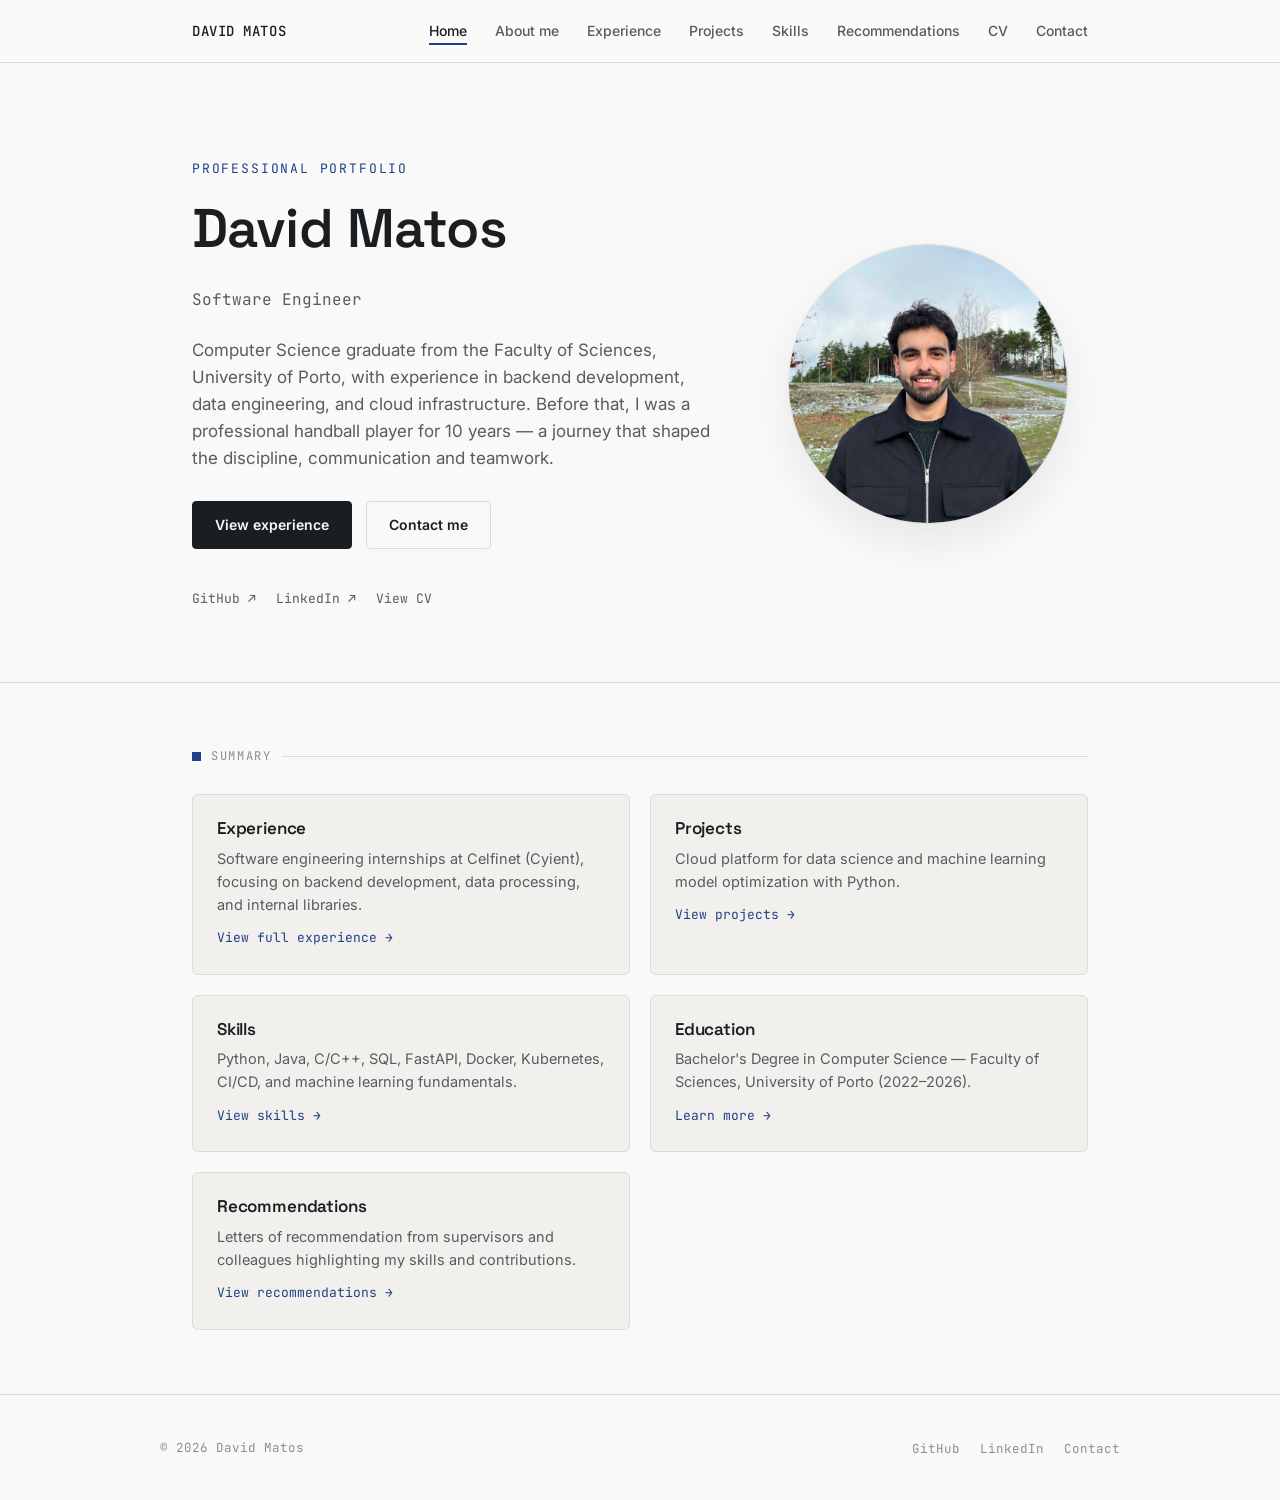
==== index.html @ 3a5c104b "recommendations update" ====
<!DOCTYPE html>
<html lang="en">
<head>
  <meta charset="UTF-8">
  <meta name="viewport" content="width=device-width, initial-scale=1.0">
  <title>David's Portfolio</title>
  <meta name="description" content="Professional portfolio of David Matos, Software Engineer.">
  <link rel="preconnect" href="https://fonts.googleapis.com">
  <link rel="preconnect" href="https://fonts.gstatic.com" crossorigin>
  <link href="https://fonts.googleapis.com/css2?family=Space+Grotesk:wght@500;600;700&family=Inter:wght@400;500;600&family=JetBrains+Mono:wght@400;500&display=swap" rel="stylesheet">
  <link rel="stylesheet" href="style.css">
</head>
<body>
  <header class="site-header">
    <nav class="nav">
      <a href="index.html" class="nav-brand">DAVID MATOS</a>
      <button class="nav-toggle" aria-label="Open menu" aria-expanded="false">
        <span></span><span></span><span></span>
      </button>
      <ul class="nav-links">
      <li><a href="index.html" class="active">Home</a></li>
      <li><a href="sobre.html">About me</a></li>
      <li><a href="experiencia.html">Experience</a></li>
      <li><a href="projetos.html">Projects</a></li>
      <li><a href="competencias.html">Skills</a></li>
      <li><a href="recommendations.html" >Recommendations</a></li>
      <li><a href="cv.html">CV</a></li>
      <li><a href="contacto.html">Contact</a></li>
      </ul>
    </nav>
  </header>

  <section class="hero">
    <div class="container hero-grid">
      <div class="hero-content">
        <p class="hero-eyebrow">Professional portfolio</p>
        <h1>David Matos</h1>
        <p class="hero-role">Software Engineer</p>
        <p class="hero-lede">Computer Science graduate from the Faculty of Sciences, University of Porto, with experience in backend development, data engineering, and cloud infrastructure. Before that, I was a professional handball player for 10 years — a journey that shaped the discipline, communication and teamwork.</p>
        <div class="hero-actions">
          <a href="experiencia.html" class="btn btn-primary">View experience</a>
          <a href="contacto.html" class="btn btn-secondary">Contact me</a>
        </div>
        <div class="hero-links">
          <!-- TODO: add the actual links -->
          <a href="https://github.com/davidmatos17" aria-disabled="true">GitHub ↗</a>
          <a href="https://www.linkedin.com/in/david-matos-8145b0259/" aria-disabled="true">LinkedIn ↗</a>
          <a href="cv.html">View CV</a>
        </div>
      </div>

      <div class="hero-photo">
        <img src="images/David.jpeg" alt="David Matos — Software Engineer">
      </div>
    </div>
  </section>

  <section class="section">
    <div class="container">
      <div class="marker"><span>Summary</span></div>
      <div class="summary-grid">
        <div class="summary-card">
          <h3>Experience</h3>
          <p>Software engineering internships at Celfinet (Cyient), focusing on backend development, data processing, and internal libraries.</p>
          <a class="card-link" href="experiencia.html">View full experience →</a>
        </div>
        <div class="summary-card">
          <h3>Projects</h3>
          <p>Cloud platform for data science and machine learning model optimization with Python.</p>
          <a class="card-link" href="projetos.html">View projects →</a>
        </div>
        <div class="summary-card">
          <h3>Skills</h3>
          <p>Python, Java, C/C++, SQL, FastAPI, Docker, Kubernetes, CI/CD, and machine learning fundamentals.</p>
          <a class="card-link" href="competencias.html">View skills →</a>
        </div>
        <div class="summary-card">
          <h3>Education</h3>
          <p>Bachelor's Degree in Computer Science — Faculty of Sciences, University of Porto (2022–2026).</p>
          <a class="card-link" href="sobre.html">Learn more →</a>
        </div>
        <div class="summary-card">
          <h3>Recommendations</h3>
          <p>Letters of recommendation from supervisors and colleagues highlighting my skills and contributions.</p>
          <a class="card-link" href="recommendations.html">View recommendations →</a>
        </div>
      </div>
    </div>
  </section>

  <footer class="site-footer">
    <div class="footer-inner">
      <p>&copy; 2026 David Matos</p>
      <ul class="footer-links">
        <!-- TODO: replace the href="#" values with the actual links when provided -->
        <li><a href="https://github.com/davidmatos17" aria-disabled="true">GitHub</a></li>
        <li><a href="https://www.linkedin.com/in/david-matos-8145b0259/" aria-disabled="true">LinkedIn</a></li>
        <li><a href="contacto.html">Contact</a></li>
      </ul>
    </div>
  </footer>
  <script src="script.js"></script>
</body>
</html>
---- style.css ----
/* ============================================================
   David Matos — Portfolio
   Design tokens
   ============================================================ */
:root {
  --bg: #faf9f9;
  --bg-alt: #F1F0EC;
  --ink: #1B1E20;
  --ink-soft: #565C61;
  --ink-faint: #8A8F93;
  --line: #DDDBD5;
  --accent: #1F4287;
  --accent-ink: #17335E;
  --accent-soft: #E7ECF4;

  --font-display: 'Space Grotesk', sans-serif;
  --font-body: 'Inter', sans-serif;
  --font-mono: 'JetBrains Mono', monospace;

  --maxw: 960px;
  --pad: 32px;
}
.hero-grid {
  display: grid;
  grid-template-columns: minmax(0, 1.2fr) 320px;
  gap: 52px;
  align-items: center;
}

.hero-content {
  min-width: 0;
}

.hero-photo {
  display: flex;
  justify-content: center;
  align-items: center;
}

.hero-photo img {
  width: min(100%, 280px);
  height: 280px;
  object-fit: cover;
  border-radius: 50%;
  display: block;
  border: 1px solid var(--line);
  box-shadow: 0 18px 40px rgba(27, 30, 32, 0.08);
}

@media (max-width: 768px) {
  .hero-grid {
    grid-template-columns: 1fr;
    gap: 40px;
  }

  .hero-photo {
    order: 0;
  }

  .hero-photo img {
    width: min(100%, 220px);
    height: 220px;
  }
}

* { box-sizing: border-box; }

html {
  scroll-behavior: smooth;
}

@media (prefers-reduced-motion: reduce) {
  html { scroll-behavior: auto; }
  * { animation-duration: 0.01ms !important; transition-duration: 0.01ms !important; }
}

body {
  margin: 0;
  background: var(--bg);
  color: var(--ink);
  font-family: var(--font-body);
  font-size: 16px;
  line-height: 1.6;
  -webkit-font-smoothing: antialiased;
}

img { max-width: 100%; display: block; }

a {
  color: var(--accent);
  text-decoration: none;
}
a:hover { text-decoration: underline; }

:focus-visible {
  outline: 2px solid var(--accent);
  outline-offset: 3px;
}

h1, h2, h3, h4 {
  font-family: var(--font-display);
  font-weight: 600;
  line-height: 1.15;
  margin: 0 0 0.5em 0;
  letter-spacing: -0.01em;
}

p { margin: 0 0 1em 0; color: var(--ink-soft); }

.container {
  max-width: var(--maxw);
  margin: 0 auto;
  padding: 0 var(--pad);
}

/* ---------- Signature motif: the marker ----------
   A small filled square + hairline rule precedes every
   section heading, echoing a scoreboard / match-marker —
   a quiet nod to a decade on the court, used consistently
   and nowhere else. */
.marker {
  display: flex;
  align-items: center;
  gap: 10px;
  margin-bottom: 28px;
}
.marker::before {
  content: '';
  width: 9px;
  height: 9px;
  background: var(--accent);
  flex-shrink: 0;
}
.marker span {
  font-family: var(--font-mono);
  font-size: 12px;
  letter-spacing: 0.14em;
  text-transform: uppercase;
  color: var(--ink-faint);
}
.marker::after {
  content: '';
  flex: 1;
  height: 1px;
  background: var(--line);
}

/* ---------- Header / nav ---------- */
.site-header {
  position: sticky;
  top: 0;
  z-index: 50;
  background: rgba(250, 250, 249, 0.92);
  backdrop-filter: blur(6px);
  border-bottom: 1px solid var(--line);
}
.nav {
  max-width: var(--maxw);
  margin: 0 auto;
  padding: 18px var(--pad);
  display: flex;
  align-items: center;
  justify-content: space-between;
}
.nav-brand {
  font-family: var(--font-mono);
  font-size: 14px;
  letter-spacing: 0.04em;
  color: var(--ink);
  font-weight: 500;
}
.nav-brand:hover { text-decoration: none; color: var(--accent); }

.nav-links {
  display: flex;
  gap: 28px;
  list-style: none;
  margin: 0;
  padding: 0;
}
.nav-links a {
  color: var(--ink-soft);
  font-size: 14px;
  font-weight: 500;
  padding: 4px 0;
  border-bottom: 2px solid transparent;
}
.nav-links a:hover { color: var(--ink); text-decoration: none; }
.nav-links a.active {
  color: var(--ink);
  border-bottom-color: var(--accent);
}

.nav-toggle {
  display: none;
  background: none;
  border: 1px solid var(--line);
  border-radius: 4px;
  padding: 8px 10px;
  cursor: pointer;
}
.nav-toggle span {
  display: block;
  width: 18px;
  height: 2px;
  background: var(--ink);
  margin: 4px 0;
}

@media (max-width: 720px) {
  .nav-toggle { display: block; }
  .nav-links {
    position: absolute;
    top: 100%;
    left: 0;
    right: 0;
    flex-direction: column;
    background: var(--bg);
    border-bottom: 1px solid var(--line);
    padding: 8px var(--pad) 20px;
    gap: 4px;
    display: none;
  }
  .nav-links.open { display: flex; }
  .nav-links a { display: block; padding: 10px 0; border-bottom: 1px solid var(--line); }
  .nav-links a.active { border-bottom: 1px solid var(--line); }
}

/* ---------- Hero (Home) ---------- */
.hero {
  padding: 96px 0 72px;
  border-bottom: 1px solid var(--line);
}
.hero-eyebrow {
  font-family: var(--font-mono);
  font-size: 13px;
  letter-spacing: 0.14em;
  text-transform: uppercase;
  color: var(--accent);
  margin-bottom: 18px;
}
.hero h1 {
  font-size: clamp(2.2rem, 5vw, 3.4rem);
  max-width: 14ch;
}
.hero-role {
  font-family: var(--font-mono);
  font-size: 16px;
  color: var(--ink-soft);
  margin-bottom: 24px;
}
.hero-lede {
  max-width: 56ch;
  font-size: 17px;
}
.hero-actions {
  display: flex;
  gap: 14px;
  flex-wrap: wrap;
  margin-top: 28px;
}

.btn {
  display: inline-block;
  font-family: var(--font-body);
  font-weight: 600;
  font-size: 14px;
  padding: 12px 22px;
  border-radius: 4px;
  border: 1px solid var(--ink);
  cursor: pointer;
}
.btn:hover { text-decoration: none; }
.btn-primary {
  background: var(--ink);
  color: var(--bg);
}
.btn-primary:hover { background: var(--accent-ink); border-color: var(--accent-ink); }
.btn-secondary {
  background: transparent;
  color: var(--ink);
  border-color: var(--line);
}
.btn-secondary:hover { border-color: var(--ink); }

.hero-links {
  display: flex;
  gap: 20px;
  margin-top: 40px;
  font-family: var(--font-mono);
  font-size: 13px;
}
.hero-links a { color: var(--ink-soft); }
.hero-links a:hover { color: var(--accent); }

/* ---------- Sections ---------- */
.section {
  padding: 64px 0;
  border-bottom: 1px solid var(--line);
}
.section:last-of-type { border-bottom: none; }
.section-lead {
  max-width: 62ch;
  font-size: 17px;
  margin-bottom: 8px;
}

/* Home page: summary blocks */
.summary-grid {
  display: grid;
  grid-template-columns: repeat(2, 1fr);
  gap: 20px;
}
@media (max-width: 640px) {
  .summary-grid { grid-template-columns: 1fr; }
}
.summary-card {
  border: 1px solid var(--line);
  padding: 24px;
  border-radius: 6px;
  background: var(--bg-alt);
}
.summary-card h3 {
  font-size: 17px;
  margin-bottom: 8px;
}
.summary-card p { margin: 0; font-size: 14.5px; }
.summary-card a.card-link {
  display: inline-block;
  margin-top: 12px;
  font-size: 13px;
  font-family: var(--font-mono);
}

/* ---------- Timeline (Experience) ---------- */
.timeline {
  list-style: none;
  margin: 0;
  padding: 0;
  border-left: 2px solid var(--line);
}
.timeline-item {
  position: relative;
  padding: 0 0 44px 32px;
}
.timeline-item:last-child { padding-bottom: 0; }
.timeline-item::before {
  content: '';
  position: absolute;
  left: -6.5px;
  top: 4px;
  width: 11px;
  height: 11px;
  background: var(--bg);
  border: 2px solid var(--accent);
  border-radius: 1px;
}
.timeline-date {
  font-family: var(--font-mono);
  font-size: 12.5px;
  letter-spacing: 0.05em;
  color: var(--accent);
  text-transform: uppercase;
  margin-bottom: 6px;
}
.timeline-item h3 {
  font-size: 19px;
  margin-bottom: 2px;
}
.timeline-org {
  font-size: 14.5px;
  color: var(--ink-soft);
  margin-bottom: 4px;
}
.timeline-loc {
  font-family: var(--font-mono);
  font-size: 12px;
  color: var(--ink-faint);
  margin-bottom: 14px;
}
.timeline-item ul {
  margin: 0;
  padding-left: 18px;
  color: var(--ink-soft);
  font-size: 15px;
}
.timeline-item li { margin-bottom: 8px; }
.timeline-item li:last-child { margin-bottom: 0; }

/* ---------- Projects ---------- */
.project-list {
  display: flex;
  flex-direction: column;
  gap: 28px;
}
.project-card {
  border: 1px solid var(--line);
  border-radius: 6px;
  padding: 28px;
  background: var(--bg-alt);
}
.project-card h3 {
  font-size: 20px;
  margin-bottom: 4px;
}
.project-year {
  font-family: var(--font-mono);
  font-size: 12px;
  color: var(--ink-faint);
  margin-bottom: 14px;
}
.project-card p { font-size: 15px; margin-bottom: 14px; }
.project-card ul {
  margin: 0 0 16px 0;
  padding-left: 18px;
  font-size: 14.5px;
  color: var(--ink-soft);
}
.project-card li { margin-bottom: 6px; }
.tag-row {
  display: flex;
  flex-wrap: wrap;
  gap: 8px;
  margin-top: 14px;
}
.tag {
  font-family: var(--font-mono);
  font-size: 12px;
  padding: 4px 10px;
  border-radius: 3px;
  background: var(--accent-soft);
  color: var(--accent-ink);
}
.project-link {
  display: inline-block;
  margin-top: 14px;
  font-family: var(--font-mono);
  font-size: 13px;
}

/* ---------- Skills ---------- */
.skills-grid {
  display: grid;
  grid-template-columns: repeat(2, 1fr);
  gap: 32px 48px;
}
@media (max-width: 640px) {
  .skills-grid { grid-template-columns: 1fr; }
}
.skill-group h3 {
  font-family: var(--font-mono);
  font-size: 13px;
  letter-spacing: 0.08em;
  text-transform: uppercase;
  color: var(--ink-faint);
  font-weight: 500;
  margin-bottom: 14px;
}
.skill-tags {
  display: flex;
  flex-wrap: wrap;
  gap: 8px;
}
.skill-tags .tag {
  background: var(--bg-alt);
  border: 1px solid var(--line);
  color: var(--ink);
}

/* ---------- CV / Contact ---------- */
.cv-box, .contact-box {
  border: 1px solid var(--line);
  border-radius: 6px;
  padding: 36px;
  background: var(--bg-alt);
  max-width: 560px;
}
.cv-box h3, .contact-box h3 { font-size: 18px; }
.placeholder-note {
  font-family: var(--font-mono);
  font-size: 13px;
  color: var(--ink-faint);
  border: 1px dashed var(--line);
  padding: 14px 16px;
  border-radius: 4px;
  margin-top: 10px;
}

.contact-list {
  list-style: none;
  margin: 0;
  padding: 0;
}
.contact-list li {
  display: flex;
  justify-content: space-between;
  align-items: baseline;
  padding: 14px 0;
  border-bottom: 1px solid var(--line);
}
.contact-list li:last-child { border-bottom: none; }
.contact-label {
  font-family: var(--font-mono);
  font-size: 12px;
  letter-spacing: 0.06em;
  text-transform: uppercase;
  color: var(--ink-faint);
}
.contact-value { font-size: 15px; }

/* ---------- Footer ---------- */
.site-footer {
  padding: 40px var(--pad);
  border-top: 1px solid var(--line);
}
.footer-inner {
  max-width: var(--maxw);
  margin: 0 auto;
  display: flex;
  justify-content: space-between;
  align-items: center;
  flex-wrap: wrap;
  gap: 12px;
}
.footer-inner p {
  margin: 0;
  font-family: var(--font-mono);
  font-size: 12.5px;
  color: var(--ink-faint);
}
.footer-links {
  display: flex;
  gap: 20px;
  list-style: none;
  margin: 0;
  padding: 0;
}
.footer-links a {
  font-family: var(--font-mono);
  font-size: 12.5px;
  color: var(--ink-faint);
}
.footer-links a:hover { color: var(--accent); }

/* ---------- Page header (non-home pages) ---------- */
.page-hero {
  padding: 64px 0 40px;
  border-bottom: 1px solid var(--line);
}
.page-hero h1 {
  font-size: clamp(1.8rem, 4vw, 2.6rem);
}
.page-hero p {
  max-width: 56ch;
  font-size: 16px;
}
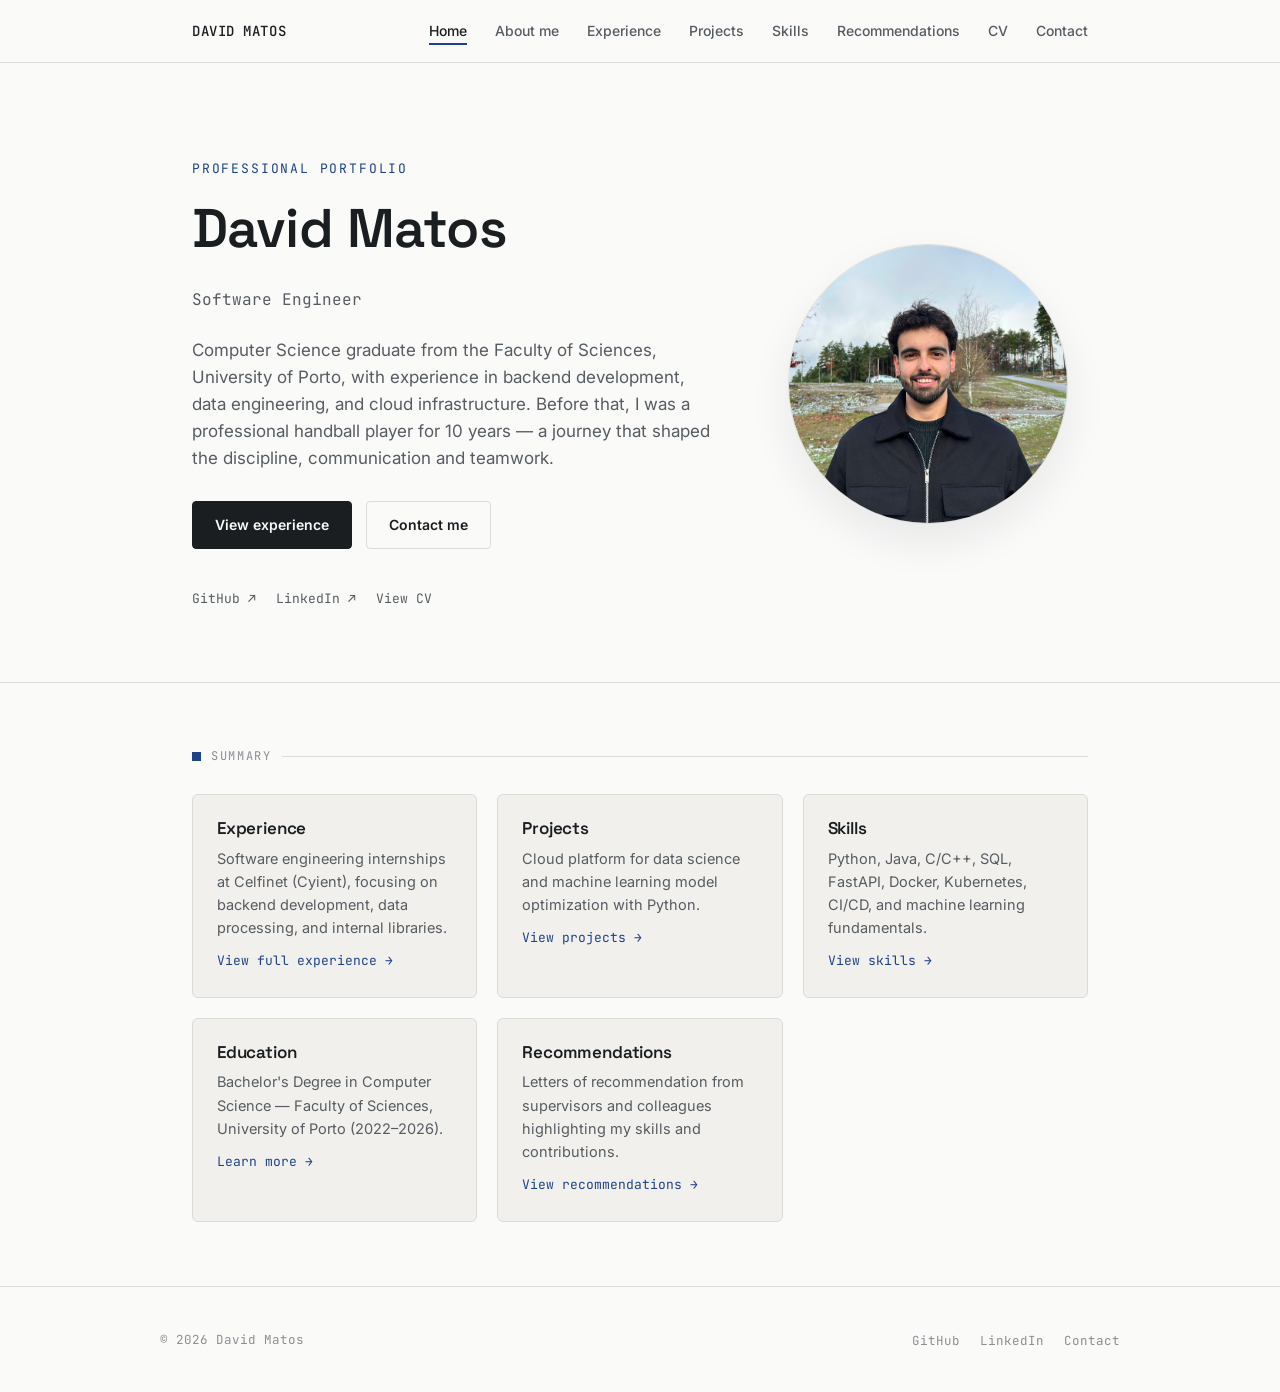
==== commit 1432e8fe: "Organize repo: assets/files folders, fix favicons and a11y - Move style.css/script.js to assets/ and" ====
--- a/index.html
+++ b/index.html
@@ -1,15 +1,19 @@
 <!DOCTYPE html>
 <html lang="en">
+  
 <head>
   <meta charset="UTF-8">
   <meta name="viewport" content="width=device-width, initial-scale=1.0">
   <title>David's Portfolio</title>
-  <meta name="description" content="Professional portfolio of David Matos, Software Engineer.">
+  <meta name="description" content="David Matos is a Software Engineer from Portugal, specializing in backend development and data engineering.">
   <link rel="preconnect" href="https://fonts.googleapis.com">
   <link rel="preconnect" href="https://fonts.gstatic.com" crossorigin>
   <link href="https://fonts.googleapis.com/css2?family=Space+Grotesk:wght@500;600;700&family=Inter:wght@400;500;600&family=JetBrains+Mono:wght@400;500&display=swap" rel="stylesheet">
-  <link rel="stylesheet" href="style.css">
-</head>
+  <link rel="stylesheet" href="assets/style.css">
+  <link rel="apple-touch-icon" sizes="180x180" href="images/apple-touch-icon.png">
+  <link rel="icon" type="image/png" sizes="32x32" href="images/favicon-32x32.png">
+  <link rel="icon" type="image/png" sizes="16x16" href="images/favicon-16x16.png">
+  </head>
 <body>
   <header class="site-header">
     <nav class="nav">
@@ -42,9 +46,8 @@
           <a href="contacto.html" class="btn btn-secondary">Contact me</a>
         </div>
         <div class="hero-links">
-          <!-- TODO: add the actual links -->
-          <a href="https://github.com/davidmatos17" aria-disabled="true">GitHub ↗</a>
-          <a href="https://www.linkedin.com/in/david-matos-8145b0259/" aria-disabled="true">LinkedIn ↗</a>
+          <a href="https://github.com/davidmatos17">GitHub ↗</a>
+          <a href="https://www.linkedin.com/in/david-matos-8145b0259/">LinkedIn ↗</a>
           <a href="cv.html">View CV</a>
         </div>
       </div>
@@ -92,13 +95,12 @@
     <div class="footer-inner">
       <p>&copy; 2026 David Matos</p>
       <ul class="footer-links">
-        <!-- TODO: replace the href="#" values with the actual links when provided -->
-        <li><a href="https://github.com/davidmatos17" aria-disabled="true">GitHub</a></li>
-        <li><a href="https://www.linkedin.com/in/david-matos-8145b0259/" aria-disabled="true">LinkedIn</a></li>
+        <li><a href="https://github.com/davidmatos17">GitHub</a></li>
+        <li><a href="https://www.linkedin.com/in/david-matos-8145b0259/">LinkedIn</a></li>
         <li><a href="contacto.html">Contact</a></li>
       </ul>
     </div>
   </footer>
-  <script src="script.js"></script>
+  <script src="assets/script.js"></script>
 </body>
 </html>
--- a/assets/style.css
+++ b/assets/style.css
@@ -0,0 +1,600 @@
+/* ============================================================
+   David Matos — Portfolio
+   Design tokens
+   ============================================================ */
+:root {
+  --bg: #FAFAF9;
+  --bg-alt: #F1F0EC;
+  --ink: #1B1E20;
+  --ink-soft: #565C61;
+  --ink-faint: #8A8F93;
+  --line: #DDDBD5;
+  --accent: #1F4287;
+  --accent-ink: #17335E;
+  --accent-soft: #E7ECF4;
+
+  --font-display: 'Space Grotesk', sans-serif;
+  --font-body: 'Inter', sans-serif;
+  --font-mono: 'JetBrains Mono', monospace;
+
+  --maxw: 960px;
+  --pad: 32px;
+}
+
+
+.hero-grid {
+  display: grid;
+  grid-template-columns: minmax(0, 1.2fr) 320px;
+  gap: 52px;
+  align-items: center;
+}
+
+.hero-content {
+  min-width: 0;
+}
+
+.hero-photo {
+  display: flex;
+  justify-content: center;
+  align-items: center;
+}
+
+.hero-photo img {
+  width: min(100%, 280px);
+  height: 280px;
+  object-fit: cover;
+  border-radius: 50%;
+  display: block;
+  border: 1px solid var(--line);
+  box-shadow: 0 18px 40px rgba(27, 30, 32, 0.08);
+}
+
+@media (max-width: 768px) {
+  .hero-grid {
+    grid-template-columns: 1fr;
+    gap: 40px;
+  }
+
+  .hero-photo {
+    order: 0;
+  }
+
+  .hero-photo img {
+    width: min(100%, 220px);
+    height: 220px;
+  }
+}
+
+* { box-sizing: border-box; }
+
+html {
+  scroll-behavior: smooth;
+}
+
+@media (prefers-reduced-motion: reduce) {
+  html { scroll-behavior: auto; }
+  * { animation-duration: 0.01ms !important; transition-duration: 0.01ms !important; }
+}
+
+body {
+  margin: 0;
+  background: var(--bg);
+  color: var(--ink);
+  font-family: var(--font-body);
+  font-size: 16px;
+  line-height: 1.6;
+  -webkit-font-smoothing: antialiased;
+}
+
+img { max-width: 100%; display: block; }
+
+a {
+  color: var(--accent);
+  text-decoration: none;
+}
+a:hover { text-decoration: underline; }
+
+:focus-visible {
+  outline: 2px solid var(--accent);
+  outline-offset: 3px;
+}
+
+h1, h2, h3, h4 {
+  font-family: var(--font-display);
+  font-weight: 600;
+  line-height: 1.15;
+  margin: 0 0 0.5em 0;
+  letter-spacing: -0.01em;
+}
+
+p { margin: 0 0 1em 0; color: var(--ink-soft); }
+
+.container {
+  max-width: var(--maxw);
+  margin: 0 auto;
+  padding: 0 var(--pad);
+}
+
+/* ---------- Signature motif: the marker ----------
+   A small filled square + hairline rule precedes every
+   section heading, echoing a scoreboard / match-marker —
+   a quiet nod to a decade on the court, used consistently
+   and nowhere else. */
+.marker {
+  display: flex;
+  align-items: center;
+  gap: 10px;
+  margin-bottom: 28px;
+}
+.marker::before {
+  content: '';
+  width: 9px;
+  height: 9px;
+  background: var(--accent);
+  flex-shrink: 0;
+}
+.marker span {
+  font-family: var(--font-mono);
+  font-size: 12px;
+  letter-spacing: 0.14em;
+  text-transform: uppercase;
+  color: var(--ink-faint);
+}
+.marker::after {
+  content: '';
+  flex: 1;
+  height: 1px;
+  background: var(--line);
+}
+
+/* ---------- Header / nav ---------- */
+.site-header {
+  position: sticky;
+  top: 0;
+  z-index: 50;
+  background: rgba(250, 250, 249, 0.92);
+  backdrop-filter: blur(6px);
+  border-bottom: 1px solid var(--line);
+}
+.nav {
+  max-width: var(--maxw);
+  margin: 0 auto;
+  padding: 18px var(--pad);
+  display: flex;
+  align-items: center;
+  justify-content: space-between;
+}
+.nav-brand {
+  font-family: var(--font-mono);
+  font-size: 14px;
+  letter-spacing: 0.04em;
+  color: var(--ink);
+  font-weight: 500;
+}
+.nav-brand:hover { text-decoration: none; color: var(--accent); }
+
+.nav-links {
+  display: flex;
+  gap: 28px;
+  list-style: none;
+  margin: 0;
+  padding: 0;
+}
+.nav-links a {
+  color: var(--ink-soft);
+  font-size: 14px;
+  font-weight: 500;
+  padding: 4px 0;
+  border-bottom: 2px solid transparent;
+}
+.nav-links a:hover { color: var(--ink); text-decoration: none; }
+.nav-links a.active {
+  color: var(--ink);
+  border-bottom-color: var(--accent);
+}
+
+.nav-toggle {
+  display: none;
+  background: none;
+  border: 1px solid var(--line);
+  border-radius: 4px;
+  padding: 8px 10px;
+  cursor: pointer;
+}
+.nav-toggle span {
+  display: block;
+  width: 18px;
+  height: 2px;
+  background: var(--ink);
+  margin: 4px 0;
+}
+
+@media (max-width: 720px) {
+  .nav-toggle { display: block; }
+  .nav-links {
+    position: absolute;
+    top: 100%;
+    left: 0;
+    right: 0;
+    flex-direction: column;
+    background: var(--bg);
+    border-bottom: 1px solid var(--line);
+    padding: 8px var(--pad) 20px;
+    gap: 4px;
+    display: none;
+  }
+  .nav-links.open { display: flex; }
+  .nav-links a { display: block; padding: 10px 0; border-bottom: 1px solid var(--line); }
+  .nav-links a.active { border-bottom: 1px solid var(--line); }
+}
+
+/* ---------- Hero (Home) ---------- */
+.hero {
+  padding: 96px 0 72px;
+  border-bottom: 1px solid var(--line);
+}
+.hero-eyebrow {
+  font-family: var(--font-mono);
+  font-size: 13px;
+  letter-spacing: 0.14em;
+  text-transform: uppercase;
+  color: var(--accent);
+  margin-bottom: 18px;
+}
+.hero h1 {
+  font-size: clamp(2.2rem, 5vw, 3.4rem);
+  max-width: 14ch;
+}
+.hero-role {
+  font-family: var(--font-mono);
+  font-size: 16px;
+  color: var(--ink-soft);
+  margin-bottom: 24px;
+}
+.hero-lede {
+  max-width: 56ch;
+  font-size: 17px;
+}
+.hero-actions {
+  display: flex;
+  gap: 14px;
+  flex-wrap: wrap;
+  margin-top: 28px;
+}
+
+.btn {
+  display: inline-block;
+  font-family: var(--font-body);
+  font-weight: 600;
+  font-size: 14px;
+  padding: 12px 22px;
+  border-radius: 4px;
+  border: 1px solid var(--ink);
+  cursor: pointer;
+}
+.btn:hover { text-decoration: none; }
+.btn-primary {
+  background: var(--ink);
+  color: var(--bg);
+}
+.btn-primary:hover { background: var(--accent-ink); border-color: var(--accent-ink); }
+.btn-secondary {
+  background: transparent;
+  color: var(--ink);
+  border-color: var(--line);
+}
+.btn-secondary:hover { border-color: var(--ink); }
+
+.hero-links {
+  display: flex;
+  gap: 20px;
+  margin-top: 40px;
+  font-family: var(--font-mono);
+  font-size: 13px;
+}
+.hero-links a { color: var(--ink-soft); }
+.hero-links a:hover { color: var(--accent); }
+
+/* ---------- Sections ---------- */
+.section {
+  padding: 64px 0;
+  border-bottom: 1px solid var(--line);
+}
+.section:last-of-type { border-bottom: none; }
+.section-lead {
+  max-width: 62ch;
+  font-size: 17px;
+  margin-bottom: 8px;
+}
+
+/* Home page: summary blocks */
+.summary-grid {
+  display: grid;
+  grid-template-columns: repeat(3, 1fr);
+  gap: 20px;
+}
+@media (max-width: 860px) {
+  .summary-grid { grid-template-columns: repeat(2, 1fr); }
+}
+@media (max-width: 640px) {
+  .summary-grid { grid-template-columns: 1fr; }
+}
+.summary-card {
+  border: 1px solid var(--line);
+  padding: 24px;
+  border-radius: 6px;
+  background: var(--bg-alt);
+}
+.summary-card h3 {
+  font-size: 17px;
+  margin-bottom: 8px;
+}
+.summary-card p { margin: 0; font-size: 14.5px; }
+.summary-card a.card-link {
+  display: inline-block;
+  margin-top: 12px;
+  font-size: 13px;
+  font-family: var(--font-mono);
+}
+
+/* ---------- Timeline (Experience) ---------- */
+.timeline {
+  list-style: none;
+  margin: 0;
+  padding: 0;
+  border-left: 2px solid var(--line);
+}
+.timeline-item {
+  position: relative;
+  padding: 0 0 44px 32px;
+}
+.timeline-item:last-child { padding-bottom: 0; }
+.timeline-item::before {
+  content: '';
+  position: absolute;
+  left: -6.5px;
+  top: 4px;
+  width: 11px;
+  height: 11px;
+  background: var(--bg);
+  border: 2px solid var(--accent);
+  border-radius: 1px;
+}
+.timeline-date {
+  font-family: var(--font-mono);
+  font-size: 12.5px;
+  letter-spacing: 0.05em;
+  color: var(--accent);
+  text-transform: uppercase;
+  margin-bottom: 6px;
+}
+.timeline-item h3 {
+  font-size: 19px;
+  margin-bottom: 2px;
+}
+.timeline-org {
+  font-size: 14.5px;
+  color: var(--ink-soft);
+  margin-bottom: 4px;
+}
+.timeline-loc {
+  font-family: var(--font-mono);
+  font-size: 12px;
+  color: var(--ink-faint);
+  margin-bottom: 14px;
+}
+.timeline-item ul {
+  margin: 0;
+  padding-left: 18px;
+  color: var(--ink-soft);
+  font-size: 15px;
+}
+.timeline-item li { margin-bottom: 8px; }
+.timeline-item li:last-child { margin-bottom: 0; }
+
+/* ---------- Projects ---------- */
+.project-list {
+  display: flex;
+  flex-direction: column;
+  gap: 28px;
+}
+.project-card {
+  border: 1px solid var(--line);
+  border-radius: 6px;
+  padding: 28px;
+  background: var(--bg-alt);
+}
+.project-card h3 {
+  font-size: 20px;
+  margin-bottom: 4px;
+}
+.project-year {
+  font-family: var(--font-mono);
+  font-size: 12px;
+  color: var(--ink-faint);
+  margin-bottom: 14px;
+}
+.project-card p { font-size: 15px; margin-bottom: 14px; }
+.project-card ul {
+  margin: 0 0 16px 0;
+  padding-left: 18px;
+  font-size: 14.5px;
+  color: var(--ink-soft);
+}
+.project-card li { margin-bottom: 6px; }
+.tag-row {
+  display: flex;
+  flex-wrap: wrap;
+  gap: 8px;
+  margin-top: 14px;
+}
+.tag {
+  font-family: var(--font-mono);
+  font-size: 12px;
+  padding: 4px 10px;
+  border-radius: 3px;
+  background: var(--accent-soft);
+  color: var(--accent-ink);
+}
+.project-link {
+  display: inline-block;
+  margin-top: 14px;
+  font-family: var(--font-mono);
+  font-size: 13px;
+}
+
+/* ---------- Skills ---------- */
+.skills-grid {
+  display: grid;
+  grid-template-columns: repeat(2, 1fr);
+  gap: 32px 48px;
+}
+@media (max-width: 640px) {
+  .skills-grid { grid-template-columns: 1fr; }
+}
+.skill-group h3 {
+  font-family: var(--font-mono);
+  font-size: 13px;
+  letter-spacing: 0.08em;
+  text-transform: uppercase;
+  color: var(--ink-faint);
+  font-weight: 500;
+  margin-bottom: 14px;
+}
+.skill-tags {
+  display: flex;
+  flex-wrap: wrap;
+  gap: 8px;
+}
+.skill-tags .tag {
+  background: var(--bg-alt);
+  border: 1px solid var(--line);
+  color: var(--ink);
+}
+
+/* ---------- CV / Contact ---------- */
+.cv-box, .contact-box {
+  border: 1px solid var(--line);
+  border-radius: 6px;
+  padding: 36px;
+  background: var(--bg-alt);
+  max-width: 560px;
+}
+.cv-box h3, .contact-box h3 { font-size: 18px; }
+.placeholder-note {
+  font-family: var(--font-mono);
+  font-size: 13px;
+  color: var(--ink-faint);
+  border: 1px dashed var(--line);
+  padding: 14px 16px;
+  border-radius: 4px;
+  margin-top: 10px;
+}
+
+.contact-list {
+  list-style: none;
+  margin: 0;
+  padding: 0;
+}
+.contact-list li {
+  display: flex;
+  justify-content: space-between;
+  align-items: baseline;
+  padding: 14px 0;
+  border-bottom: 1px solid var(--line);
+}
+.contact-list li:last-child { border-bottom: none; }
+.contact-label {
+  font-family: var(--font-mono);
+  font-size: 12px;
+  letter-spacing: 0.06em;
+  text-transform: uppercase;
+  color: var(--ink-faint);
+}
+.contact-value { font-size: 15px; }
+
+/* ---------- Recommendations / PDF preview ---------- */
+.pdf-preview-box {
+  border: 1px solid var(--line);
+  border-radius: 6px;
+  overflow: hidden;
+  background: var(--bg-alt);
+}
+.pdf-preview {
+  display: block;
+  width: 100%;
+  height: 780px;
+  border: none;
+}
+.pdf-preview-fallback {
+  padding: 48px 32px;
+  text-align: center;
+}
+.pdf-preview-fallback p {
+  font-family: var(--font-mono);
+  font-size: 13px;
+  color: var(--ink-faint);
+  margin: 0;
+}
+.pdf-preview-fallback code {
+  background: var(--accent-soft);
+  color: var(--accent-ink);
+  padding: 2px 6px;
+  border-radius: 3px;
+  font-size: 12.5px;
+}
+.pdf-preview-caption {
+  margin-top: 14px;
+  font-size: 13px;
+}
+
+@media (max-width: 640px) {
+  .pdf-preview { height: 560px; }
+}
+
+/* ---------- Footer ---------- */
+.site-footer {
+  padding: 40px var(--pad);
+  border-top: 1px solid var(--line);
+}
+.footer-inner {
+  max-width: var(--maxw);
+  margin: 0 auto;
+  display: flex;
+  justify-content: space-between;
+  align-items: center;
+  flex-wrap: wrap;
+  gap: 12px;
+}
+.footer-inner p {
+  margin: 0;
+  font-family: var(--font-mono);
+  font-size: 12.5px;
+  color: var(--ink-faint);
+}
+.footer-links {
+  display: flex;
+  gap: 20px;
+  list-style: none;
+  margin: 0;
+  padding: 0;
+}
+.footer-links a {
+  font-family: var(--font-mono);
+  font-size: 12.5px;
+  color: var(--ink-faint);
+}
+.footer-links a:hover { color: var(--accent); }
+
+/* ---------- Page header (non-home pages) ---------- */
+.page-hero {
+  padding: 64px 0 40px;
+  border-bottom: 1px solid var(--line);
+}
+.page-hero h1 {
+  font-size: clamp(1.8rem, 4vw, 2.6rem);
+}
+.page-hero p {
+  max-width: 56ch;
+  font-size: 16px;
+}
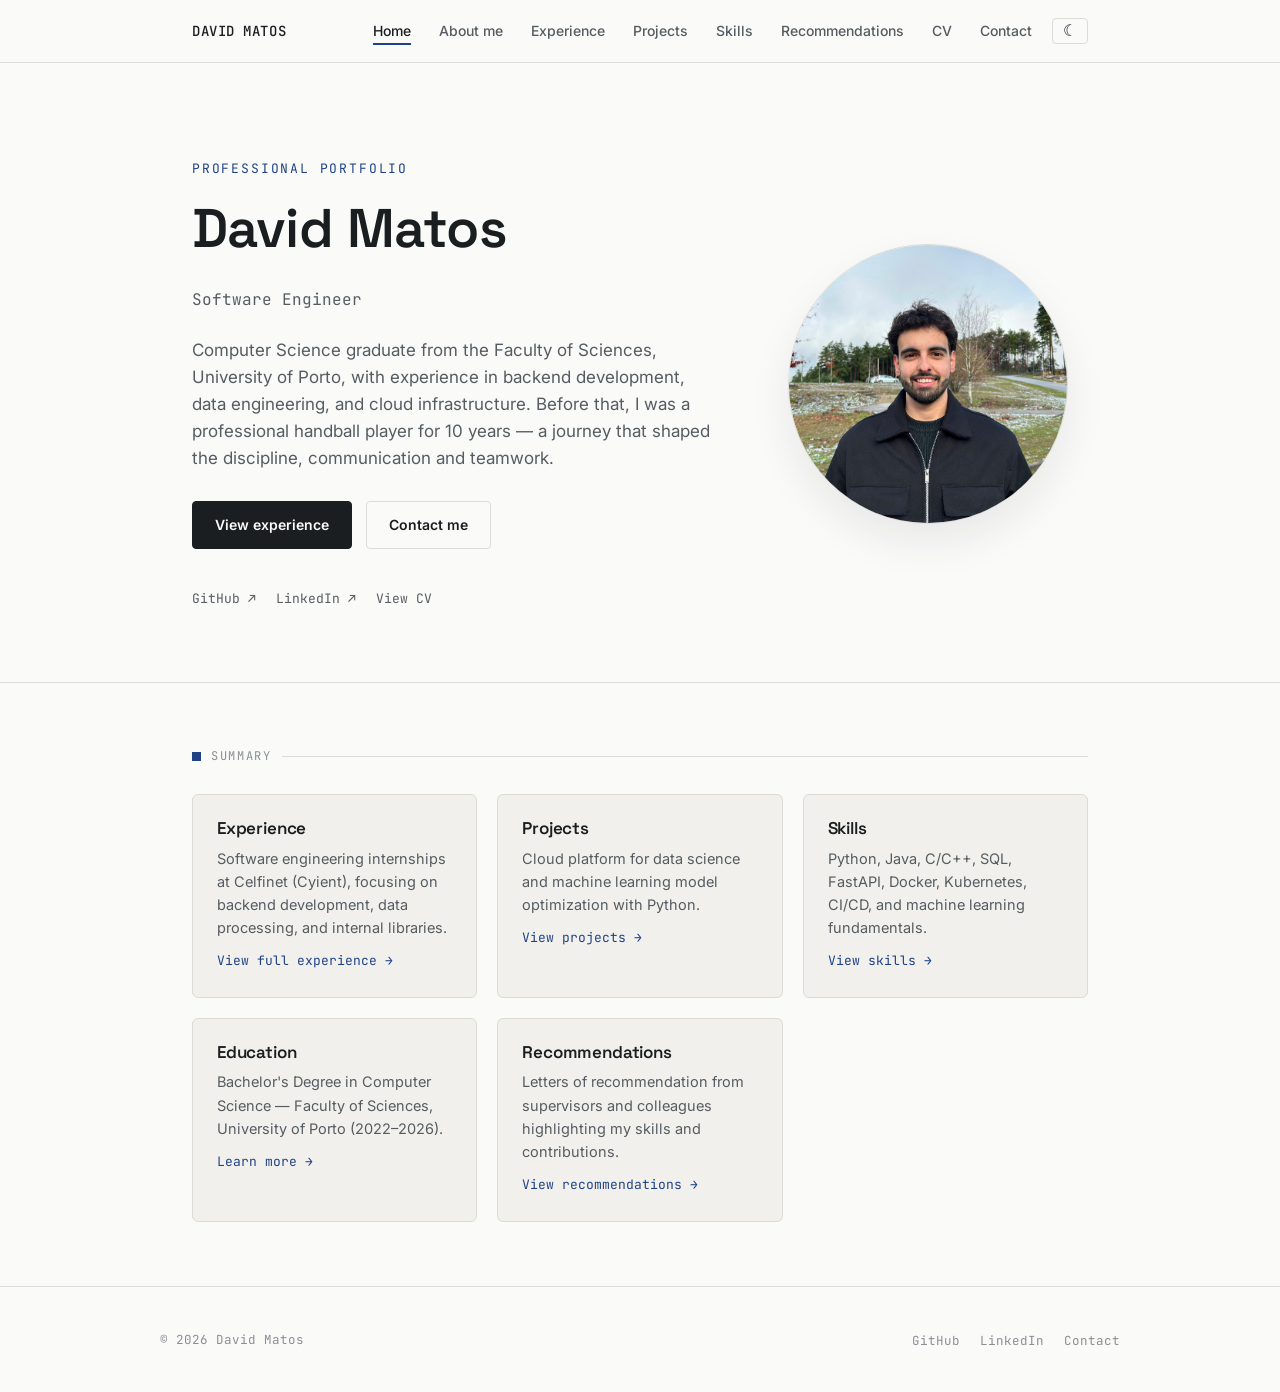
==== commit d54cc9f6: "Add dark mode with theme toggle - Dark palette via :root[data-theme="dark"] tokens; header backgroun" ====
--- a/index.html
+++ b/index.html
@@ -10,6 +10,7 @@
   <link rel="preconnect" href="https://fonts.gstatic.com" crossorigin>
   <link href="https://fonts.googleapis.com/css2?family=Space+Grotesk:wght@500;600;700&family=Inter:wght@400;500;600&family=JetBrains+Mono:wght@400;500&display=swap" rel="stylesheet">
   <link rel="stylesheet" href="assets/style.css">
+  <script>(function () { var t; try { t = localStorage.getItem('theme'); } catch (e) {} document.documentElement.dataset.theme = t || (matchMedia('(prefers-color-scheme: dark)').matches ? 'dark' : 'light'); })();</script>
   <link rel="apple-touch-icon" sizes="180x180" href="images/apple-touch-icon.png">
   <link rel="icon" type="image/png" sizes="32x32" href="images/favicon-32x32.png">
   <link rel="icon" type="image/png" sizes="16x16" href="images/favicon-16x16.png">
--- a/assets/style.css
+++ b/assets/style.css
@@ -12,6 +12,7 @@
   --accent: #1F4287;
   --accent-ink: #17335E;
   --accent-soft: #E7ECF4;
+  --header-bg: rgba(250, 250, 249, 0.92);
 
   --font-display: 'Space Grotesk', sans-serif;
   --font-body: 'Inter', sans-serif;
@@ -19,6 +20,20 @@
 
   --maxw: 960px;
   --pad: 32px;
+}
+
+:root[data-theme="dark"] {
+  color-scheme: dark;
+  --bg: #151719;
+  --bg-alt: #1D2023;
+  --ink: #ECEAE5;
+  --ink-soft: #A9AEB2;
+  --ink-faint: #80868B;
+  --line: #2E3236;
+  --accent: #8FB0F0;
+  --accent-ink: #B9CDF5;
+  --accent-soft: #1E2A40;
+  --header-bg: rgba(21, 23, 25, 0.92);
 }
 
 
@@ -152,7 +167,7 @@
   position: sticky;
   top: 0;
   z-index: 50;
-  background: rgba(250, 250, 249, 0.92);
+  background: var(--header-bg);
   backdrop-filter: blur(6px);
   border-bottom: 1px solid var(--line);
 }
@@ -163,8 +178,10 @@
   display: flex;
   align-items: center;
   justify-content: space-between;
+  gap: 20px;
 }
 .nav-brand {
+  margin-right: auto;
   font-family: var(--font-mono);
   font-size: 14px;
   letter-spacing: 0.04em;
@@ -208,6 +225,20 @@
   background: var(--ink);
   margin: 4px 0;
 }
+
+.theme-toggle {
+  background: none;
+  border: 1px solid var(--line);
+  border-radius: 4px;
+  color: var(--ink);
+  font-size: 16px;
+  line-height: 1;
+  align-self: stretch;
+  min-width: 36px;
+  padding: 0 9px;
+  cursor: pointer;
+}
+.theme-toggle:hover { border-color: var(--ink); }
 
 @media (max-width: 720px) {
   .nav-toggle { display: block; }
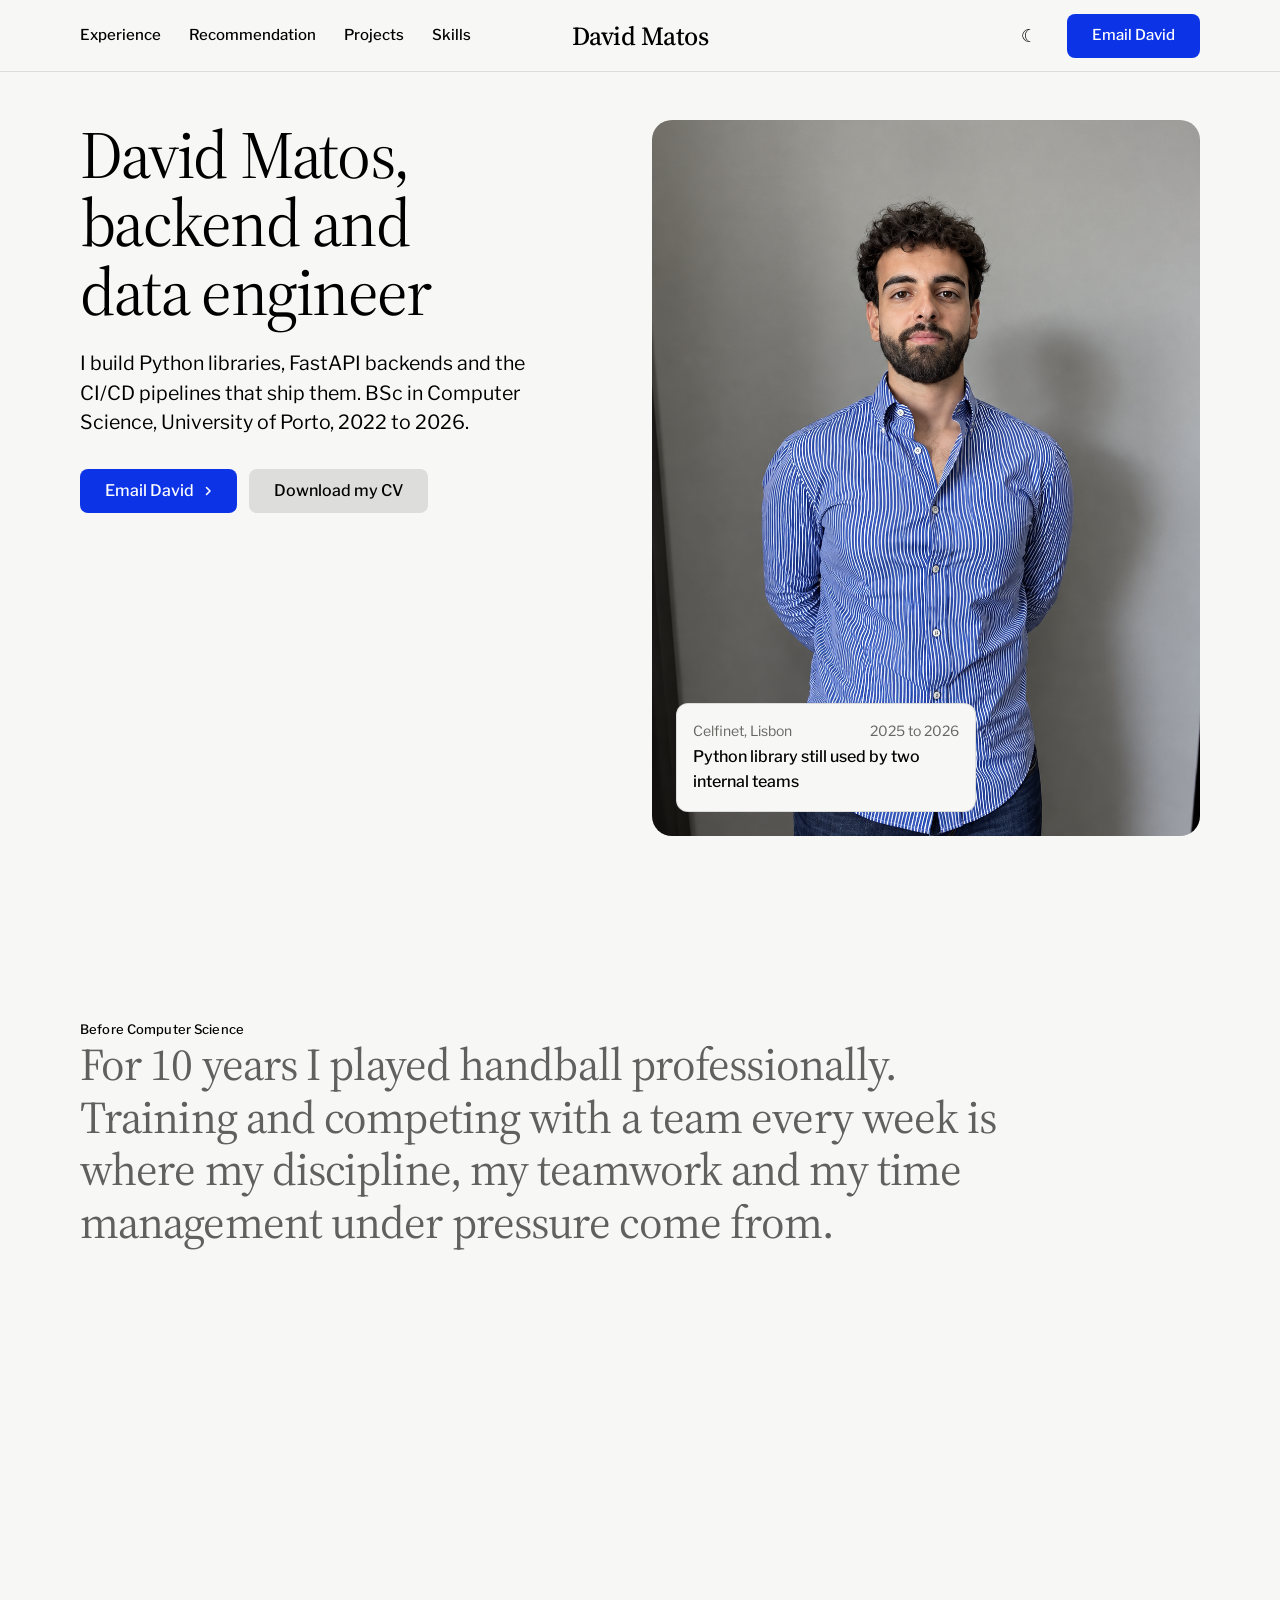
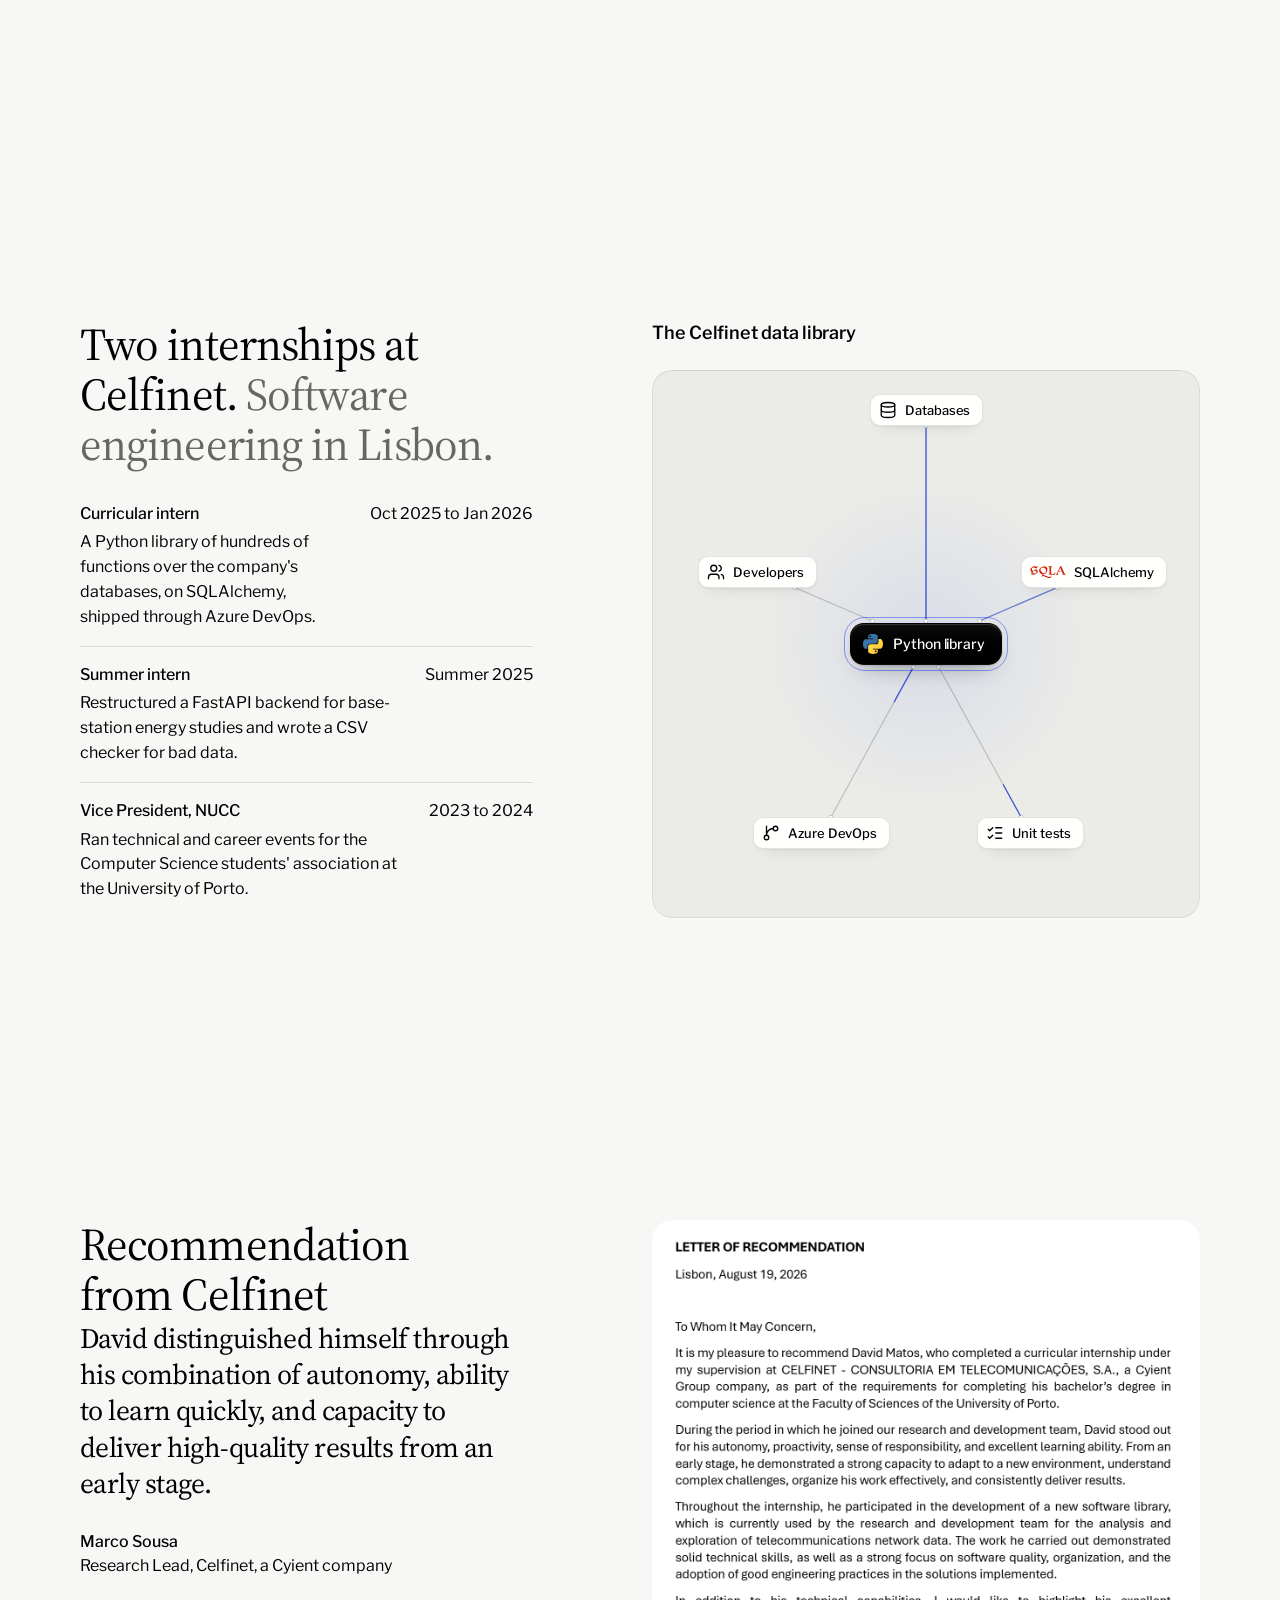
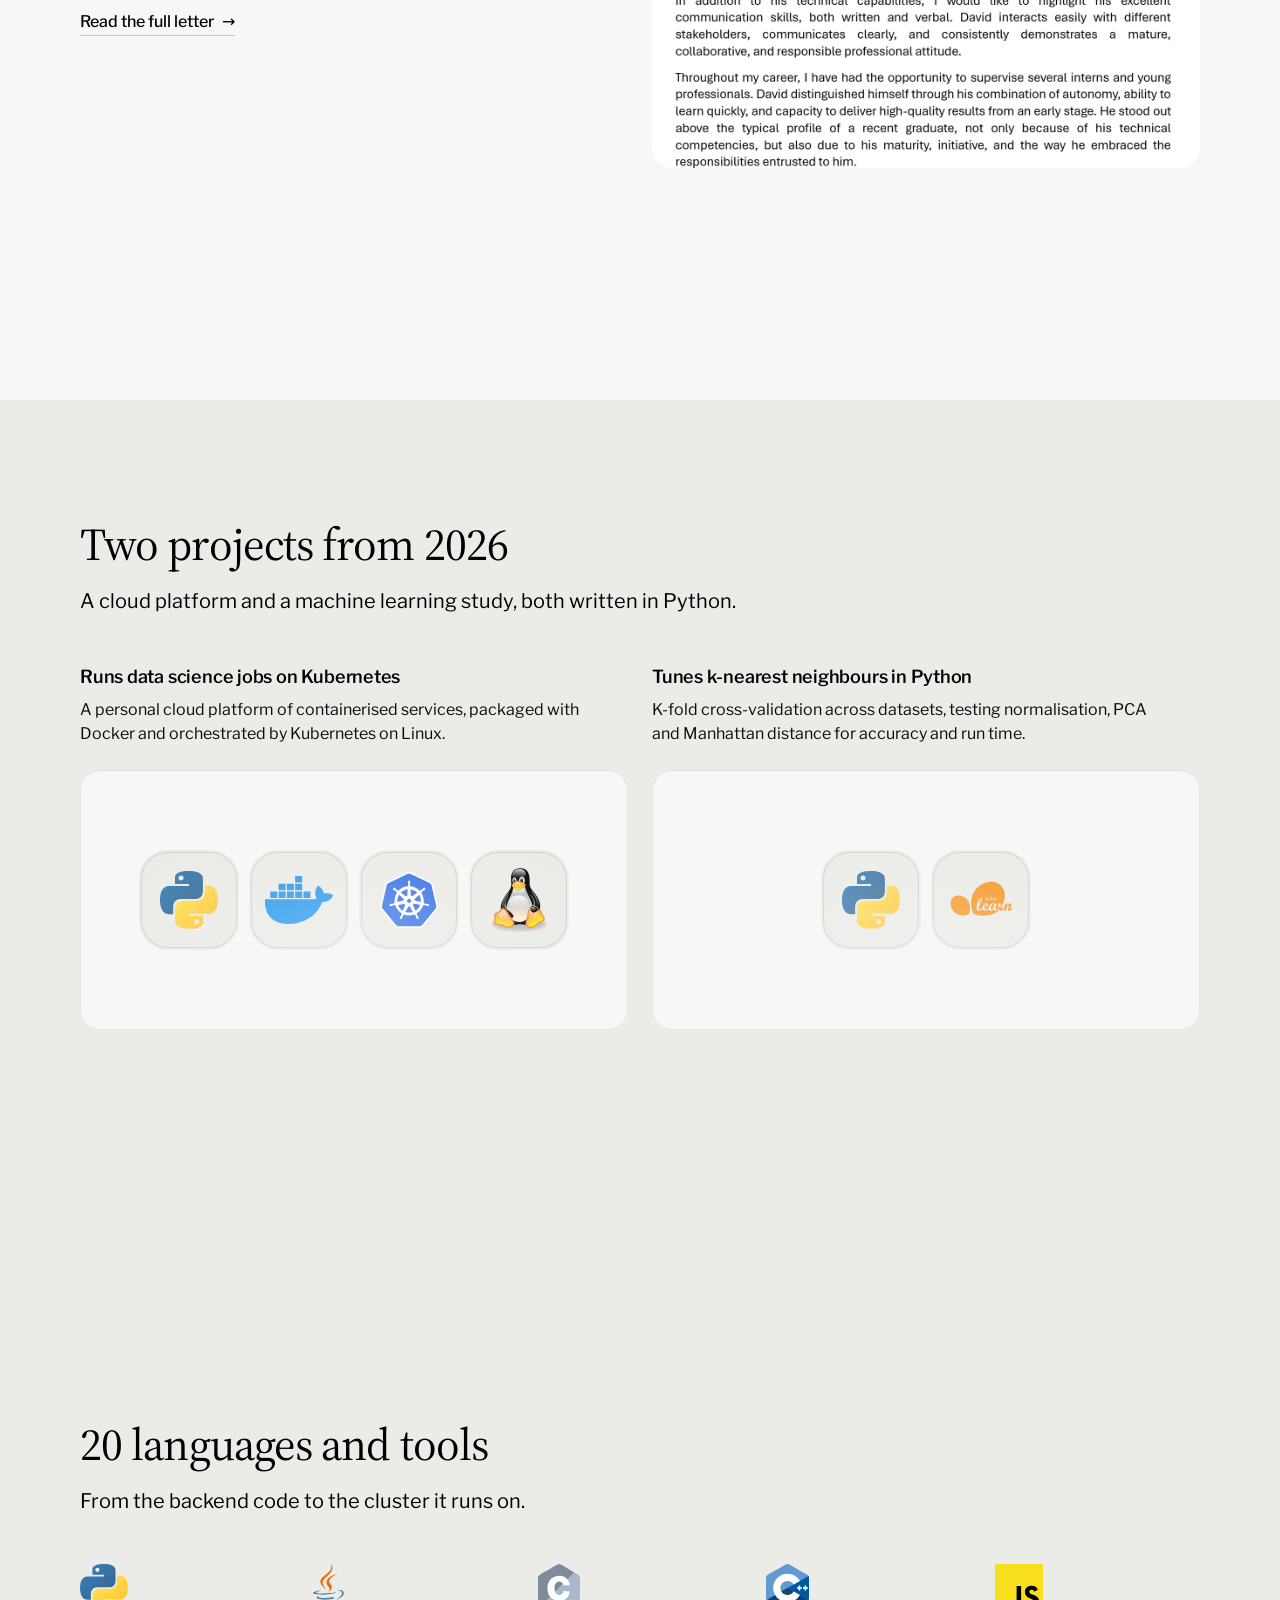
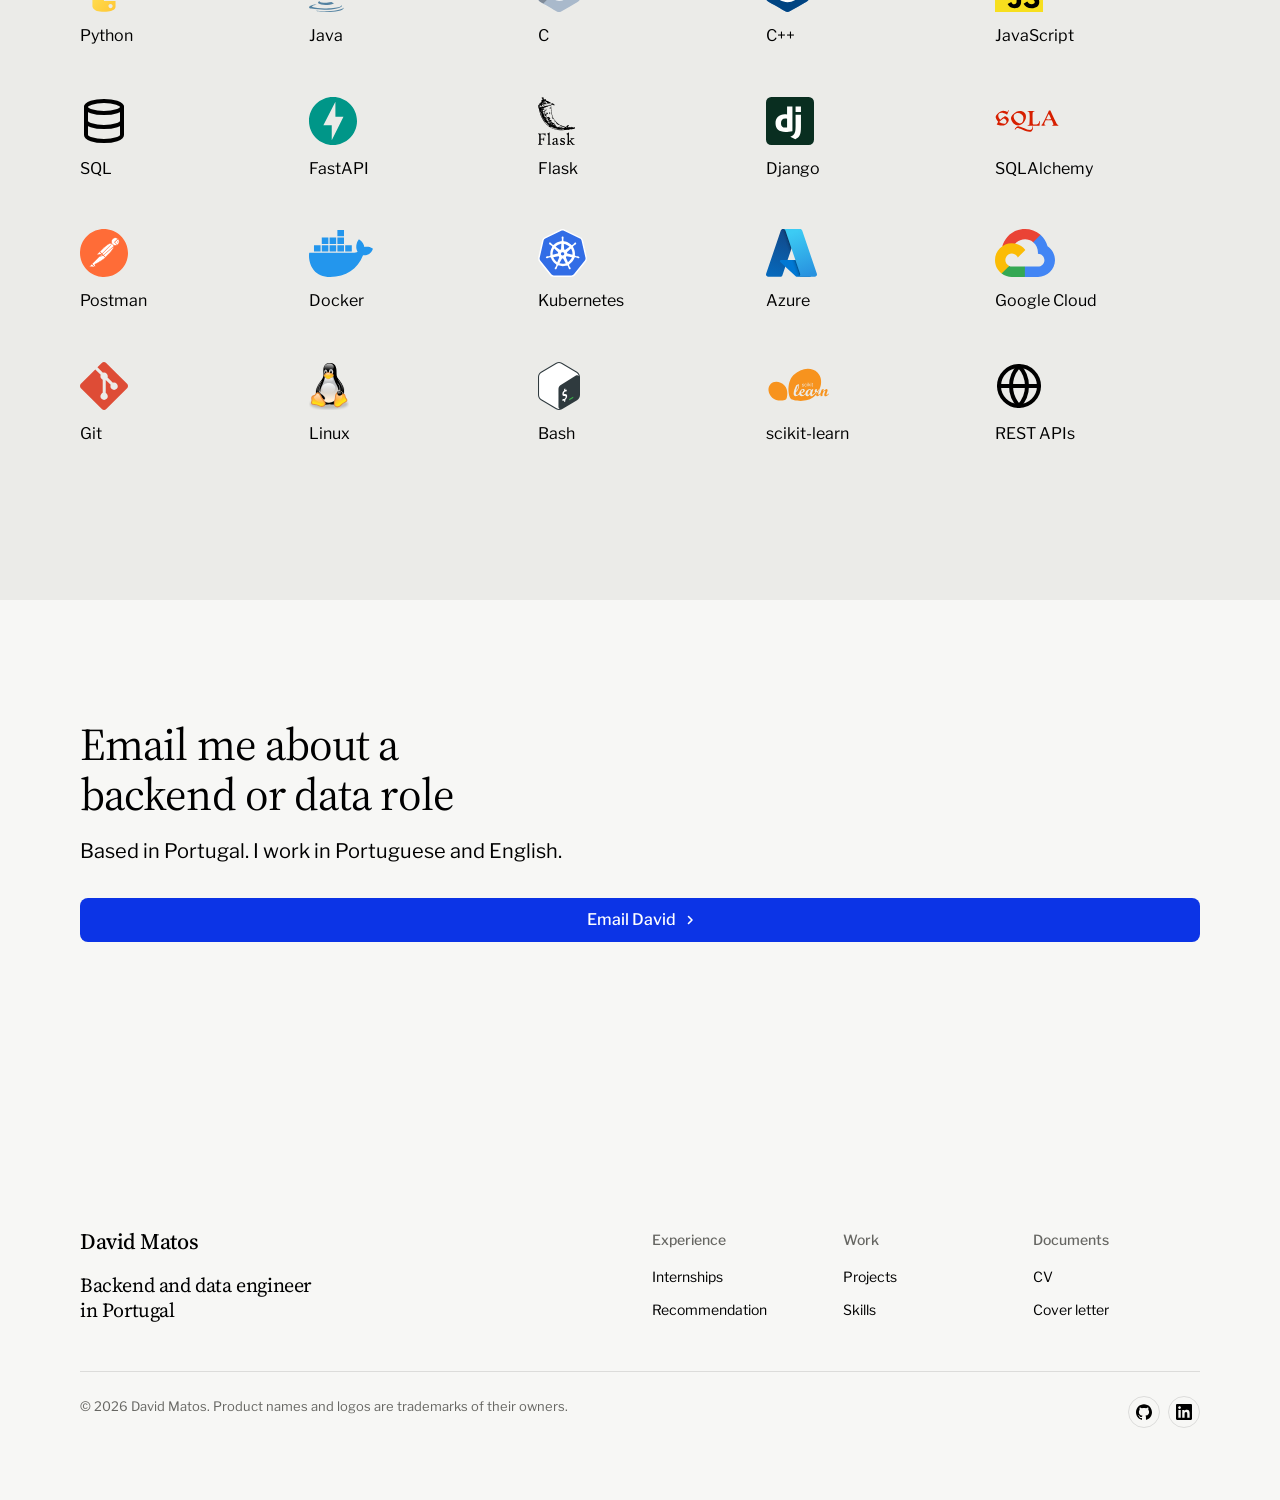
==== commit 283f9205: "Redesign the site as a single page Rebuild index.html with the taste skill's design system (split he" ====
--- a/index.html
+++ b/index.html
@@ -1,107 +1,280 @@
-<!DOCTYPE html>
-<html lang="en">
-  
+<!doctype html>
+<html lang="en" data-type="service" data-radius="soft" data-buttons="tonal" data-motion>
 <head>
-  <meta charset="UTF-8">
-  <meta name="viewport" content="width=device-width, initial-scale=1.0">
-  <title>David's Portfolio</title>
-  <meta name="description" content="David Matos is a Software Engineer from Portugal, specializing in backend development and data engineering.">
-  <link rel="preconnect" href="https://fonts.googleapis.com">
-  <link rel="preconnect" href="https://fonts.gstatic.com" crossorigin>
-  <link href="https://fonts.googleapis.com/css2?family=Space+Grotesk:wght@500;600;700&family=Inter:wght@400;500;600&family=JetBrains+Mono:wght@400;500&display=swap" rel="stylesheet">
-  <link rel="stylesheet" href="assets/style.css">
-  <script>(function () { var t; try { t = localStorage.getItem('theme'); } catch (e) {} document.documentElement.dataset.theme = t || (matchMedia('(prefers-color-scheme: dark)').matches ? 'dark' : 'light'); })();</script>
-  <link rel="apple-touch-icon" sizes="180x180" href="images/apple-touch-icon.png">
-  <link rel="icon" type="image/png" sizes="32x32" href="images/favicon-32x32.png">
-  <link rel="icon" type="image/png" sizes="16x16" href="images/favicon-16x16.png">
-  </head>
+<meta charset="utf-8">
+<meta name="viewport" content="width=device-width, initial-scale=1, viewport-fit=cover">
+<title>David Matos: backend and data engineer in Portugal</title>
+<meta name="description" content="Software engineer from the University of Porto who builds Python libraries, FastAPI backends and CI/CD pipelines, with two internships at Celfinet.">
+<meta property="og:type" content="website">
+<meta property="og:title" content="David Matos: backend and data engineer in Portugal">
+<meta property="og:description" content="Python libraries, FastAPI backends and CI/CD pipelines, from two internships at Celfinet.">
+<meta property="og:image" content="https://davidmatos17.github.io/share.jpg">
+<meta name="twitter:card" content="summary_large_image">
+<link rel="apple-touch-icon" sizes="180x180" href="images/apple-touch-icon.png">
+<link rel="icon" type="image/png" sizes="32x32" href="images/favicon-32x32.png">
+<link rel="icon" type="image/png" sizes="16x16" href="images/favicon-16x16.png">
+<meta name="theme-color" content="#f7f7f5">
+<link rel="canonical" href="https://davidmatos17.github.io/">
+<meta name="site-kind" content="other">
+<meta name="page-type" content="service">
+<!-- the visitor's saved theme (shared with the other pages), set before the first paint -->
+<script>(function () { var t; try { t = localStorage.getItem('theme'); } catch (e) {} document.documentElement.dataset.theme = t || (matchMedia('(prefers-color-scheme: dark)').matches ? 'dark' : 'light'); })();</script>
+<link rel="preconnect" href="https://fonts.googleapis.com">
+<link rel="preconnect" href="https://fonts.gstatic.com" crossorigin>
+<link href="https://fonts.googleapis.com/css2?family=Source+Serif+4:opsz,wght@8..60,400..700&family=Libre+Franklin:wght@400..600&display=swap" rel="stylesheet">
+<link rel="stylesheet" href="assets/system.css">
+<link rel="stylesheet" href="assets/ui/cards.css">
+<link rel="stylesheet" href="assets/motion/motion.css">
+<link rel="stylesheet" href="assets/layout/layout.css">
+<link rel="stylesheet" href="assets/icons/icon.css">
+<style>
+:root {
+  --p-bg: #f7f7f5; --p-surface: #ebebe8; --p-ink: #000000; --p-muted: #666662;
+  --p-accent: #0c34e6; --p-accent-ink: #ffffff; --p-action: #0c34e6; --p-action-ink: #ffffff;
+  --p-inv-bg: #000000; --p-inv-surface: #010101; --p-inv-ink: #f7f7f5; --p-inv-muted: #828280;
+  --p-inv-accent: #0c34e6; --p-inv-accent-ink: #ffffff; --p-inv-action: #0c34e6; --p-inv-action-ink: #ffffff;
+  --font-display: "Source Serif 4", Georgia, serif;
+  --font-text: "Libre Franklin", system-ui, sans-serif;
+  --display-weight: 400;
+  --display-tracking: -0.02em;
+  --display-tracking-xl: -0.026em;
+}
+</style>
+<link rel="stylesheet" href="assets/diagrams/diagram.css">
+<script>document.documentElement.classList.add('m-enter');setTimeout(()=>document.documentElement.classList.add('m-enter-done'),700)</script>
+<script>document.documentElement.classList.add('mo-js');setTimeout(()=>document.documentElement.classList.add('mo-safe'),2500)</script>
+<link rel="modulepreload" href="assets/moments/moments.js">
+<link rel="modulepreload" href="assets/moments/lib.js">
+<link rel="modulepreload" href="assets/moments/word-highlight/moment.js">
+<style>
+  /* dark mode (the site's theme toggle): the dealt palette's inverse, with a surface one step off the ground */
+  :root[data-theme="dark"] {
+    --p-bg: #0b0b0b; --p-surface: #161615; --p-ink: #f7f7f5; --p-muted: #a3a39f;
+    --p-inv-bg: #f7f7f5; --p-inv-surface: #ebebe8; --p-inv-ink: #000000; --p-inv-muted: #666662;
+    color-scheme: dark;
+  }
+  /* kind other: panels are flat, one step off the ground they stand on */
+  .panel { --ground-bg: var(--surface); }
+  #projects .panel { --p-h: 260px; }
+  #projects .ic-stack { display: flex; flex-wrap: wrap; gap: var(--s-5); align-items: center; justify-content: center; height: 100%; padding: var(--s-6); }
+  #projects .ic-tile { --tile: 96px; background: var(--bg); }
+  #experience .rows > li:last-child { border-bottom: 0; }
+  #letter .frame { aspect-ratio: 1; }
+  #letter .frame__img { object-position: 50% 0; }
+  :root[data-theme="dark"] .ic-ink { filter: invert(1); }
+  .tools { width: 100%; list-style: none; margin: 0; padding: 0; display: grid; grid-template-columns: repeat(5, minmax(0, 1fr)); gap: var(--s-7) var(--s-5); }
+  .tools li { display: grid; justify-items: start; gap: var(--s-3); }
+  .tools .ic { height: 48px; width: auto; max-width: 64px; }
+  @media (min-width: 640px) and (max-width: 1023px) {
+    #experience .panel { --p-h: 200px; }
+    #experience .card { margin-top: var(--s-7); }
+    #projects .card { grid-column: 1 / -1; }
+    #projects .panel { --p-h: 200px; }
+    #letter .frame { aspect-ratio: 16 / 9; }
+  }
+  @media (max-width: 639px) {
+    .tools { grid-template-columns: repeat(4, minmax(0, 1fr)); gap: var(--s-6) var(--s-3); }
+    .tools li { font-size: var(--t-small); }
+    .tools .ic { height: 36px; }
+    #experience .panel { --p-h: 320px; }
+    #experience .rows__extra { display: none; }
+    #experience .card { grid-row: 2; grid-column: 1 / -1; }
+    #projects .panel { --p-h: 96px; }
+    #projects .ic-tile--72 { --tile: 56px; }
+    #letter .frame { aspect-ratio: 16 / 9; }
+  }
+  .theme-toggle { width: 44px; height: 44px; display: inline-grid; place-items: center; border: 0; background: none; color: var(--ink); cursor: pointer; border-radius: var(--r-sm); font-size: 18px; }
+</style>
+</head>
 <body>
-  <header class="site-header">
-    <nav class="nav">
-      <a href="index.html" class="nav-brand">DAVID MATOS</a>
-      <button class="nav-toggle" aria-label="Open menu" aria-expanded="false">
-        <span></span><span></span><span></span>
-      </button>
-      <ul class="nav-links">
-      <li><a href="index.html" class="active">Home</a></li>
-      <li><a href="sobre.html">About me</a></li>
-      <li><a href="experiencia.html">Experience</a></li>
-      <li><a href="projetos.html">Projects</a></li>
-      <li><a href="competencias.html">Skills</a></li>
-      <li><a href="recommendations.html" >Recommendations</a></li>
-      <li><a href="cv.html">CV</a></li>
-      <li><a href="contacto.html">Contact</a></li>
-      </ul>
+<!-- type: service (a software engineer being hired; site-kind other)
+     deal: hero split, nav split (no panel: no photographs for its cards), close type (re-dealt from close-photo: the
+     one photograph is the hero's), footer columns (re-dealt from footer-visit: no door to visit), rhythm surface-pairs,
+     buttons tonal, mark wordmark, palette card-pastels, type source-serif, radius soft, grounds none
+     moments: word-highlight in #background (the one moment of a short page; the photo moments need more photographs) -->
+
+<header class="nav nav--split">
+  <div class="wrap nav__bar">
+    <a class="skip-link" href="#top">Skip to content</a>
+    <a class="nav__logo" href="#top">David Matos</a>
+    <nav class="nav__links" aria-label="Main">
+      <div class="nav__item"><a class="nav__link" href="#experience">Experience</a></div>
+      <div class="nav__item"><a class="nav__link" href="#letter">Recommendation</a></div>
+      <div class="nav__item"><a class="nav__link" href="#projects">Projects</a></div>
+      <div class="nav__item"><a class="nav__link" href="#skills">Skills</a></div>
     </nav>
-  </header>
-
-  <section class="hero">
-    <div class="container hero-grid">
-      <div class="hero-content">
-        <p class="hero-eyebrow">Professional portfolio</p>
-        <h1>David Matos</h1>
-        <p class="hero-role">Software Engineer</p>
-        <p class="hero-lede">Computer Science graduate from the Faculty of Sciences, University of Porto, with experience in backend development, data engineering, and cloud infrastructure. Before that, I was a professional handball player for 10 years — a journey that shaped the discipline, communication and teamwork.</p>
-        <div class="hero-actions">
-          <a href="experiencia.html" class="btn btn-primary">View experience</a>
-          <a href="contacto.html" class="btn btn-secondary">Contact me</a>
-        </div>
-        <div class="hero-links">
-          <a href="https://github.com/davidmatos17">GitHub ↗</a>
-          <a href="https://www.linkedin.com/in/david-matos-8145b0259/">LinkedIn ↗</a>
-          <a href="cv.html">View CV</a>
-        </div>
-      </div>
-
-      <div class="hero-photo">
-        <img src="images/David.jpeg" alt="David Matos — Software Engineer">
-      </div>
-    </div>
-  </section>
-
-  <section class="section">
-    <div class="container">
-      <div class="marker"><span>Summary</span></div>
-      <div class="summary-grid">
-        <div class="summary-card">
-          <h3>Experience</h3>
-          <p>Software engineering internships at Celfinet (Cyient), focusing on backend development, data processing, and internal libraries.</p>
-          <a class="card-link" href="experiencia.html">View full experience →</a>
-        </div>
-        <div class="summary-card">
-          <h3>Projects</h3>
-          <p>Cloud platform for data science and machine learning model optimization with Python.</p>
-          <a class="card-link" href="projetos.html">View projects →</a>
-        </div>
-        <div class="summary-card">
-          <h3>Skills</h3>
-          <p>Python, Java, C/C++, SQL, FastAPI, Docker, Kubernetes, CI/CD, and machine learning fundamentals.</p>
-          <a class="card-link" href="competencias.html">View skills →</a>
-        </div>
-        <div class="summary-card">
-          <h3>Education</h3>
-          <p>Bachelor's Degree in Computer Science — Faculty of Sciences, University of Porto (2022–2026).</p>
-          <a class="card-link" href="sobre.html">Learn more →</a>
-        </div>
-        <div class="summary-card">
-          <h3>Recommendations</h3>
-          <p>Letters of recommendation from supervisors and colleagues highlighting my skills and contributions.</p>
-          <a class="card-link" href="recommendations.html">View recommendations →</a>
-        </div>
-      </div>
-    </div>
-  </section>
-
-  <footer class="site-footer">
-    <div class="footer-inner">
-      <p>&copy; 2026 David Matos</p>
-      <ul class="footer-links">
-        <li><a href="https://github.com/davidmatos17">GitHub</a></li>
-        <li><a href="https://www.linkedin.com/in/david-matos-8145b0259/">LinkedIn</a></li>
-        <li><a href="contacto.html">Contact</a></li>
-      </ul>
-    </div>
-  </footer>
-  <script src="assets/script.js"></script>
+    <div class="nav__actions">
+      <button class="theme-toggle" type="button" aria-label="Switch to dark mode" data-theme-toggle>☾︎</button>
+      <a class="btn btn--primary" href="mailto:davidmatos0417@gmail.com">Email David</a>
+    </div>
+    <button class="nav__toggle" type="button" aria-expanded="false" aria-label="Menu">
+      <svg width="18" height="18" viewBox="0 0 18 18" aria-hidden="true"><path d="M2 5h14M2 13h14" stroke="currentColor" stroke-width="1.6" stroke-linecap="round"/></svg>
+    </button>
+  </div>
+</header>
+
+<main id="top">
+  <section class="hero hero--split" data-enter aria-labelledby="hero-h">
+    <div class="wrap"><div class="hero-text grid hero__grid">
+      <div class="hero__text span-5">
+        <h1 id="hero-h">David Matos, backend and data engineer</h1>
+        <p class="hero__lead">I build Python libraries, FastAPI backends and the CI/CD pipelines that ship them. BSc in Computer Science, University of Porto, 2022 to 2026.</p>
+        <div class="btn-row"><a class="btn btn--primary" href="mailto:davidmatos0417@gmail.com">Email David<svg class="m-arrow" viewBox="0 0 12 12" aria-hidden="true"><path class="m-arrow__stem" d="M1 6h8"/><path class="m-arrow__head" d="M4.5 2.5 8 6l-3.5 3.5"/></svg></a><a class="btn btn--secondary" href="files/david-matos-cv.pdf" download>Download my CV</a></div>
+      </div>
+      <div class="hero__media span-6 start-7">
+        <img src="images/david.png" width="1087" height="1447" alt="David Matos in a blue striped shirt, standing against a grey wall" style="--ly-pos: 50% 40%" fetchpriority="high" data-source="client" data-subject="portrait of David Matos">
+        <div class="ly-float">
+          <div class="ly-float__row"><span>Celfinet, Lisbon</span><span>2025 to 2026</span></div>
+          <div class="ly-float__title">Python library still used by two internal teams</div>
+        </div>
+      </div>
+    </div></div>
+  </section>
+
+  <section class="section statement" id="background" data-moment="word-highlight" aria-label="Background">
+    <div class="wrap">
+      <p class="t-label">Before Computer Science</p>
+      <p class="mo-wh__text">For 10 years I played handball professionally. Training and competing with a team every week is where my discipline, my teamwork and my time management <strong>under pressure</strong> come from.</p>
+    </div>
+  </section>
+
+  <section class="section g2m" id="experience" aria-labelledby="experience-h">
+    <div class="wrap grid grid--top">
+        <div class="group span-5 stack-6">
+          <h2 id="experience-h">Two internships at Celfinet. <span class="muted">Software engineering in Lisbon.</span></h2>
+          <ul class="rows">
+            <li><span class="rows__name">Curricular intern</span><span class="rows__value">Oct 2025 to Jan 2026</span><p>A Python library of hundreds of functions over the company's databases, on SQLAlchemy, shipped through Azure DevOps.</p></li>
+            <li><span class="rows__name">Summer intern</span><span class="rows__value">Summer 2025</span><p>Restructured a FastAPI backend for base-station energy studies and wrote a CSV checker for bad data.</p></li>
+            <li class="rows__extra"><span class="rows__name">Vice President, NUCC</span><span class="rows__value">2023 to 2024</span><p>Ran technical and career events for the Computer Science students' association at the University of Porto.</p></li>
+          </ul>
+        </div>
+        <article class="card card--open span-6 start-7 m-nolift">
+          <h3>The Celfinet data library</h3>
+          <div class="panel">
+            <div class="dg" data-diagram data-dg-still><script type="application/json">{"layout":"hub","size":"card","alt":"The Python library sits between the company databases, SQLAlchemy, its unit tests, the Azure DevOps pipeline and the developers who install it.","ground":"none","motion":{"pulse":"none"},"center":{"label":"Python library","icon":"python"},"spokes":[{"label":"Databases","icon":"ui:database"},{"label":"SQLAlchemy","icon":"si:sqlalchemy"},{"label":"Unit tests","icon":"ui:list-checks"},{"label":"Azure DevOps","icon":"ui:git-branch"},{"label":"Developers","icon":"ui:users"}]}</script></div>
+          </div>
+        </article>
+    </div>
+  </section>
+
+  <section class="section" id="letter" aria-labelledby="letter-h">
+    <div class="wrap">
+      <div class="grid grid--top">
+        <div class="span-5 stack-6">
+          <h2 id="letter-h">Recommendation from Celfinet</h2>
+          <figure class="quote">
+            <blockquote>David distinguished himself through his combination of autonomy, ability to learn quickly, and capacity to deliver high-quality results from an early stage.</blockquote>
+            <figcaption class="person"><span><span class="person__name">Marco Sousa</span><span class="person__role">Research Lead, Celfinet, a Cyient company</span></span></figcaption>
+          </figure>
+          <p><a class="link" href="files/david-matos-recommendation-letter.pdf">Read the full letter</a></p>
+        </div>
+        <a class="frame frame--photo span-6 start-7 m-zoom" href="files/david-matos-recommendation-letter.pdf">
+          <img class="frame__img" src="images/recommendation-letter.png" alt="The first page of the recommendation letter from Celfinet, dated Lisbon, 19 August 2026" loading="lazy" width="1256" height="1256" data-source="client" data-subject="recommendation letter, first page">
+        </a>
+      </div>
+    </div>
+  </section>
+
+  <section class="section ground-surface" id="projects" aria-labelledby="projects-h">
+    <div class="wrap">
+      <div class="section-head">
+        <h2 id="projects-h">Two projects from 2026</h2>
+        <p>A cloud platform and a machine learning study, both written in Python.</p>
+      </div>
+      <div class="grid">
+        <article class="card card--row card--open span-6 m-nolift">
+          <h3>Runs data science jobs on Kubernetes</h3>
+          <p>A personal cloud platform of containerised services, packaged with Docker and orchestrated by Kubernetes on Linux.</p>
+          <div class="panel" data-visual role="img" aria-label="Python, Docker, Kubernetes and Linux"><div class="ic-stack">
+            <span class="ic-tile ic-tile--72"><img class="ic" src="assets/icons/python.svg" alt="" width="48" height="48" loading="lazy"></span>
+            <span class="ic-tile ic-tile--72"><img class="ic ic-land" src="assets/icons/docker.svg" alt="" width="66" height="48" loading="lazy"></span>
+            <span class="ic-tile ic-tile--72"><img class="ic" src="assets/icons/kubernetes.svg" alt="" width="49" height="48" loading="lazy"></span>
+            <span class="ic-tile ic-tile--72"><img class="ic ic-tall" src="assets/icons/linux-tux.svg" alt="" width="41" height="48" loading="lazy"></span>
+          </div></div>
+        </article>
+        <article class="card card--row card--open span-6 m-nolift">
+          <h3>Tunes k-nearest neighbours in Python</h3>
+          <p>K-fold cross-validation across datasets, testing normalisation, PCA and Manhattan distance for accuracy and run time.</p>
+          <div class="panel" data-visual role="img" aria-label="Python and scikit-learn"><div class="ic-stack">
+            <span class="ic-tile ic-tile--72"><img class="ic" src="assets/icons/python.svg" alt="" width="48" height="48" loading="lazy"></span>
+            <span class="ic-tile ic-tile--72"><img class="ic ic-land" src="assets/icons/scikitlearn.svg" alt="" width="82" height="48" loading="lazy"></span>
+          </div></div>
+        </article>
+      </div>
+    </div>
+  </section>
+
+  <section class="section ground-surface" id="skills" aria-labelledby="skills-h">
+    <div class="wrap">
+      <div class="section-head">
+        <h2 id="skills-h">20 languages and tools</h2>
+        <p>From the backend code to the cluster it runs on.</p>
+      </div>
+      <div class="tools-frame" data-visual role="img" aria-label="Python, Java, C, C++, JavaScript, SQL, FastAPI, Flask, Django, SQLAlchemy, Postman, Docker, Kubernetes, Azure, Google Cloud, Git, Linux, Bash, scikit-learn and REST APIs"><ul class="tools">
+        <li><img class="ic ic-40" src="assets/icons/python.svg" alt="" width="48" height="48" loading="lazy"><span>Python</span></li>
+        <li><img class="ic ic-40 ic-tall" src="assets/icons/java.svg" alt="" width="36" height="48" loading="lazy"><span>Java</span></li>
+        <li><img class="ic ic-40" src="assets/icons/c.svg" alt="" width="43" height="48" loading="lazy"><span>C</span></li>
+        <li><img class="ic ic-40" src="assets/icons/c-plusplus.svg" alt="" width="43" height="48" loading="lazy"><span>C++</span></li>
+        <li><img class="ic ic-40" src="assets/icons/javascript.svg" alt="" width="48" height="48" loading="lazy"><span>JavaScript</span></li>
+        <li><img class="ic ic-40 ic-ink" src="assets/icons/ui-database.svg" alt="" width="48" height="48" loading="lazy"><span>SQL</span></li>
+        <li><img class="ic ic-40" src="assets/icons/fastapi.svg" alt="" width="48" height="48" loading="lazy"><span>FastAPI</span></li>
+        <li><img class="ic ic-40 ic-tall ic-ink" src="assets/icons/flask.svg" alt="" width="37" height="48" loading="lazy"><span>Flask</span></li>
+        <li><img class="ic ic-40" src="assets/icons/django.svg" alt="" width="48" height="48" loading="lazy"><span>Django</span></li>
+        <li><img class="ic ic-40 ic-wide" src="assets/icons/sqlalchemy.svg" alt="" width="134" height="48" loading="lazy"><span>SQLAlchemy</span></li>
+        <li><img class="ic ic-40" src="assets/icons/postman.svg" alt="" width="48" height="48" loading="lazy"><span>Postman</span></li>
+        <li><img class="ic ic-40 ic-land" src="assets/icons/docker.svg" alt="" width="66" height="48" loading="lazy"><span>Docker</span></li>
+        <li><img class="ic ic-40" src="assets/icons/kubernetes.svg" alt="" width="49" height="48" loading="lazy"><span>Kubernetes</span></li>
+        <li><img class="ic ic-40" src="assets/icons/azure.svg" alt="" width="51" height="48" loading="lazy"><span>Azure</span></li>
+        <li><img class="ic ic-40" src="assets/icons/google-cloud.svg" alt="" width="60" height="48" loading="lazy"><span>Google Cloud</span></li>
+        <li><img class="ic ic-40" src="assets/icons/git-icon.svg" alt="" width="48" height="48" loading="lazy"><span>Git</span></li>
+        <li><img class="ic ic-40" src="assets/icons/linux-tux.svg" alt="" width="41" height="48" loading="lazy"><span>Linux</span></li>
+        <li><img class="ic ic-40" src="assets/icons/bash.svg" alt="" width="42" height="48" loading="lazy"><span>Bash</span></li>
+        <li><img class="ic ic-40 ic-land" src="assets/icons/scikitlearn.svg" alt="" width="82" height="48" loading="lazy"><span>scikit-learn</span></li>
+        <li><img class="ic ic-40 ic-ink" src="assets/icons/ui-globe.svg" alt="" width="48" height="48" loading="lazy"><span>REST APIs</span></li>
+      </ul></div>
+    </div>
+  </section>
+</main>
+
+<footer class="footer closing g2m" id="contact" aria-labelledby="close-h">
+  <div class="wrap">
+    <div class="closing__cta close--type">
+      <div class="section-head">
+        <h2 id="close-h">Email me about a backend or data role</h2>
+        <p class="t-small muted">Based in Portugal. I work in Portuguese and English.</p>
+      </div>
+      <a class="btn btn--primary" href="mailto:davidmatos0417@gmail.com">Email David<svg class="m-arrow" viewBox="0 0 12 12" aria-hidden="true"><path class="m-arrow__stem" d="M1 6h8"/><path class="m-arrow__head" d="M4.5 2.5 8 6l-3.5 3.5"/></svg></a>
+    </div>
+    <div class="closing__links">
+      <div class="grid">
+        <div class="span-6 stack-4">
+          <a class="nav__logo" href="#top">David Matos</a>
+          <p class="footer__lede">Backend and data engineer in Portugal</p>
+        </div>
+        <div class="span-2 footer__col"><h3>Experience</h3><ul><li><a href="#experience">Internships</a></li><li><a href="#letter">Recommendation</a></li></ul></div>
+        <div class="span-2 footer__col"><h3>Work</h3><ul><li><a href="#projects">Projects</a></li><li><a href="#skills">Skills</a></li></ul></div>
+        <div class="span-2 footer__col"><h3>Documents</h3><ul><li><a href="files/david-matos-cv.pdf">CV</a></li><li><a href="files/david-matos-cover-letter.pdf">Cover letter</a></li></ul></div>
+      </div>
+      <div class="footer__legal">
+        <span>&copy; 2026 David Matos. Product names and logos are trademarks of their owners.</span>
+        <div class="socials"><a href="https://github.com/davidmatos17" aria-label="GitHub"><svg aria-hidden="true" class="ic ic-svg ic-24" xmlns="http://www.w3.org/2000/svg" viewBox="0 0 24 24" fill="currentColor"><path d="M12 .297c-6.63 0-12 5.373-12 12 0 5.303 3.438 9.8 8.205 11.385.6.113.82-.258.82-.577 0-.285-.01-1.04-.015-2.04-3.338.724-4.042-1.61-4.042-1.61C4.422 18.07 3.633 17.7 3.633 17.7c-1.087-.744.084-.729.084-.729 1.205.084 1.838 1.236 1.838 1.236 1.07 1.835 2.809 1.305 3.495.998.108-.776.417-1.305.76-1.605-2.665-.3-5.466-1.332-5.466-5.93 0-1.31.465-2.38 1.235-3.22-.135-.303-.54-1.523.105-3.176 0 0 1.005-.322 3.3 1.23.96-.267 1.98-.399 3-.405 1.02.006 2.04.138 3 .405 2.28-1.552 3.285-1.23 3.285-1.23.645 1.653.24 2.873.12 3.176.765.84 1.23 1.91 1.23 3.22 0 4.61-2.805 5.625-5.475 5.92.42.36.81 1.096.81 2.22 0 1.606-.015 2.896-.015 3.286 0 .315.21.69.825.57C20.565 22.092 24 17.592 24 12.297c0-6.627-5.373-12-12-12"/></svg></a><a href="https://www.linkedin.com/in/david-matos-8145b0259/" aria-label="LinkedIn"><svg aria-hidden="true" class="ic ic-svg ic-24" fill="currentColor" xmlns="http://www.w3.org/2000/svg" viewBox="0 0 256 256"><g> <path d="M218.123122,218.127392 L180.191928,218.127392 L180.191928,158.724263 C180.191928,144.559023 179.939053,126.323993 160.463756,126.323993 C140.707926,126.323993 137.685284,141.757585 137.685284,157.692986 L137.685284,218.123441 L99.7540894,218.123441 L99.7540894,95.9665207 L136.168036,95.9665207 L136.168036,112.660562 L136.677736,112.660562 C144.102746,99.9650027 157.908637,92.3824528 172.605689,92.9280076 C211.050535,92.9280076 218.138927,118.216023 218.138927,151.114151 L218.123122,218.127392 Z M56.9550587,79.2685282 C44.7981969,79.2707099 34.9413443,69.4171797 34.9391618,57.260052 C34.93698,45.1029244 44.7902948,35.2458562 56.9471566,35.2436736 C69.1040185,35.2414916 78.9608713,45.0950217 78.963054,57.2521493 C78.9641017,63.090208 76.6459976,68.6895714 72.5186979,72.8184433 C68.3913982,76.9473153 62.7929898,79.26748 56.9550587,79.2685282 M75.9206558,218.127392 L37.94995,218.127392 L37.94995,95.9665207 L75.9206558,95.9665207 L75.9206558,218.127392 Z M237.033403,0.0182577091 L18.8895249,0.0182577091 C8.57959469,-0.0980923971 0.124827038,8.16056231 -0.001,18.4706066 L-0.001,237.524091 C0.120519052,247.839103 8.57460631,256.105934 18.8895249,255.9977 L237.033403,255.9977 C247.368728,256.125818 255.855922,247.859464 255.999,237.524091 L255.999,18.4548016 C255.851624,8.12438979 247.363742,-0.133792868 237.033403,0.000790807055" fill="currentColor"></path> </g></svg></a></div>
+      </div>
+    </div>
+  </div>
+</footer>
+
+<script type="module" src="assets/system.js"></script>
+<script type="module" src="assets/motion/motion.js"></script>
+<script type="module" src="assets/layout/layout.js"></script>
+<script type="module" src="assets/diagrams/mount.js"></script>
+<script>
+  // the theme toggle, shared with the other pages through localStorage
+  (function () {
+    var root = document.documentElement, btn = document.querySelector('[data-theme-toggle]');
+    var render = function () { var dark = root.dataset.theme === 'dark'; btn.textContent = dark ? '☀︎' : '☾︎'; btn.setAttribute('aria-label', dark ? 'Switch to light mode' : 'Switch to dark mode'); };
+    render();
+    btn.addEventListener('click', function () { root.dataset.theme = root.dataset.theme === 'dark' ? 'light' : 'dark'; try { localStorage.setItem('theme', root.dataset.theme); } catch (e) {} render(); });
+  })();
+</script>
 </body>
-</html>+</html>
--- a/assets/system.css
+++ b/assets/system.css
@@ -0,0 +1,1328 @@
+/*
+  taste-skill system.css - the one system for the page. Link it first, then assets/ui/cards.css (the
+  feature card, its panel and the fragment placements), then set the palette (--p-*), the fonts and
+  the radius set on :root in the page (node scripts/start.mjs prints that block).
+  Do not add a second grid, spacing scale, type scale, radius scale, button or card style.
+*/
+
+/* ---------------------------------------------------------------- tokens */
+:root {
+  /* palette (hex only; fx.js reads --bg --surface --ink --muted --accent --accent-ink) */
+  --p-bg: #ffffff;
+  --p-surface: #f4f4f4;
+  --p-ink: #111111;
+  --p-muted: #6b6b6b;
+  --p-accent: #1a4be0;
+  --p-accent-ink: #ffffff;
+  --p-action: #1a4be0;      /* buttons, links, focus: the accent, or the ink when the accent is too pale */
+  --p-action-ink: #ffffff;
+  --p-inv-bg: #111111;
+  --p-inv-surface: #1c1c1c;
+  --p-inv-ink: #f4f4f4;
+  --p-inv-muted: #a3a3a3;
+  --p-inv-accent: #ffffff;
+  --p-inv-accent-ink: #111111;
+  --p-inv-action: #ffffff;
+  --p-inv-action-ink: #111111;
+  /* the lit ground behind UI and in the closing band (references/cards.md), one per page, tech pages only
+     (none on kind other, which is flat): <html data-ground="sand|sky|sage|painting">. system.js gives it to every ground
+     that holds UI, on light and dark pages alike; --hue on one panel changes only its accent */
+  --ground-bg: #d9ccb7; --ground-surface: #e9e0d2; --ground-ink: #2a2622; --ground-muted: #5a534a; --ground-accent: #a8794a;
+
+  /* fonts */
+  --font-display: system-ui, -apple-system, "Segoe UI", sans-serif;
+  --font-text: system-ui, -apple-system, "Segoe UI", sans-serif;
+  --font-mono: ui-monospace, "SFMono-Regular", Menlo, Consolas, monospace;
+  --display-weight: 400;    /* headlines 400; 500 on a tech page (software, gaming, hardware) */
+  --display-tracking: -0.025em;
+
+  /* the page rhythm (references/layout-v4.md): one section per screen. The header is fixed and
+     --nav tall; every section is padded --padt above and --padb (plus the phone action bar, --bar)
+     below, and is exactly one or two screens tall (--h: 1 or 2; --hm on a phone). The hero's words
+     start --hgap under the header and its content ends --hpadb above the fold. */
+  --nav: 72px;
+  --padt: 120px;
+  --padb: 72px;
+  --hgap: 48px;
+  --hpadb: 64px;
+  --bar: 0px;
+  /* grid: one .wrap (alias .container) for the header, every section and the footer, the same
+     --gut on both sides: 1280 wide at x 80-1360 at 1440, 342 at x 24-366 at 390 */
+  --container: 1280px;
+  --gut: 80px;
+  --pad: var(--gut);
+  --gutter: 24px;
+
+  /* spacing: 4/8 scale */
+  --s-1: 4px;  --s-2: 8px;  --s-3: 12px; --s-4: 16px; --s-5: 24px;
+  --s-6: 32px; --s-7: 48px; --s-8: 64px; --s-9: 96px; --s-10: 128px;
+  --section: 40px;      /* only a .section outside main (the kit's demo pages); every main > section and
+                           footer.closing take --padt and --padb */
+  --section-band: 56px; /* the same for an older footer outside footer.closing */
+  --head-gap: 48px;     /* the one heading-to-content gap, 32 on a phone (layout.css reads it as --ly-head-gap) */
+  --card-pad: 16px;     /* card padding (cards.css sets its own for cards with a panel) */
+  --card-gap: 16px;     /* gap between cards */
+
+  /* type scale (the only sizes on the page) */
+  --t-label: 13px;
+  --t-small: 14px;
+  --t-body: 16px;
+  --t-lead: 18px;
+  --t-card: 18px;
+  --t-h3: 24px;
+  /* straight lines from the phone size at 390 to the desktop size at 1440 (system.md's table) */
+  --t-h2: clamp(30px, 1.72vw + 23.3px, 48px);
+  --t-h1: clamp(38px, 3.24vw + 25.4px, 72px);
+  /* a big number stays a step under the h2 (VI-11): 38 at 1440, 28 at 390, so it never reads as a
+     section heading; a stats row and a price set their own, smaller still */
+  --t-stat: clamp(28px, .952vw + 24.29px, 38px);
+
+  /* radius: one scale (soft by default; data-radius on <html> switches it) */
+  --r-sm: 8px;  --r-md: 12px; --r-lg: 20px; --r-btn: 8px;
+
+  /* controls (fixed here; a page never adds its own) */
+  --btn-h: 44px;
+  --btn-h-sm: 36px;
+  --nav-h: var(--nav);  /* the older name, kept for the kit's files */
+  --icon: 16px;         /* small icons: socials, menu chevrons, mono brand marks */
+
+  /* motion: the one UI ease-out (motion.css --m-ease and ui/base.css --u-ease read it; references/motion.md) */
+  --ease: cubic-bezier(.2, .8, .2, 1);
+  --dur: 180ms;
+}
+html[data-radius="sharp"] { --r-sm: 4px; --r-md: 6px;  --r-lg: 8px;  --r-btn: 4px; }
+html[data-radius="soft"]  { --r-sm: 8px; --r-md: 12px; --r-lg: 20px; --r-btn: 8px; }
+html[data-radius="round"] { --r-sm: 10px; --r-md: 16px; --r-lg: 24px; --r-btn: 999px; }
+/* the four lit grounds (references/cards.md); sand is the default above. painting goes with
+   painterly-landscape (x.ai's daylight sky over olive hills) */
+html[data-ground="sky"]      { --ground-bg: #c6d3df; --ground-surface: #d6e0e9; --ground-ink: #25303a; --ground-muted: #4d5964; --ground-accent: #3f6a92; }
+html[data-ground="sage"]     { --ground-bg: #cdd6c6; --ground-surface: #dce3d6; --ground-ink: #262d24; --ground-muted: #535b51; --ground-accent: #6c8e63; }
+html[data-ground="painting"] { --ground-bg: #79a8d6; --ground-surface: #a6c4e2; --ground-ink: #16212c; --ground-muted: #273949; --ground-accent: #9c9b3c; }
+/* cards.css takes its card and panel radii from this scale */
+html[data-radius] .card { --c-r: var(--r-lg); }
+html[data-radius] .panel { --p-r: var(--r-md); }
+
+/* a phone: the header 56, the sections padded 96 / 48, the hero's words 40 under the header and its
+   content ending 24 above the fold, 24 at both sides, 12 between columns */
+@media (max-width: 639px) {
+  :root { --nav: 56px; --padt: 96px; --padb: 48px; --hgap: 40px; --hpadb: 24px; --gut: 24px; --gutter: 12px; --card-gap: 12px; --head-gap: 32px; }
+}
+@media (min-width: 640px) {
+  :root { --gut: 48px; --section: 48px; --section-band: 72px; --card-pad: 24px; }
+}
+@media (min-width: 1024px) {
+  :root { --gut: 80px; --section: 56px; --section-band: 96px; --card-gap: 24px;
+          --t-lead: 20px; --t-card: 20px; --t-h3: 28px; }
+  /* a place (and a local service): the 1200 column at x 120-1320 */
+  html[data-type="place"] { --gut: 120px; --container: 1200px; }
+}
+/* a place (VI-06, ST-96, PH-23): its own smaller type (h1 48/53 and 32/37, h2 32/40 and 24/30, titles
+   and the sub-line 20 and 18), the Recipe 3 hero's gap under its photograph (40, 24 on a phone),
+   square photographs and cards and 2px buttons, whatever data-radius and data-buttons say */
+:root[data-type="place"] {
+  --hgap: 40px;
+  --t-h1: clamp(32px, 1.524vw + 26.06px, 48px);
+  --t-h2: clamp(24px, .762vw + 21px, 32px);
+  --t-h3: clamp(20px, .381vw + 18.51px, 24px);
+  --r-sm: 2px; --r-md: 0px; --r-lg: 0px; --r-btn: 2px;
+}
+:root[data-type="place"] :is(h1, .t-h1) { line-height: 1.104; }
+:root[data-type="place"] :is(h2, .t-h2) { line-height: 1.25; }
+@media (max-width: 639px) {
+  :root[data-type="place"] { --hgap: 24px; }
+  :root[data-type="place"] :is(h1, .t-h1) { line-height: 1.156; }
+}
+
+/* ---------------------------------------------------------------- grounds (at most three) */
+:root, .ground-base {
+  --bg: var(--p-bg); --surface: var(--p-surface); --ink: var(--p-ink); --muted: var(--p-muted);
+  --accent: var(--p-accent); --accent-ink: var(--p-accent-ink); --card: var(--p-surface);
+  --action: var(--p-action); --action-ink: var(--p-action-ink);
+}
+.ground-surface {
+  --bg: var(--p-surface); --surface: var(--p-bg); --ink: var(--p-ink); --muted: var(--p-muted);
+  --accent: var(--p-accent); --accent-ink: var(--p-accent-ink); --card: var(--p-bg);
+  --action: var(--p-action); --action-ink: var(--p-action-ink);
+}
+.ground-inverse {
+  --bg: var(--p-inv-bg); --surface: var(--p-inv-surface); --ink: var(--p-inv-ink); --muted: var(--p-inv-muted);
+  --accent: var(--p-inv-accent); --accent-ink: var(--p-inv-accent-ink); --card: var(--p-inv-surface);
+  --action: var(--p-inv-action); --action-ink: var(--p-inv-action-ink);
+}
+:root, .ground-base, .ground-surface, .ground-inverse {
+  --line: color-mix(in oklab, var(--ink) 11%, transparent);
+  --line-strong: color-mix(in oklab, var(--ink) 20%, transparent);
+  /* effects (fx.js) and UI fragments (assets/ui) take the colours of the ground they sit on */
+  --fx-bg: var(--bg); --fx-surface: var(--surface); --fx-ink: var(--ink); --fx-muted: var(--muted);
+  --fx-accent: var(--accent); --fx-accent-ink: var(--accent-ink);
+  --ui-font: var(--font-text); --ui-mono: var(--font-mono); --ui-radius: var(--r-md);
+}
+.ground-base, .ground-surface, .ground-inverse { background: var(--bg); color: var(--ink); }
+
+/* ---------------------------------------------------------------- base */
+*, *::before, *::after { box-sizing: border-box; }
+/* an anchor lands on the section's top (the judge's frame): the fixed header covers --nav of its --padt */
+html { -webkit-text-size-adjust: 100%; scroll-padding-top: 0; scroll-behavior: auto; margin: 0; }
+body {
+  margin: 0; background: var(--bg); color: var(--ink);
+  font: 400 var(--t-body)/1.55 var(--font-text);
+  -webkit-font-smoothing: antialiased; text-rendering: optimizeLegibility; overflow-x: clip;
+}
+img, svg, video, canvas { display: block; max-width: 100%; }
+/* hidden means hidden, also on an img the line above makes a block (a menu tab's photograph, a peek photograph) */
+[hidden] { display: none !important; }
+img, video { height: auto; }
+a { color: inherit; text-decoration: none; }
+button { font: inherit; color: inherit; }
+h1, h2, h3, h4, p, ul, ol, figure, blockquote { margin: 0; }
+ul, ol { padding: 0; list-style: none; }
+h1, h2, h3, h4 {
+  font-family: var(--font-display); font-weight: var(--display-weight);
+  letter-spacing: var(--display-tracking); text-wrap: balance; overflow-wrap: break-word;
+  /* a long word (a German compound at 390) breaks at a syllable with a hyphen, in the language of <html lang>;
+     only words of 10 letters or more, 4 at least on each side, so a short English heading never breaks */
+  hyphens: auto; -webkit-hyphens: auto; hyphenate-limit-chars: 10 4 4;
+}
+h1, .t-h1 { font-size: var(--t-h1); line-height: 1.04; }
+h2, .t-h2 { font-size: var(--t-h2); line-height: 1.1; }
+h3, .t-h3 { font-size: var(--t-h3); line-height: 1.2; }
+h4, .t-card { font-family: var(--font-text); font-weight: 500; font-size: var(--t-card); line-height: 1.3; letter-spacing: -0.01em; }
+p { text-wrap: pretty; }
+.t-lead  { font-size: var(--t-lead); line-height: 1.5; }
+.t-body  { font-size: var(--t-body); line-height: 1.55; }
+.t-small { font-size: var(--t-small); line-height: 1.5; }
+.t-label { font-size: var(--t-label); font-weight: 500; line-height: 1.4; letter-spacing: 0.01em; }
+.t-stat  { font-family: var(--font-display); font-weight: var(--display-weight); font-size: var(--t-stat);
+           line-height: 1; letter-spacing: var(--display-tracking); font-variant-numeric: tabular-nums; }
+.muted { color: var(--muted); }
+.mono  { font-family: var(--font-mono); }
+.measure { max-width: 62ch; }
+:focus-visible { outline: 2px solid var(--action); outline-offset: 2px; border-radius: 2px; }
+::selection { background: color-mix(in oklab, var(--accent) 30%, transparent); }
+
+/* ---------------------------------------------------------------- grid */
+.wrap, .container { width: min(100% - 2 * var(--gut), var(--container)); margin-inline: auto; padding-inline: 0; }
+.grid { display: grid; grid-template-columns: repeat(12, minmax(0, 1fr)); column-gap: var(--gutter); row-gap: var(--card-gap); }
+.grid > * { min-width: 0; grid-column: 1 / -1; }
+.section { padding-block: var(--section); }
+
+/* ---------------------------------------------------------------- one section per screen
+   The page is a stack of screens. Framed at scrollY = k x the screen height, a shot shows exactly one
+   section: the hero alone on the first screen, every other section (and footer.closing, the close and
+   the footer in one) exactly one or two screens tall, its h2 first, --padt under its top. Heights
+   and padding do it: no pinning, snapping or script.
+     <section class="section" id=".." style="--h: 2">     (2 screens; --hm sets a phone's count alone)
+       <div class="wrap"> the h2 first, then the content </div>     (the one in-flow child)
+     </section>
+   A layer (a full-bleed photograph or ground behind the words) is an <img class="layer" aria-hidden="true">
+   beside the .wrap. Content must fit: one screen holds 708px of content at 1440x900 (900 - 120 - 72),
+   two hold 1,608 (the second screen's part starts --padt under its top with .g2). From 640 to 1279 a
+   section keeps at least its screens and grows past them rather than overlap the next. */
+main > :is(section, .section), footer.closing {
+  position: relative; box-sizing: border-box;
+  height: calc(var(--h, 1) * 100vh); height: calc(var(--h, 1) * 100svh);
+  padding: var(--padt) 0 calc(var(--padb) + var(--bar));
+}
+main > :is(section, .section) > :is(.wrap, .container), footer.closing > .wrap { position: relative; z-index: 1; height: 100%; }
+main > :is(section, .section) > :is(.wrap, .container):not(.grid) { display: flex; flex-direction: column; }
+/* a .wrap that is the section's grid too (class="wrap grid"): its rows start at the top */
+main > :is(section, .section) > :is(.wrap, .container).grid { align-content: start; }
+/* .fill: the block that takes what the screen leaves under the heading (a photograph, a frame) */
+main > :is(section, .section) > .wrap > .fill { flex: 1 1 0; min-height: 0; }
+/* two screens as two groups: row 1 the h2 and the first group, row 2 the rest (no second h2), starting
+   --padt under the second screen's top, so the second shot looks like any other section */
+main > :is(section, .section).g2, footer.closing.g2 { --h: 2; }
+main > :is(section, .section).g2 > :is(.wrap, .container), footer.closing.g2 > .wrap { display: grid; grid-template-rows: minmax(0, 1fr) minmax(0, 1fr); row-gap: calc(var(--padt) + var(--padb) + var(--bar)); }
+main > :is(section, .section).g2 > :is(.wrap, .container) > *, footer.closing.g2 > .wrap > * { min-height: 0; align-self: start; }
+main > :is(section, .section).g2 > :is(.wrap, .container) > :is(.group, .fill) { align-self: stretch; }
+/* a group: one screen's part of a .g2 section (its h2 and first rows, or the rest) */
+.group { display: flex; flex-direction: column; min-height: 0; }
+/* each screen's card row runs down to that screen's foot (the cards stretch, their panels grow), so
+   the second screen of a .g2 is never a short row over an empty ground; both rows end on the same line */
+@media (min-width: 1024px) {
+  main > :is(section, .section).g2 > .wrap > .grid:last-child,
+  main > :is(section, .section).g2 > .wrap > .group > .grid:last-child { align-self: stretch; flex: 1 1 auto; min-height: 0; }
+}
+.group > .fill { flex: 1 1 0; min-height: 0; }
+@media (min-width: 640px) and (max-width: 1279px) {
+  main > :is(section, .section):not(.hero, .section--hero), footer.closing {
+    height: auto; min-height: calc(var(--h, 1) * 100vh); min-height: calc(var(--h, 1) * 100svh);
+  }
+  /* the section is a column and its .wrap takes all of it, so a .fill (a photograph, a frame) still
+     grows to the section's foot (a min-height percentage would not resolve, leaving it at its least) */
+  /* :where() keeps it at no weight, so a page's own phone- or tablet-only hiding (section.desk-only { display: none }) wins */
+  :where(main > :is(section, .section):not(.hero, .section--hero), footer.closing) { display: flex; flex-direction: column; }
+  main > :is(section, .section):not(.hero, .section--hero) > :is(.wrap, .container), footer.closing > .wrap { flex: 1 0 auto; height: auto; min-height: 0; }
+}
+/* a phone: lvh (the screen with its bars hidden) for every section but the hero; --hm when stacking
+   makes the content taller than the desktop count */
+@media (max-width: 639px) {
+  /* at least its screens, never less: content a screen cannot hold makes the section taller (the rhythm
+     check then asks for --hm: 2 or less content); a fixed height would lay its last rows over the next
+     section, the fault the phone shots showed most (a list under the closing heading and its button) */
+  main > :is(section, .section):not(.hero, .section--hero), footer.closing {
+    height: auto; min-height: calc(var(--hm, var(--h, 1)) * 100vh); min-height: calc(var(--hm, var(--h, 1)) * 100lvh);
+  }
+  /* one grid row at least the screens tall that grows with the .wrap's content: the .wrap is stretched to
+     it, so its .fill and its two groups still share a definite height */
+  /* (at no weight, as on the tablet: a page's own section.desk-only { display: none } still hides it) */
+  :where(main > :is(section, .section):not(.hero, .section--hero):has(> :is(.wrap, .container)), footer.closing) {
+    display: grid; grid-template-columns: minmax(0, 1fr); grid-template-rows: 1fr; grid-auto-rows: auto;
+  }
+  main > :is(section, .section):not(.hero, .section--hero) > :is(.wrap, .container), footer.closing > .wrap { height: auto; }
+  main > :is(section, .section).g2m, footer.closing.g2m { --hm: 2; }
+  main > :is(section, .section).g2m > :is(.wrap, .container), footer.closing.g2m > .wrap { display: grid; grid-template-rows: minmax(0, 1fr) minmax(0, 1fr); row-gap: calc(var(--padt) + var(--padb) + var(--bar)); }
+  /* stacked in one, the two groups keep the open cards' 32px, so the first group's last panel never meets
+     the next card's title */
+  main > :is(section, .section).g2:not(.g2m) > :is(.wrap, .container) { display: flex; row-gap: var(--s-6); }
+  /* what the two screens leave goes around the second group, so it opens below the header, not on the fold */
+  main > :is(section, .section).g2:not(.g2m) > :is(.wrap, .container) > :last-child { margin-block: auto; }
+  main > :is(section, .section).g2:not(.g2m) > :is(.wrap, .container) > * { align-self: stretch; }
+}
+/* a layer: the photograph or ground of a whole section, under its words, edge to edge */
+main > :is(section, .section) > :is(img, video, canvas, picture).layer,
+footer.closing > :is(img, video, canvas, picture).layer {
+  position: absolute; inset: 0; z-index: 0; width: 100%; height: 100%; max-width: none; object-fit: cover; object-position: var(--pos, 50% 50%);
+}
+main > :is(section, .section) > picture.layer > img { width: 100%; height: 100%; object-fit: cover; }
+
+/* the hero: exactly the first screen, the fixed header over its top. Its words start --hgap under the
+   header (--photo adds a full-bleed photograph's height above them on a place); its content ends
+   --hpadb above the fold, and nothing of the next section shows, at 1440, 1024, 820 and 390.
+     <section class="hero hero--<type>"><div class="wrap"><div class="hero-text"> .. </div>[one strip]</div></section>
+   .hero-text holds the whole composition (the words, and the picture or window beside or under them);
+   one docked strip (logos, three facts) may follow it, at most 96px, desktop only. */
+main > :is(.hero, .section--hero) {
+  height: 100vh; height: 100svh; min-height: 0;
+  padding: calc(var(--nav) + var(--photo, 0px) + var(--hgap)) 0 calc(var(--hpadb) + var(--bar));
+}
+:is(.hero, .section--hero) > .wrap { height: 100%; display: grid; grid-template-rows: minmax(0, 1fr) auto; row-gap: var(--s-7); }
+:is(.hero, .section--hero) > .wrap > .hero-text { min-height: 0; }
+/* a phone: the hero is at least the first screen and grows when a short phone (320x640) cannot hold its
+   words, buttons and picture, so nothing of it lies over the next section or under the header */
+@media (max-width: 639px) {
+  main > :is(.hero, .section--hero) { height: auto; min-height: 100vh; min-height: 100svh; }
+  main > :is(.hero, .section--hero):has(> :is(.wrap, .container)) { display: grid; grid-template-columns: minmax(0, 1fr); grid-template-rows: 1fr; grid-auto-rows: auto; }
+  main > :is(.hero, .section--hero) > :is(.wrap, .container) { height: auto; }
+}
+:is(.hero, .section--hero) > .wrap > .hero-strip { grid-row: 2; max-height: 96px; }
+@media (max-width: 639px) { :is(.hero, .section--hero) > .wrap > .hero-strip { display: none; } }
+.section--hero .section-head { max-width: 860px; }
+/* the starter's own hero (hero-split): the words on span-5 top-aligned, the picture on span-6 start-7
+   as tall as the hero's content box (at most 716 at 1440x900); a phone stacks words, then the picture
+   in what is left */
+.hero-text.hero-split { height: 100%; align-items: stretch; }
+.hero-split > .hero-copy { align-self: start; }
+.hero-split > .hero-visual { position: relative; min-height: 0; height: 100%; }
+@media (max-width: 1023px) {
+  .hero-text.hero-split { display: flex; flex-direction: column; gap: var(--s-6); }
+  .hero-split > .hero-visual { flex: 1 1 0; min-height: 200px; height: auto; }
+}
+.hero-copy > * + * { margin-top: var(--s-5); }
+/* the h1 first in the words' column: its capitals start on the picture's top line, not the line box's
+   (the leading above the capitals would put the words about 12px under the photograph's top) */
+.hero-copy > h1:first-child { text-box: trim-start cap alphabetic; }
+.hero-copy > .btn-row { margin-top: var(--s-6); }
+/* three short facts at the foot of the words' column, on the picture's bottom line (no dead space
+   under the buttons): <dl class="hero-facts"><div><dt>..</dt><dd>..</dd></div> x3</dl> */
+@media (min-width: 1024px) {
+  .hero-split > .hero-copy { height: 100%; display: flex; flex-direction: column; }
+  .hero-split > .hero-copy > .hero-facts { margin-top: auto; }
+}
+.hero-facts { display: grid; grid-template-columns: repeat(3, minmax(0, 1fr)); gap: var(--s-5) var(--gutter); margin: 0; }
+.hero-facts > div { display: grid; gap: var(--s-1); align-content: start; }
+.hero-facts dt { font-size: var(--t-small); color: var(--muted); }
+.hero-facts dd { margin: 0; font-weight: 500; }
+@media (max-width: 1023px) { .hero-facts { display: none; } }
+/* a notice line above the h1 (changed hours, a delivery cut-off): one line with a number, static,
+   starting on the left line like the h1 under it */
+.hero-notice { font-size: var(--t-small); font-weight: 500; color: var(--ink); }
+.hero-notice b, .hero-notice strong { font-weight: 500; color: var(--accent); }
+.hero-copy > .hero-notice + h1 { margin-top: var(--s-5); }
+
+/* a phone: open tiles from a row of three or four (rooms, goods, beans) go two-up, an odd last one
+   across the row, so a row of three fits one 844px screen (stacked one under another they need two) */
+@media (max-width: 639px) {
+  .grid > .tile:is(.span-3, .span-4) { grid-column: auto / span 6; }
+  .grid > .tile:is(.span-3, .span-4):nth-child(odd of .tile):nth-last-child(1 of .tile) { grid-column: 1 / -1; }
+  .grid > .tile:is(.span-3, .span-4) .tile__head { flex-wrap: wrap; gap: 0 var(--s-2); }
+}
+/* a phone: open cards (words on the ground, the panel under them) stacked one under another keep 32px
+   between a panel's foot and the next card's title, so a title never reads as the panel's caption */
+@media (max-width: 639px) { .grid:has(> .card--open) { row-gap: var(--s-6); } }
+/* a phone stacks a two-screen section's four open tiles into its two screens: their panels take 180px (a wide
+   crop), so the h2 and the first two tiles of two lines each end on the first screen and the four inside both,
+   not a third of a screen past. A page that sets its group's own --p-h (#features .panel) sets its phone value
+   too, as the starter does */
+@media (max-width: 639px) { main > :is(section, .section).g2 .card--open > .panel { --p-h: 180px; } }
+/* spans: desktop >= 1024. Tablet 640-1023: text cards on span-3 and span-6 go two-up; cards with a
+   panel (a visual needs the width; the one exception is a span-6 pair, below)
+   and everything else (split text and visuals, span-4 cards, span-5/7/8 blocks) take the full row, so a split stacks and no row is left half empty. Phone < 640: one column. */
+@media (min-width: 640px) and (max-width: 1023px) {
+  .grid > .card.span-3:not(:has(> .panel)), .grid > .card.span-6:not(:has(> .panel)) { grid-column: auto / span 6; }
+  /* the one exception with a panel: a 2x2 (or a pair) of span-6 cards stays two-up from 720px (a panel
+     of about 310px and more, wide enough for a kit fragment), so four cards take one or two screens
+     at 768-820 instead of a card per row (four stacked panels run past two screens). Split cards and
+     every other span keep the full row. Under 720 a card per row. */
+  @media (min-width: 720px) {
+    .grid > .card.span-6:has(> .panel):not(.card--split) { grid-column: auto / span 6; }
+    .grid > .card.span-6:has(> .panel):not(.card--split):nth-child(odd of .card.span-6):nth-last-child(1 of .card.span-6) { grid-column: 1 / -1; }
+  }
+  /* open tiles (rooms, models, people, a photo pair) go two-up; an odd last one takes the row */
+  .grid > .tile:is(.span-3, .span-4, .span-6) { grid-column: auto / span 6; }
+  .grid > .tile:is(.span-3, .span-4, .span-6):nth-child(odd of .tile):nth-last-child(1 of .tile) { grid-column: 1 / -1; }
+}
+@media (min-width: 1024px) {
+  .span-2  { grid-column: auto / span 2; }
+  .span-3  { grid-column: auto / span 3; }
+  .span-4  { grid-column: auto / span 4; }
+  .span-5  { grid-column: auto / span 5; }
+  .span-6  { grid-column: auto / span 6; }
+  .span-7  { grid-column: auto / span 7; }
+  .span-8  { grid-column: auto / span 8; }
+  .span-9  { grid-column: auto / span 9; }
+  .span-10 { grid-column: auto / span 10; }
+  .span-12 { grid-column: auto / span 12; }
+  .start-1 { grid-column-start: 1; } .start-2 { grid-column-start: 2; } .start-3 { grid-column-start: 3; }
+  .start-5 { grid-column-start: 5; } .start-6 { grid-column-start: 6; } .start-7 { grid-column-start: 7; }
+  .start-4 { grid-column-start: 4; } .start-8 { grid-column-start: 8; } .start-9 { grid-column-start: 9; }
+  .start-10 { grid-column-start: 10; }
+  /* a split is top-aligned: the words' first line and the picture's top on one line (never centred
+     against each other, never mirrored: text left, the visual right, on every split of the page) */
+  .grid--middle, .grid--top { align-items: start; }
+}
+/* card rows: every card in a row the same height (a plain .grid stretches them) */
+.grid:is(.grid--middle, .grid--top) > .card { align-self: stretch; }
+/* 1024-1279: a span-4 card's panel would be about 220px wide, too narrow for real UI. Cards with a
+   panel on span-4 go two-up, a span-8 one takes the row, and an odd last one takes the row too
+   (steps, proof row: two, then one wide; bento: the wide card, then the four small ones two by two) */
+@media (min-width: 1024px) and (max-width: 1279px) {
+  .grid > .card.span-4:has(> .panel) { grid-column: auto / span 6; }
+  .grid > .card.span-8:has(> .panel),
+  .grid > .card.span-4:has(> .panel):nth-child(odd of .card.span-4):nth-last-child(1 of .card.span-4) { grid-column: 1 / -1; }
+}
+
+/* ---------------------------------------------------------------- section heading */
+.section-head { max-width: 760px; margin-bottom: var(--head-gap); display: grid; gap: var(--s-4); }
+/* every heading starts on the left line (a centred head among left ones reads as a mistake): the
+   old centred head is left-aligned too */
+.section-head--center { text-align: left; justify-items: start; }
+/* a head row: the h2 (and its line) left, one link or the section's button at the right line */
+.section-head--split { max-width: none; display: flex; align-items: end; justify-content: space-between; gap: var(--s-5); flex-wrap: wrap; }
+.section-head--split > div { display: grid; gap: var(--s-4); max-width: 760px; }
+.section-head p { color: var(--ink); font-size: var(--t-lead); line-height: 1.5; max-width: 60ch; }
+.section-head--row { max-width: none; display: flex; align-items: end; justify-content: space-between; gap: var(--s-5); flex-wrap: wrap; }
+.section-head--row > div { display: grid; gap: var(--s-4); max-width: 760px; }
+/* the hero row (hero-product, hero-cycle): the h1 and its line left, the buttons right, across 1280 */
+.section--hero .section-head--row { max-width: none; }
+
+/* ---------------------------------------------------------------- buttons (one pair, a dealt look)
+   One pair a page, .btn--primary and .btn--secondary, in the look dealt with the page (sections.md)
+   and set once on <html data-buttons>; the markup never changes:
+     solid  filled primary, outlined secondary, the radius scale (Figma; the default)
+     pill   pills, a chevron after the primary's label, a tinted secondary (x.ai)
+     tonal  the radius scale, a tinted secondary with no outline (Linear, Vercel)
+     arrow  an arrow after the primary's label; the secondary is a text link with an arrow (Stripe)
+     block  near-square corners, 48px tall; the secondary is an underlined text link (shops, hotels) */
+.btn {
+  display: inline-flex; align-items: center; justify-content: center; gap: var(--s-2);
+  height: var(--btn-h); padding: 0 var(--s-5); border-radius: var(--r-btn); border: 1px solid transparent;
+  font: 500 var(--t-body)/1 var(--font-text); letter-spacing: 0; white-space: nowrap; cursor: pointer;
+  transition: background-color var(--dur) var(--ease), color var(--dur) var(--ease), border-color var(--dur) var(--ease), text-decoration-color var(--dur) var(--ease);
+}
+.btn--primary { background: var(--action); color: var(--action-ink); }
+.btn--primary:hover { background: color-mix(in oklab, var(--action) 86%, var(--ink)); }
+/* an inverted primary (the action is the ground's ink: a brand band, a lit ground): its hover steps toward the ground, as the filled one steps toward the ink */
+.ground-brand .btn--primary:hover { background: color-mix(in oklab, var(--action) 88%, var(--bg)); }
+/* the ground's own colour with a clear border: never grey on grey, readable on an effect too */
+.btn--secondary { background: var(--bg); color: var(--ink); border-color: var(--line-strong); }
+.btn--secondary:hover { background: color-mix(in oklab, var(--bg) 94%, var(--ink)); border-color: color-mix(in oklab, var(--ink) 35%, transparent); }
+.btn--sm { height: var(--btn-h-sm); padding: 0 var(--s-4); font-size: var(--t-small); }
+html[data-buttons="pill"] { --r-btn: 999px; }
+html[data-buttons="block"] { --r-btn: 2px; --btn-h: 48px; }
+html:is([data-buttons="pill"], [data-buttons="tonal"]) .btn--secondary { background: color-mix(in oklab, var(--ink) 8%, var(--bg)); border-color: transparent; }
+html:is([data-buttons="pill"], [data-buttons="tonal"]) .btn--secondary:hover { background: color-mix(in oklab, var(--ink) 14%, var(--bg)); border-color: transparent; }
+/* arrow and block: the secondary is a text link at the button's height (no box: one button look) */
+html:is([data-buttons="arrow"], [data-buttons="block"]) .btn--secondary {
+  background: none; border-color: transparent; padding-inline: var(--s-2);
+  text-decoration: underline; text-underline-offset: 4px; text-decoration-color: var(--line-strong);   /* the .link look */
+}
+html:is([data-buttons="arrow"], [data-buttons="block"]) .btn--secondary:hover { background: none; border-color: transparent; text-decoration-color: currentColor; }
+/* the glyph after a label: a chevron (pill) or an arrow (arrow), drawn so every font shows the same */
+html[data-buttons="pill"] .btn--primary::after,
+html[data-buttons="arrow"] :is(.btn--primary, .btn--secondary)::after {
+  content: ""; flex: none; width: 12px; height: 12px; margin-right: -2px; background: currentColor;
+  -webkit-mask: var(--btn-glyph) center / contain no-repeat; mask: var(--btn-glyph) center / contain no-repeat;
+  transition: transform var(--dur) var(--ease);
+}
+html[data-buttons="pill"] { --btn-glyph: url("data:image/svg+xml,%3Csvg xmlns='http://www.w3.org/2000/svg' viewBox='0 0 12 12'%3E%3Cpath d='M4.5 2.5 8 6l-3.5 3.5' fill='none' stroke='black' stroke-width='1.6' stroke-linecap='round' stroke-linejoin='round'/%3E%3C/svg%3E"); }
+html[data-buttons="arrow"] { --btn-glyph: url("data:image/svg+xml,%3Csvg xmlns='http://www.w3.org/2000/svg' viewBox='0 0 12 12'%3E%3Cpath d='M1.5 6h8.5M6.5 2.5 10 6l-3.5 3.5' fill='none' stroke='black' stroke-width='1.5' stroke-linecap='round' stroke-linejoin='round'/%3E%3C/svg%3E"); }
+@media (hover: hover) and (pointer: fine) { html:is([data-buttons="pill"], [data-buttons="arrow"]) .btn:hover::after { transform: translateX(3px); } }
+.btn:active { transform: translateY(1px) scale(.985); }
+.btn--arrow::after { content: "\2192"; transition: transform var(--dur) var(--ease); }
+@media (hover: hover) and (pointer: fine) { .btn--arrow:hover::after { transform: translateX(3px); } }
+/* the drawn arrow (assets/motion: its stem grows and its head moves 3px on hover), the last child of
+   a primary button, a pill or a link: <svg class="m-arrow" viewBox="0 0 12 12" aria-hidden="true">
+   <path class="m-arrow__stem" d="M1 6h8"/><path class="m-arrow__head" d="M4.5 2.5 8 6l-3.5 3.5"/></svg>.
+   It replaces the dealt glyph, so a button never shows two */
+.m-arrow { flex: none; width: 12px; height: 12px; margin-right: -2px; overflow: visible;
+           fill: none; stroke: currentColor; stroke-width: 1.6; stroke-linecap: round; stroke-linejoin: round; }
+.btn--xl .m-arrow { width: 0.62em; height: 0.62em; stroke-width: 1.4; }
+:is(.btn, .link, .pill):has(> .m-arrow)::after { content: none; display: none; }
+.btn-row { display: flex; flex-wrap: wrap; gap: var(--s-3); align-items: center; }
+.section-head--center .btn-row { justify-content: center; }
+/* on the phone every button row stacks full width */
+@media (max-width: 639px) {
+  .btn-row { flex-direction: column; align-items: stretch; width: 100%; justify-self: stretch; }
+  /* full width, the second action is a text link at the button's height under the filled one (an
+     outline across the whole screen reads as a rule, a pale fill as a switched-off button) */
+  .btn-row > .btn--secondary { background: none; border-color: transparent; text-decoration: underline; text-underline-offset: 4px; text-decoration-color: var(--line-strong); }
+  .section-head--split > .btn { width: 100%; }
+}
+.link { display: inline-flex; align-items: center; gap: var(--s-2); font-weight: 500; color: var(--ink);
+        text-decoration: underline; text-decoration-color: var(--line-strong); text-underline-offset: 4px;
+        transition: text-decoration-color var(--dur) var(--ease); }
+.link:hover { text-decoration-color: currentColor; }
+.link::after { content: "\2192"; display: inline-block; text-decoration: none; transition: transform var(--dur) var(--ease); }
+@media (hover: hover) and (pointer: fine) { .link:hover::after { transform: translateX(3px); } }
+.pill { display: inline-flex; align-items: center; gap: var(--s-2); height: 32px; padding: 0 var(--s-3);
+        border-radius: 999px; border: 1px solid var(--line); background: var(--card);
+        font-size: var(--t-label); color: var(--ink); }
+.pill .muted { color: var(--muted); }
+
+/* ---------------------------------------------------------------- card (one style) */
+.card {
+  display: flex; flex-direction: column; gap: var(--s-2); min-width: 0;
+  background: var(--card); border: 1px solid var(--line); border-radius: var(--r-lg); padding: var(--card-pad);
+}
+/* small titles in the text face: a display face at 20px (a condensed or hairline serif) reads smaller than the body */
+.card > h3, .card > h4, .card--plan h3 { font-family: var(--font-text); font-weight: 500; font-size: var(--t-card); line-height: 1.3; letter-spacing: -0.01em; }
+/* the type floor (system.md): text people read is 16px or more in ink; cards.css sets it for its
+   card text, this for a plain card's lines */
+.card > p { color: var(--ink); font-size: var(--t-body); max-width: 52ch; }
+/* at most two boxes one inside the other (sections.md): a card whose panel holds UI drops its own
+   box, so its title and lines sit on the page ground over the panel (Figma's tiles), or runs the
+   panel flush to its sides and bottom (cards.css .panel--flush) */
+.card.card--open { --c-pad: 0px; background: none; border: 0; box-shadow: none; padding: 0; overflow: visible; }
+.card.card--open > .panel { margin: var(--s-5) 0 0; border-radius: var(--r-lg); }
+.card.card--open > .panel--top { margin: 0 0 var(--s-5); }
+.card--plan.is-featured { border-color: var(--action); box-shadow: inset 0 0 0 1px var(--action); }
+/* cards.css (linked after this file) sets .card { gap: 0 } for feature cards; a plan keeps its 16px rows */
+.card.card--plan { gap: var(--s-4); }
+
+/* ---------------------------------------------------------------- visuals: panels and frames
+   A card's .panel (the inset visual), .stage and the placements (.at-corner, .at-rise, .at-over,
+   .at-right, .at-center, .stage--fade-*) come from assets/ui/cards.css (references/cards.md).
+   This file adds the frames (hero, split, square, closing band) and lets a .stage work inside them.
+   The grounds' colours: system.js lights every ground that holds UI (see there). */
+:not(.card) > .panel { border-radius: var(--p-r, var(--r-md)); }   /* a panel on its own: four round corners */
+.menu-card .panel { --p-h: 160px; }
+.frame {
+  position: relative; isolation: isolate; overflow: clip; display: flex; align-items: center; justify-content: center;
+  background: var(--surface); border-radius: var(--r-lg); border: 1px solid var(--line);
+  padding: clamp(var(--s-4), 4vw, var(--s-7));
+}
+/* a zero-width spacer keeps --ratio (height / width) as the frame's minimum height */
+.frame::before { content: ""; flex: none; width: 0; padding-top: var(--ratio, 0px); }
+/* an object or scene (assets/objects) and a photograph (.frame__img) fill the frame themselves */
+.frame > :not(canvas, .stage, .loop-pause, .frame__fx, .frame__img, [data-print], [data-scene], .print3d) { position: relative; max-width: 100%; min-width: 0; }
+/* a photograph is a plain rectangle in its frame: no border, no print, no filter */
+.frame--photo { padding: 0; border: 0; }
+/* .frame--fill: as tall as its row (a split's picture beside the words, down to the section's foot);
+   stacked on a tablet or a phone it takes what the screen leaves, at least 200px */
+.frame--fill { height: 100%; }
+@media (max-width: 1023px) {
+  .grid.fill:has(> .frame--fill) { display: flex; flex-direction: column; gap: var(--s-6); }
+  .grid.fill > .frame--fill { flex: 1 1 0; height: auto; min-height: 200px; }
+}
+/* a split's words as a column: the last block (stats, a link) on the picture's bottom line */
+.split-col { display: flex; flex-direction: column; gap: var(--s-5); }
+@media (min-width: 1024px) { .split-col { height: 100%; } .split-col > .split-col__end { margin-top: auto; } }
+:is(.frame, .panel) > .frame__img { position: absolute; inset: 0; z-index: 0; width: 100%; height: 100%; max-width: none; object-fit: cover; }
+.frame--portrait { --ratio: 125%; }
+/* the product stage (hero-product): wide, the product whole on it; a phone gets a tall stage */
+.frame--stage { --ratio: 50%; }
+@media (max-width: 639px) { .frame--stage, .frame--portrait { --ratio: 120%; } }
+.frame--hero { padding: clamp(24px, 5vw, 64px); }
+.frame--split { --ratio: 80%; }
+.frame--square { --ratio: 100%; }
+/* the closing band: the hero's echo, lit with the page's ground (sand, sky, sage or painting) on light
+   and dark pages alike, so its text and buttons take that ground's ink. Its effect sits on a layer of
+   its own, <div class="frame__fx" data-fx="..">, held still and calm where the text sits (system.js) */
+.frame--cta { min-height: 420px; }
+/* .frame--lit: the same for an object's frame that holds a few words in its clear half (the
+   product statement's facts in a .frame__text, lower left; the object stands right of centre) */
+.frame--cta, .frame--lit {
+  border-color: transparent; background: var(--ground-bg); color: var(--ground-ink);
+  --bg: var(--ground-surface); --surface: var(--ground-surface); --ink: var(--ground-ink); --muted: var(--ground-muted);
+  --action: var(--ground-ink); --action-ink: var(--ground-surface);
+  --line: color-mix(in oklab, var(--ground-ink) 12%, transparent); --line-strong: color-mix(in oklab, var(--ground-ink) 24%, transparent);
+}
+.frame > .frame__fx { position: absolute; inset: 0; z-index: 0; }
+/* on a light page the buttons on a lit ground keep the page's own action colour: one action, one look
+   (a dark page keeps the lit ground's ink, which reads on the bright ground) */
+html:not([data-tone="dark"]) :is(.frame--cta, .frame--lit, .footer--statement) { --action: var(--p-action); --action-ink: var(--p-action-ink); }
+/* a card on a photograph (a booking form over the room): the card holds the page's colours */
+.frame--photo:has(> .card) { padding: clamp(var(--s-5), 5vw, var(--s-8)) clamp(var(--s-4), 4vw, var(--s-7)); }
+.frame--photo > .card { position: relative; z-index: 1; width: min(100%, 480px); }   /* flat: no shadow at rest (ST-97) */
+.frame--cta > .frame__fx { opacity: .85; }
+.frame--lit > .frame__text { z-index: 2; align-self: flex-end; margin-right: auto; width: min(100%, 360px); display: grid; gap: var(--s-5); }
+/* 2:1 on a desktop; a phone gets 2:3, the words at the top and the object smaller and low under
+   them (its hero preset), so the facts never touch the object */
+.frame--lit { --ratio: 50%; }
+@media (max-width: 639px) { .frame--lit { --ratio: 150%; } .frame--lit > .frame__text { align-self: flex-start; } }
+@media (max-width: 639px) { .frame--split { --ratio: 100%; } }
+/* A hero, wide or split frame (x.ai's hero window): --w on the rising fragment's slot (its true width)
+   centres it while it fits; anchored 24px in and cut by the right edge once the frame is narrower.
+   --pair on the .stage (the main fragment's width plus the part of the second that sticks out)
+   centres the pair; below 1024 the main one alone. In a card's panel cards.css places it (.at-corner,
+   .at-rise, .at-right; a centred .at-rise.fit narrows with the panel), as its recipe says. */
+.frame > .stage > .at-rise { --ax: max(24px, calc(50% - var(--w, 64%) / 2)); }
+.frame--hero > .stage > .at-rise { --ax: max(24px, calc(50% - var(--pair, var(--w, 64%)) / 2)); }
+.frame--hero > .stage > .at-over { --bx: max(24px, calc(50% - var(--pair, 800px) / 2)); }
+@media (max-width: 1023px) { .frame--hero > .stage > .at-rise { --ax: max(24px, calc(50% - var(--w, 64%) / 2)); } }
+/* a frame holding a cards.css .stage: the stage fills it and places the fragments (references/cards.md);
+   the hero and wide frames are 16:7 and square on a phone; below 1024 only the main fragment shows */
+.frame:has(> .stage) { padding: 0; }
+.frame--hero:has(> .stage) { aspect-ratio: 16 / 7; }
+@media (max-width: 1023px) {
+  .frame--hero:has(> .stage) { aspect-ratio: 3 / 2; }   /* a tablet: room for the main fragment's rows */
+}
+/* a tablet held upright (820x1180): a taller frame, so the hero fills the screen without a gap */
+@media (min-width: 640px) and (max-width: 1023px) and (orientation: portrait) {
+  .frame--hero:has(> .stage) { aspect-ratio: 4 / 3; }
+}
+@media (max-width: 1023px) {
+  .frame--hero > .stage > :is(.at-over, .at-over-l) { display: none; }
+}
+/* a split frame is about 440-560px wide from 1024 to 1279: the main piece alone there */
+@media (min-width: 1024px) and (max-width: 1279px) {
+  .frame--split > .stage > :is(.at-over, .at-over-l) { display: none; }
+}
+@media (max-width: 639px) {
+  .frame--hero:has(> .stage) { aspect-ratio: 1; }
+  .frame > .stage > :is(.at-over, .at-over-l) { display: none; }
+  /* phone: cards.css sets a fragment 16px in on both sides, and system.js holds every loop on its
+     finished picture, so no pause button lands on the UI */
+}
+/* a small object on a focal tile (.at-center): its true width (--w, 288px for the slider), narrowed
+   on a small panel so 24px of ground always shows on both sides (a span-4 panel is 304px at 1280) */
+.stage > .at-center { width: calc(100% - 48px); max-width: var(--w, 288px); }
+.stage > .at-center > :is([data-ui], .ui) { width: 100%; max-width: none; }
+/* .to-edge stretches a fragment's surface past the bottom (cards.css); doc's surface is its page */
+.stage > .to-edge > .ui-doc > .ui-doc__page { min-height: 100%; }
+/* .hero-stage: whole fragments side by side in a frame, never overlapping or cut (a row of app
+   screens); the first is the main one, and the ones that no longer fit drop out from the end */
+.hero-stage { container: hero-stage / inline-size; width: 100%; }
+.hero-stage__row { display: flex; align-items: center; justify-content: center; gap: var(--s-5); }
+.hero-stage__row > * { flex: none; max-width: 100%; }
+@container hero-stage (max-width: 1060px) { .hero-stage__row > :nth-child(n + 3) { display: none; } }
+@container hero-stage (max-width: 740px)  { .hero-stage__row > :nth-child(n + 2) { display: none; } }
+/* the pause button on every visual that moves by itself for more than 5 s (WCAG 2.2.2): ui.js adds it
+   to a loop when it starts to move, system.js to the hero's ground. Write a button.loop-pause into
+   the frame only for a loop of your own (hero-cycle). The same solid 32px disc in the page colours as
+   assets/ui/base.css's, 12px in from the bottom-right corner, with a 44px hit area. */
+.loop-pause {
+  position: absolute; right: 12px; bottom: 12px; z-index: 6; display: grid; place-items: center;
+  width: 32px; height: 32px; margin: 0; padding: 0; border-radius: 50%; cursor: pointer;
+  border: 1px solid color-mix(in oklab, var(--ink) 16%, transparent); background: var(--bg); color: var(--ink);
+  box-shadow: 0 1px 2px rgb(0 0 0 / .12), 0 4px 12px -4px rgb(0 0 0 / .28);
+}
+.loop-pause::before { content: ""; position: absolute; inset: -6px; border-radius: 50%; }
+.loop-pause svg { width: 14px; height: 14px; fill: currentColor; }
+@media (prefers-reduced-motion: reduce) { .loop-pause { display: none; } }
+
+/* ---------------------------------------------------------------- navigation */
+/* The header: fixed, opaque, one hairline under it, the same at every depth (no blur, no shadow, no
+   floating pill, never hidden on scroll). Its .wrap is the page's, so the logo starts on the left line
+   and the main button ends on the right one. Plain words, 15px, sentence case; one filled button. */
+.nav {
+  position: fixed; inset: 0 0 auto 0; z-index: 50; height: var(--nav);
+  background: var(--bg); color: var(--ink); border-bottom: 1px solid var(--line);
+}
+.nav__bar { height: 100%; display: flex; align-items: center; gap: var(--s-8); }
+/* a text logo: the display face at 500, 22px (the client's SVG logo replaces it when there is one) */
+.nav__logo { display: inline-flex; align-items: center; gap: var(--s-2); font: 500 22px/1 var(--font-display); letter-spacing: -0.02em; flex: none; }
+@media (max-width: 639px) { .nav__logo { font-size: 20px; } }
+.nav__logo svg, .nav__logo img { height: 24px; width: auto; }
+/* the brand's mark beside its name, in the accent (the client's logo replaces both). Dealt shapes:
+   <span class="mark" data-mark="dots|arc|ring|petal|leaf|stack" aria-hidden="true"></span> */
+.mark { display: inline-block; flex: none; width: 22px; height: 22px; background: var(--accent);
+        -webkit-mask: var(--mark) center / contain no-repeat; mask: var(--mark) center / contain no-repeat; }
+.mark[data-mark="dots"]  { --mark: url("data:image/svg+xml,%3Csvg xmlns='http://www.w3.org/2000/svg' viewBox='0 0 24 24'%3E%3Ccircle cx='6.5' cy='6.5' r='4.5'/%3E%3Ccircle cx='17.5' cy='6.5' r='4.5'/%3E%3Ccircle cx='6.5' cy='17.5' r='4.5'/%3E%3Crect x='13' y='13' width='9' height='9' rx='1.5'/%3E%3C/svg%3E"); }
+.mark[data-mark="arc"]   { --mark: url("data:image/svg+xml,%3Csvg xmlns='http://www.w3.org/2000/svg' viewBox='0 0 24 24'%3E%3Cpath d='M2.5 21.5V12a9.5 9.5 0 0 1 19 0v9.5h-6V12a3.5 3.5 0 0 0-7 0v9.5z'/%3E%3C/svg%3E"); }
+.mark[data-mark="ring"]  { --mark: url("data:image/svg+xml,%3Csvg xmlns='http://www.w3.org/2000/svg' viewBox='0 0 24 24'%3E%3Cpath fill-rule='evenodd' d='M12 2a10 10 0 1 1 0 20 10 10 0 0 1 0-20zm0 5.5a4.5 4.5 0 1 0 0 9 4.5 4.5 0 0 0 0-9z'/%3E%3C/svg%3E"); }
+.mark[data-mark="petal"] { --mark: url("data:image/svg+xml,%3Csvg xmlns='http://www.w3.org/2000/svg' viewBox='0 0 24 24'%3E%3Ccircle cx='12' cy='6.6' r='5'/%3E%3Ccircle cx='17.4' cy='12' r='5'/%3E%3Ccircle cx='12' cy='17.4' r='5'/%3E%3Ccircle cx='6.6' cy='12' r='5'/%3E%3Ccircle cx='12' cy='12' r='4'/%3E%3C/svg%3E"); }
+.mark[data-mark="leaf"]  { --mark: url("data:image/svg+xml,%3Csvg xmlns='http://www.w3.org/2000/svg' viewBox='0 0 24 24'%3E%3Cpath d='M3 21C3 10 10 3 21 3c0 11-7 18-18 18z'/%3E%3C/svg%3E"); }
+.mark[data-mark="stack"] { --mark: url("data:image/svg+xml,%3Csvg xmlns='http://www.w3.org/2000/svg' viewBox='0 0 24 24'%3E%3Crect x='2' y='2.5' width='20' height='5.5' rx='2.75'/%3E%3Crect x='2' y='9.25' width='14' height='5.5' rx='2.75'/%3E%3Crect x='2' y='16' width='8' height='5.5' rx='2.75'/%3E%3C/svg%3E"); }
+/* initial: the name's first letter on a small accent tile (<span class="mark mark--initial" aria-hidden="true">K</span>);
+   wordmark: no mark, the name alone */
+.mark.mark--initial { -webkit-mask: none; mask: none; display: inline-grid; place-items: center; border-radius: calc(var(--r-sm) * 0.75);
+  color: var(--accent-ink); font: var(--display-weight, 400) 13px/1 var(--font-display); letter-spacing: 0; }
+.footer__mark .mark, .footer .nav__logo .mark { width: 0.8em; height: 0.8em; margin-right: 0.18em; vertical-align: -0.04em; }
+.footer__mark .mark--initial, .footer .nav__logo .mark--initial { width: 1em; height: 1em; font-size: 0.6em; }
+.nav--split .nav__logo .mark--initial { width: 26px; height: 26px; font-size: 15px; }
+.nav__links { display: flex; align-self: stretch; gap: var(--s-1); flex: 1; min-width: 0; }
+.nav__item { display: flex; align-items: center; height: 100%; }
+.nav__link {
+  position: relative; display: inline-flex; align-items: center; gap: var(--s-1); height: 36px; padding: 0 var(--s-3); border-radius: var(--r-sm);
+  font-size: 15px; font-weight: 500; color: var(--ink); white-space: nowrap; transition: background-color var(--dur) var(--ease), color var(--dur) var(--ease);
+}
+/* a small laptop (1024-1279): the words sit closer, so a bar of four words never wraps or reaches the logo */
+@media (min-width: 1024px) and (max-width: 1279px) {
+  .nav__bar { gap: var(--s-6); }
+  .nav__link { padding: 0 var(--s-2); }
+  .nav__link::before, .nav__link[aria-current="page"]::after { left: var(--s-2); right: var(--s-2); }
+  .nav__links { gap: 0; }
+}
+/* the words take no pill or fill (ST-08, ST-11): a 2px line draws under the word from the left on hover and focus and leaves to the right */
+.nav__link::before { content: ""; position: absolute; left: var(--s-3); right: var(--s-3); bottom: -2px; height: 2px; border-radius: 2px; background: currentColor;
+  transform: scaleX(0); transform-origin: right; transition: transform var(--dur) var(--ease); pointer-events: none; }
+.nav__link:hover::before, .nav__link:focus-visible::before, .nav__item:hover > .nav__link::before, .nav__item:focus-within > .nav__link::before { transform: scaleX(1); transform-origin: left; }
+.nav__actions > .nav__link::before { left: var(--s-2); right: var(--s-2); }
+.nav__link .chev { width: 12px; height: 12px; opacity: .6; transition: transform var(--dur) var(--ease); }
+/* the page you are on: a 2px bar under its word (still, the same inset as the hover line) */
+.nav__link[aria-current="page"]::after { content: ""; position: absolute; left: var(--s-3); right: var(--s-3); bottom: -2px; height: 2px; border-radius: 2px; background: currentColor; }
+.nav__expand { display: none; }
+.nav__actions { display: flex; align-items: center; gap: var(--s-4); flex: none; }
+/* the bar's button: the page's primary at the one button height (44, 48 with data-buttons="block"; ST-09) */
+.nav__actions .btn { height: var(--btn-h); padding-inline: var(--s-5); font-size: 15px; }
+.nav__actions > .nav__link { padding-inline: var(--s-2); }
+.nav__toggle { display: none; }
+
+.nav__menu {
+  position: absolute; left: 0; right: 0; top: 100%; background: var(--bg); color: var(--ink);
+  border-top: 1px solid var(--line); border-bottom: 1px solid var(--line);
+  padding: var(--s-7) 0 var(--s-8); opacity: 0; visibility: hidden; transform: translateY(-6px);
+  transition: opacity 120ms var(--ease), transform 120ms var(--ease), visibility 0s linear 120ms;
+}
+@media (min-width: 1024px) {
+  /* hover opens the full-width panel after 150ms of intent; a click on the word goes to its page */
+  .nav__item:hover > .nav__menu, .nav__item:focus-within > .nav__menu {
+    opacity: 1; visibility: visible; transform: none; transition-duration: 200ms, 200ms, 0s; transition-delay: 150ms, 150ms, 150ms;
+  }
+  .nav__item:hover > .nav__link .chev, .nav__item:focus-within > .nav__link .chev { transform: rotate(180deg); }
+}
+.menu-col { display: grid; gap: var(--s-2); align-content: start; }
+.menu-col > .t-label { color: var(--muted); margin-bottom: var(--s-2); }
+.menu-col a { display: grid; gap: var(--s-1); padding: var(--s-2) 0; font-weight: 500; }
+.menu-col a span { font-weight: 400; color: var(--muted); font-size: var(--t-small); }
+.menu-col a:hover { color: var(--action); }
+.menu-card { display: grid; gap: var(--s-3); }
+.menu-card .panel { --ratio: 56.25%; }
+
+@media (max-width: 1023px) {
+  .nav__links, .nav__actions { display: none; }
+  /* the menu button takes the secondary button's look on a 44px tap area */
+  .nav__toggle {
+    display: inline-grid; place-items: center; margin-left: auto; width: 44px; height: 44px; border-radius: var(--r-btn);
+    border: 1px solid var(--line-strong); background: transparent; color: var(--ink); cursor: pointer; flex: none;
+  }
+  .nav.is-open .nav__links {
+    display: flex; flex-direction: column; position: fixed; top: var(--nav); left: 0; right: 0; bottom: 0;
+    padding: var(--s-4) var(--gut) calc(var(--btn-h) * 2 + 56px); background: var(--bg); overflow-y: auto; gap: 0;
+  }
+  .nav.is-open .nav__item { display: grid; grid-template-columns: 1fr auto; height: auto; border-bottom: 1px solid var(--line); }
+  .nav.is-open .nav__link { height: 56px; padding: 0; font-size: 20px; background: none; }
+  .nav.is-open .nav__link[aria-current="page"]::after { left: 0; right: auto; width: 24px; bottom: 10px; }
+  .nav.is-open .nav__link::before { display: none; }
+  .nav.is-open .nav__link .chev { display: none; }
+  .nav.is-open .nav__expand {
+    display: inline-grid; place-items: center; width: 44px; height: 56px; border: 0; background: none; color: var(--ink); cursor: pointer;
+  }
+  .nav__expand svg { width: 16px; height: 16px; transition: transform var(--dur) var(--ease); }
+  .nav__item.is-expanded .nav__expand svg { transform: rotate(180deg); }
+  .nav.is-open .nav__menu {
+    position: static; grid-column: 1 / -1; display: none; opacity: 1; visibility: visible; transform: none;
+    box-shadow: none; border: 0; padding: 0 0 var(--s-4);
+  }
+  .nav.is-open .nav__item.is-expanded .nav__menu { display: block; }
+  .nav.is-open .nav__menu :is(.container, .wrap) { width: 100%; }
+  .nav.is-open .nav__menu .grid { row-gap: var(--s-4); }
+  /* menu cards become plain rows in the sheet (their title and line), the picture panel hidden */
+  .nav.is-open .menu-card { display: grid; gap: var(--s-1); padding: var(--s-2) 0; }
+  .nav.is-open .menu-card .panel { display: none; }
+  .nav.is-open .nav__actions {
+    display: grid; gap: var(--s-2); position: fixed; left: 0; right: 0; bottom: 0; z-index: 51;
+    padding: var(--s-4) var(--gut) calc(var(--s-4) + env(safe-area-inset-bottom)); background: var(--bg); border-top: 1px solid var(--line);
+  }
+  .nav.is-open .nav__actions .btn { width: 100%; height: 48px; font-size: var(--t-body); }
+  /* a text action (Sign in, a phone line) under the buttons, centred at their height */
+  .nav.is-open .nav__actions .nav__link { display: inline-flex; order: 2; justify-content: center; height: var(--btn-h); font-size: var(--t-body); }
+  body.nav-locked { overflow: hidden; }
+}
+/* a tablet and a phone (1023 and below, ST-15): the main button stays in the bar, at the right line
+   with the menu button 12px after it; the plain words go to the sheet */
+@media (max-width: 1023px) {
+  .nav__bar { gap: var(--s-3); }
+  .nav:not(.is-open) .nav__actions { display: flex; margin-left: auto; }
+  .nav:not(.is-open) .nav__actions > :not(.btn--primary) { display: none; }
+  .nav:not(.is-open) .nav__actions + .nav__toggle { margin-left: 0; }
+}
+@media (max-width: 639px) {
+  /* a long name (15 characters, "Verdigris Works"), the main button and the menu button fit 342px (390 wide) on
+     one line each, with no page CSS: the name steps down with the screen (18px at 390), the button is the small
+     size, and the three sit 8px apart. A name of 17 characters or more is the client's to shorten to its mark. */
+  .nav__bar { gap: var(--s-2); }
+  .nav__logo { font-size: clamp(16px, 4.6vw, 20px); gap: 6px; white-space: nowrap; }
+  .nav__logo .mark:not(.mark--initial) { width: 20px; height: 20px; }
+  .nav:not(.is-open) .nav__actions .btn { height: 44px; padding-inline: var(--s-3); font-size: var(--t-small); }
+  /* with the phone action bar the bar's button is the action's copy at the foot: the nav's goes into the sheet, so
+     the first screen shows it once, the hero's (the bar waits until that has scrolled away; without script, twice
+     at most, the hero's and the bar's; copy.md rule 5, action-repeat) */
+  :root:has(> body > nav.actionbar) .nav:not(.is-open) .nav__actions { display: none; }
+  :root:has(> body > nav.actionbar) .nav:not(.is-open) .nav__toggle { margin-left: auto; }
+}
+/* no script: the sheet cannot open, so the words stay in the bar (it scrolls sideways) and the dead menu button goes */
+@media (scripting: none) and (max-width: 1023px) {
+  .nav__links { display: flex; overflow-x: auto; scrollbar-width: none; margin-right: var(--s-3); padding-right: var(--s-2); border-right: 1px solid var(--line); }   /* stops short of the button, and a hairline marks where the row is cut (it scrolls) */
+  .nav__toggle { display: none; }
+}
+/* a phone leaves the words under 80px of bar ("Bre" at 320): they stay in the footer's columns, the bar keeps the name
+   and the main button */
+@media (scripting: none) and (max-width: 639px) { .nav__links { display: none; } }
+
+/* nav types (dealt, sections.md). Every one is the same fixed bar on the page's .wrap; the full-width
+   hover panel on a desktop and the full-screen sheet on a phone are shared, so only the bar's order
+   and its panel's contents differ.
+   (default) nav-mega: the logo, the words 64px right of it, the actions at the right line; the panel
+              holds two or three link columns and one picture card (Figma)
+   nav-cards: the same bar; its panel holds three or four picture cards (a.menu-card, span-4 or span-3)
+   .nav--centre: the words in the middle of the bar (Linear, Vercel)
+   .nav--split: the words left, the name in the middle, the actions right (shops, hotels, restaurants)
+   .nav--tone: the bar on the page's inverse ground, a band of colour over a light page (x.ai's black
+              bar); the panel under it stays on the page ground */
+@media (min-width: 1024px) {
+  .nav--split .nav__bar, .nav--centre .nav__bar { display: grid; grid-template-columns: minmax(0, 1fr) auto minmax(0, 1fr); }
+  .nav--split .nav__logo { grid-column: 2; grid-row: 1; font-size: 26px; }
+  .nav--split .nav__links { grid-column: 1; grid-row: 1; }
+  /* the first word starts on the left line (its box, its letters and its underline) */
+  .nav--split .nav__links > .nav__item:nth-child(1 of .nav__item) > .nav__link { padding-left: 0; }
+  .nav--split .nav__links > .nav__item:nth-child(1 of .nav__item) > .nav__link::before,
+  .nav--split .nav__links > .nav__item:nth-child(1 of .nav__item) > .nav__link[aria-current="page"]::after { left: 0; }
+  .nav--split .nav__actions, .nav--centre .nav__actions { grid-column: 3; grid-row: 1; justify-self: end; }
+  .nav--centre .nav__logo { grid-column: 1; grid-row: 1; justify-self: start; }
+  .nav--centre .nav__links { grid-column: 2; grid-row: 1; justify-content: center; flex: none; }
+}
+.nav--tone { --bg: var(--p-inv-bg); --ink: var(--p-inv-ink); --muted: var(--p-inv-muted); --accent: var(--p-inv-accent); --accent-ink: var(--p-inv-accent-ink);
+             --action: var(--p-inv-action); --action-ink: var(--p-inv-action-ink); --card: var(--p-inv-surface);
+             --line: color-mix(in oklab, var(--p-inv-ink) 14%, transparent); --line-strong: color-mix(in oklab, var(--p-inv-ink) 26%, transparent); }
+.nav--tone .nav__menu { --bg: var(--p-bg); --ink: var(--p-ink); --muted: var(--p-muted); --action: var(--p-action); --line: color-mix(in oklab, var(--p-ink) 11%, transparent); }
+/* the older float type is the plain bar now (a floating, frosted pill is not a header) */
+
+/* ---------------------------------------------------------------- logo row */
+.logos { display: flex; flex-wrap: wrap; justify-content: space-between; align-items: center; gap: var(--s-5) var(--s-6); }
+.logos > * { height: 28px; width: auto; max-width: 100%; color: var(--ink); }
+.logos .wordmark { height: auto; font: 500 var(--t-card)/1 var(--font-display); letter-spacing: -0.02em; white-space: nowrap; }
+/* --mono marks in a logo row: 28px tall, each in the same box (the mask keeps its shape) */
+.logos .icon-mono { width: 120px; height: 28px; }
+/* tablet and phone: a grid, so a wrapped row never leaves one logo on its own */
+@media (max-width: 1023px) { .logos { display: grid; grid-template-columns: repeat(3, minmax(0, 1fr)); justify-items: center; } }
+@media (max-width: 639px)  { .logos { grid-template-columns: repeat(2, minmax(0, 1fr)); } }
+
+/* ---------------------------------------------------------------- lists, quote, steps */
+.checks { display: grid; gap: var(--s-3); }
+.checks li { display: grid; grid-template-columns: 20px 1fr; gap: var(--s-3); align-items: start; }
+.checks li::before {
+  content: ""; width: 20px; height: 20px; margin-top: 2px; background: var(--action);
+  -webkit-mask: url("data:image/svg+xml,%3Csvg xmlns='http://www.w3.org/2000/svg' viewBox='0 0 20 20'%3E%3Cmask id='m'%3E%3Crect width='20' height='20' fill='white'/%3E%3Cpath d='M6 10.2l2.6 2.6L14 7.4' fill='none' stroke='black' stroke-width='1.8' stroke-linecap='round' stroke-linejoin='round'/%3E%3C/mask%3E%3Ccircle cx='10' cy='10' r='10' mask='url(%23m)'/%3E%3C/svg%3E") center / 20px no-repeat;
+          mask: url("data:image/svg+xml,%3Csvg xmlns='http://www.w3.org/2000/svg' viewBox='0 0 20 20'%3E%3Cmask id='m'%3E%3Crect width='20' height='20' fill='white'/%3E%3Cpath d='M6 10.2l2.6 2.6L14 7.4' fill='none' stroke='black' stroke-width='1.8' stroke-linecap='round' stroke-linejoin='round'/%3E%3C/mask%3E%3Ccircle cx='10' cy='10' r='10' mask='url(%23m)'/%3E%3C/svg%3E") center / 20px no-repeat;
+}
+.quote blockquote { font-family: var(--font-display); font-weight: var(--display-weight); font-size: var(--t-h3);
+                    line-height: 1.3; letter-spacing: var(--display-tracking); text-wrap: pretty; }
+/* cards.css styles .quote as quote text; who said it stays in the text face */
+.quote figcaption, .quote .person { font: 400 var(--t-small)/1.45 var(--font-text); letter-spacing: 0; color: var(--ink); }
+.person { display: flex; align-items: center; gap: var(--s-3); }
+.person img, .person .avatar { width: 40px; height: 40px; border-radius: 999px; object-fit: cover; background: var(--surface); flex: none; }
+.person .avatar { display: grid; place-items: center; font: 500 var(--t-small)/1 var(--font-text); color: var(--muted); }
+/* the number beside a quote (quote-stat): below 1024 it sits under the quote, by space alone (ST-43) */
+@media (max-width: 1023px) { .stat-aside { margin-top: var(--s-7); } }
+/* a stats row: two to four short facts, the number above its label (data-m-count on a count) */
+.stats { display: grid; grid-template-columns: repeat(auto-fit, minmax(140px, 1fr)); gap: var(--s-5) var(--gutter); margin: 0; }
+.stats > div { display: flex; flex-direction: column-reverse; justify-content: flex-end; gap: var(--s-2); }
+.stats dd { margin: 0; }
+.stats .t-stat { font-size: clamp(26px, 1vw + 22px, 36px); }
+@media (max-width: 639px) { .stats .t-stat { font-size: 26px; } }
+.step-num { display: inline-grid; place-items: center; width: 32px; height: 32px; border-radius: 999px;
+            border: 1px solid var(--line-strong); font: 500 var(--t-small)/1 var(--font-text); font-variant-numeric: tabular-nums; }
+
+/* ---------------------------------------------------------------- tabs */
+.tabs { display: flex; flex-wrap: wrap; gap: var(--s-2); }
+.tab {
+  height: var(--btn-h-sm); padding: 0 var(--s-4); border-radius: var(--r-btn); border: 1px solid var(--line);
+  background: transparent; color: var(--muted); font-size: var(--t-small); font-weight: 500; cursor: pointer;
+  transition: background-color var(--dur) var(--ease), color var(--dur) var(--ease), border-color var(--dur) var(--ease);
+}
+.tab:hover { color: var(--ink); border-color: var(--line-strong); }
+.tab[aria-selected="true"] { background: var(--ink); color: var(--bg); border-color: var(--ink); }
+/* the panel shown at load is there on the first frame (MO-62); system.js fades a chosen one in */
+[role="tabpanel"][hidden] { display: none; }
+
+/* ---------------------------------------------------------------- pricing */
+.price { display: flex; align-items: baseline; gap: var(--s-2); }
+.price .t-stat { font-size: var(--t-stat); }
+.card--plan { gap: var(--s-4); }
+.card--plan .btn { width: 100%; }
+.card--plan .checks { margin-top: var(--s-2); }
+.badge { display: inline-flex; align-items: center; height: 24px; padding: 0 var(--s-3); border-radius: 999px; vertical-align: middle;
+         background: var(--action); color: var(--action-ink); font: 500 var(--t-label)/1 var(--font-text); letter-spacing: 0; }
+.card--plan h3 .badge { margin-left: var(--s-2); }
+
+/* ---------------------------------------------------------------- FAQ
+   Every answer is open, always (ST-47, MO-70): no accordion, no +/- marker, nothing changes height.
+     <div class="faq"><div class="faq__item"><h3>[Question]</h3><p>[Answer]</p></div> ...</div>
+   Older <details> markup shows its answer open too (system.js also sets [open]). */
+.faq > :is(.faq__item, details) { display: grid; gap: var(--s-2); padding: var(--s-5) 0; border-bottom: 1px solid var(--line); }   /* each row closes with its rule (ST-43) */
+.faq > :is(.faq__item, details):first-child { padding-top: 0; }
+.faq :is(.faq__item > h3, summary) { display: block; font: 500 var(--t-lead)/1.4 var(--font-text); letter-spacing: 0; list-style: none; cursor: text; }
+.faq summary { pointer-events: none; }
+.faq summary::-webkit-details-marker { display: none; }
+.faq details::details-content { content-visibility: visible; }
+.faq :is(.faq__item, details) p { color: var(--ink); max-width: 64ch; }
+@media (max-width: 639px) { .faq > :is(.faq__item, details) { padding: var(--s-4) 0; } }
+
+/* ---------------------------------------------------------------- footer */
+.footer { padding-block: var(--section) var(--s-6); border-top: 1px solid var(--line); }   /* an older footer after the last section; footer.closing (below) replaces it */
+.footer .grid { row-gap: var(--s-7); }
+.footer :is(h3, h4):not(.closing__cta *) { font: 500 var(--t-small)/1.4 var(--font-text); letter-spacing: 0; color: var(--muted); margin-bottom: var(--s-4); }
+.footer ul { display: grid; gap: var(--s-3); font-size: var(--t-small); }
+.footer ul a:hover { color: var(--action); }
+.footer__legal { display: flex; flex-wrap: wrap; gap: var(--s-4) var(--s-6); justify-content: space-between;
+                 margin-top: var(--s-8); padding-top: var(--s-5); border-top: 1px solid var(--line);
+                 font-size: var(--t-label); color: var(--muted); }
+.socials { display: flex; gap: var(--s-2); }
+.socials a { display: inline-grid; place-items: center; width: 36px; height: 36px; border-radius: 999px; border: 1px solid var(--line); color: var(--ink); }
+.socials a:hover { border-color: var(--line-strong); }
+.socials svg, .socials img, .socials .icon-mono { width: var(--icon); height: var(--icon); }
+/* a brand mark in the text colour (icons.mjs --mono prints these): the SVG is a mask, so it
+   follows currentColor on every ground. The mask image is set in the tag's style attribute. */
+.icon-mono { display: inline-block; flex: none; width: var(--icon); height: var(--icon); background: currentColor;
+             -webkit-mask: center / contain no-repeat; mask: center / contain no-repeat; }
+@media (max-width: 1023px) { .footer .footer__col { grid-column: auto / span 6; } .footer .grid > .span-4 { grid-column: 1 / -1; } }
+@media (min-width: 640px) and (max-width: 1023px) { .footer .footer__col { grid-column: auto / span 3; } }
+
+/* the company block's one line, set in the display face (footer-columns) */
+.footer__lede { font: var(--display-weight) var(--t-h3)/1.25 var(--font-display); letter-spacing: var(--display-tracking); max-width: 22ch; }
+/* the legal row's end: the socials sit right of the copyright line */
+.footer__legal .socials a { width: 32px; height: 32px; }
+
+/* footer types (dealt, sections.md).
+   .footer--dark (Figma, x.ai): a dark ground (with .ground-inverse), the name set large top left, the
+   link columns on the right. On a dark page it stays dark: a step darker than the page, a hairline
+   on top (system.js sets <html data-tone="dark">), never a light slab under a dark page. */
+.footer--dark { border-top: 0; padding-block: var(--section-band) var(--s-6); }   /* a change of ground: the gap a band gets */
+html[data-tone="dark"] .footer--dark {
+  --bg: color-mix(in oklab, var(--p-bg) 72%, #000); --surface: var(--p-surface); --ink: var(--p-ink); --muted: var(--p-muted);
+  --accent: var(--p-accent); --accent-ink: var(--p-accent-ink); --action: var(--p-action); --action-ink: var(--p-action-ink);
+  border-top: 1px solid var(--line);
+}
+.footer__mark { display: inline-flex; align-items: center; font: var(--display-weight) var(--t-h2)/1 var(--font-display); letter-spacing: var(--display-tracking); }
+/* .footer--visit (a place): the address set large with the way there, the hours beside it, then
+   one row of the nav's words; no third ask for the main action */
+.footer__address { font: var(--display-weight) var(--t-h2)/1.1 var(--font-display); letter-spacing: var(--display-tracking); font-style: normal; }
+.footer__nav { display: flex; flex-wrap: wrap; align-items: center; gap: var(--s-3) var(--s-6); margin-top: var(--s-8); padding-top: var(--s-5); border-top: 1px solid var(--line); font-weight: 500; }
+.footer__nav a:hover { color: var(--action); }
+.footer__nav .socials { margin-left: auto; }
+.footer--visit .footer__legal { margin-top: var(--s-5); border-top: 0; padding-top: 0; }
+/* .footer--statement: the close and the footer in one inset slab on the page's lit ground (sand,
+   sky, sage or painting): one big line, one full-width button, then the columns */
+.footer--statement {
+  margin: 0; border: 0; border-radius: 0; padding-block: var(--s-10) var(--s-6);
+  background: var(--ground-bg); color: var(--ground-ink);
+  --bg: var(--ground-bg); --surface: var(--ground-surface); --ink: var(--ground-ink); --muted: var(--ground-muted);
+  --action: var(--ground-ink); --action-ink: var(--ground-surface); --accent: var(--ground-accent);
+  --line: color-mix(in oklab, var(--ground-ink) 14%, transparent); --line-strong: color-mix(in oklab, var(--ground-ink) 28%, transparent);
+}
+.footer--statement .cta-type { padding-bottom: var(--s-9); margin-bottom: var(--s-8); border-bottom: 1px solid var(--line); }
+@media (max-width: 639px) { .footer--statement:not(.closing) { padding-top: var(--s-9); } }
+/* opening hours: <dl class="hours" data-tz="Europe/Berlin">, one dt (its days: "Mon to Fri", "Sat and
+   Sun", or data-days="mon-fri") and one dd a row. system.js marks today's row .is-today in the venue's
+   time zone (never the visitor's clock); the labels are read, so they stay in ink */
+.hours { display: grid; grid-template-columns: auto 1fr; gap: var(--s-2) var(--s-5); font-variant-numeric: tabular-nums; }
+.hours dt { color: var(--ink); } .hours dd { margin: 0; }
+.hours .is-today { font-weight: 500; }
+.hours dt.is-today::after { content: ""; display: inline-block; width: 6px; height: 6px; margin-left: var(--s-2); border-radius: 999px; background: var(--accent); vertical-align: 0.2em; }
+/* the visit block (a place, sections.md), on the container's lines. Open by default: the words on the page ground,
+   no box (a box as wide as the section on a ground of its own reads as a band to the rhythm check, and a phone's
+   padding moves its words off the left line). .visit--card is the panel on --g-alt for the full page, where it
+   stands in a split column beside the client's photograph: from 1024px up only, at most half the container,
+   48px inside; under 1024 it is open type again. .visit--cols is the short page's: address, hours and access as
+   three columns, then the menu as .rows under it in the same section.
+   Its head is the label "Visit" left and the open-now line right; under it the address column and the hours column 24
+   apart; under both at most two 44px rows (access, a guesthouse's check-in, "By appointment").
+   <section class="section" data-place="visit" aria-label="Visit"><div class="wrap"><div class="visit">
+     <div class="visit__head"><p class="t-label muted">Visit</p><p class="t-small" data-open-now></p></div>
+     <div class="visit__cols">
+       <div class="visit__col stack-4"><address class="visit__address">Street<br>District</address>
+         <a class="link" href="https://www.openstreetmap.org/search?query=..">Get directions</a></div>
+       <div class="visit__col"><dl class="hours" data-tz="Europe/Berlin"><dt>Mon to Fri</dt><dd>8 to 18</dd></dl></div>
+     </div>
+     <ul class="visit__rows"><li><span>Access</span><span>Step-free at the front door</span></li></ul>
+   </div></div></section> */
+.visit { display: grid; gap: var(--s-5); color: var(--ink); }
+.visit__head { display: flex; align-items: baseline; justify-content: space-between; gap: var(--s-4); flex-wrap: wrap; }
+.visit__head > * { margin: 0; }
+.visit__cols { display: grid; grid-template-columns: repeat(2, minmax(0, 1fr)); column-gap: var(--s-5); row-gap: var(--s-5); }   /* the columns stretch to one height (row-lines) */
+.visit--cols .visit__cols { grid-template-columns: repeat(3, minmax(0, 1fr)); }
+.visit__col { min-width: 0; }
+.visit__col > .t-label { margin-bottom: var(--s-3); color: var(--muted); }
+.visit__address { font: 400 20px/30px var(--font-text); font-style: normal; }
+.visit__rows { display: grid; margin: 0; padding: 0; list-style: none; }
+.visit__rows > li { display: flex; align-items: center; justify-content: space-between; gap: var(--s-5); min-height: 44px; border-top: 1px solid var(--line); }
+.visit__rows > li > :first-child { color: var(--muted); }
+.visit__rows > li > :last-child { text-align: right; }
+@media (min-width: 1024px) {
+  .visit--card { --bg: var(--p-surface); --surface: var(--p-bg); --card: var(--p-bg); background: var(--bg); border-radius: var(--r-lg); padding: var(--s-7); }
+}
+@media (max-width: 1023px) { .visit--cols .visit__cols { grid-template-columns: repeat(2, minmax(0, 1fr)); } }
+@media (max-width: 639px) {
+  .visit__cols, .visit--cols .visit__cols { grid-template-columns: minmax(0, 1fr); }
+  .visit__address { font-size: 18px; line-height: 28px; }
+  .visit__rows > li { align-items: flex-start; flex-direction: column; justify-content: center; gap: 0; padding-block: var(--s-2); }
+  .visit__rows > li > :last-child { text-align: left; }
+}
+/* photo credits: one short line that opens the full list (copy.md), at the end of the legal row:
+   <details class="credits"><summary>Photographs via Unsplash and Wikimedia Commons</summary>
+   <p>one line a photograph, as photos.mjs credits prints them</p></details> */
+.credits { flex-basis: 100%; font-size: var(--t-label); color: var(--muted); }
+.credits > summary { display: inline; cursor: pointer; list-style: none; }
+.credits > summary::-webkit-details-marker { display: none; }
+.credits > summary::after { content: "Credits"; margin-left: var(--s-2); color: var(--ink); text-decoration: underline; text-decoration-color: var(--line-strong); text-underline-offset: 3px; }
+.credits[open] > summary::after { content: "Hide"; }
+.credits > :not(summary) { margin-top: var(--s-2); max-width: 110ch; }
+.credits a { text-decoration: underline; text-decoration-color: var(--line-strong); text-underline-offset: 3px; }
+
+/* ---------------------------------------------------------------- footer.closing: the close and the footer, one screen
+   The page ends on one more section: <footer class="footer closing [footer--dark | footer--statement |
+   footer--visit]"> whose .wrap holds exactly two children, the close (.closing__cta, row 1, the
+   rest of the screen) and the links (.closing__links, row 2: the columns, then the legal row). The
+   close sits on the footer's own ground, so it is never a slab flush on a footer under it. Its three
+   looks (dealt, sections.md):
+     .close--photo  the h2 and the button on one head row, then the client's photograph across the
+                    .wrap down to the links (never the hero's photograph)
+     .close--type   the h2 and a line, then the big button across the .wrap (Figma's close)
+     .close--word   the name set across the .wrap in the display face under the h2 and the button
+   A phone stacks it in one screen; add .g2m when the links need a screen of their own. */
+footer.closing { border-top: 0; }
+footer.closing > .wrap { display: grid; grid-template-rows: minmax(0, 1fr) auto; row-gap: var(--s-8); }
+footer.closing.g2 > .wrap { grid-template-rows: minmax(0, 1fr) minmax(0, 1fr); }
+.closing__cta { min-height: 0; display: flex; flex-direction: column; gap: var(--s-6); }
+.closing__cta > .section-head--split, .closing__cta > .section-head { margin-bottom: 0; }
+.closing__cta h2 { max-width: 20ch; }
+.closing__cta > .close__media { flex: 1 1 0; min-height: clamp(120px, 18svh, 160px); position: relative; overflow: clip; border-radius: var(--r-lg); background: var(--surface); }
+.close__media > img { position: absolute; inset: 0; width: 100%; height: 100%; max-width: none; object-fit: cover; object-position: var(--pos, 50% 50%); }
+.closing__cta.close--type > .btn--xl { align-self: stretch; }
+/* the 640px button (product, service, place) stays within half the .wrap, so it never stands over half of it off its
+   right line: on a place's 1200px column it is 600 (SR-6) */
+@media (min-width: 640px) { .closing__cta.close--type > .btn--xl:not(.btn--wide) { width: min(50%, 640px); } }
+/* the name across the .wrap: sized in layout.js-free CSS from the container (8 letters fill 1280) */
+.close__word { margin-top: auto; font: var(--display-weight) clamp(64px, 14.5vw, 216px)/.86 var(--font-display); letter-spacing: -0.045em;
+               white-space: nowrap; overflow: clip; color: var(--ink); }
+.closing__links { display: grid; gap: var(--s-7); }
+.closing__links > .footer__legal { margin-top: 0; }
+.closing__links .footer__lede { font-size: var(--t-lead); max-width: 30ch; }
+/* a phone: a close with a photograph takes a screen of its own (the photograph fills what the words
+   leave) and the links the next; a close in type stays one screen with its links */
+@media (max-width: 639px) {
+  footer.closing:has(> .wrap > .closing__cta > .close__media) { --hm: 2; }
+  footer.closing:has(> .wrap > .closing__cta > .close__media) > .wrap { grid-template-rows: minmax(0, 1fr) minmax(0, 1fr); row-gap: calc(var(--padt) + var(--padb) + var(--bar)); }
+  footer.closing:has(> .wrap > .closing__cta > .close__media) .closing__links { align-self: start; }
+}
+@media (max-width: 639px) {
+  footer.closing > .wrap { row-gap: var(--s-7); }
+  .closing__links { gap: var(--s-5); }
+  .closing__links > .grid { row-gap: var(--s-5); }
+  .closing__links .footer__col { grid-column: auto / span 6; }
+  .closing__cta > .close__media { min-height: 140px; }
+  .close__word { font-size: clamp(56px, 19vw, 96px); }
+}
+/* a phone: every link and control outside a line of running text is a 44px target (the bar's name, the
+   footer's links, its legal row and credits line, a text link, the pill, a small button, the socials);
+   a footer list of links loses its gap, since each row is now its own 44px (a plain row in it, "Two days'
+   notice", is 44px too, so the rows keep one rhythm); a pill that is only a label keeps its 32px */
+@media (max-width: 639px) {
+  :root { --btn-h-sm: 44px; }
+  .nav__logo, .footer__mark, .link, :is(a, button).pill { min-height: 44px; }
+  :is(a, button).pill { height: auto; }
+  .footer ul:has(> li > a) { gap: 0; }
+  .footer ul:has(> li > a) > li:not(:has(> a)) { display: flex; align-items: center; min-height: 44px; }
+  :is(.footer ul, .footer__legal, .footer__nav) a:not(.btn) { display: inline-flex; align-items: center; min-height: 44px; min-width: 44px; }
+  /* a block, not a flex row: "Credits" stays on the line after the sources instead of wrapping alone */
+  .credits > summary { display: block; min-height: 44px; padding-block: 12px; line-height: 20px; }
+  .socials a, .footer__legal .socials a { width: 44px; height: 44px; }
+}
+
+/* ---------------------------------------------------------------- the big close (closing-type) */
+/* the close starts on the left line like every other heading; the big button runs across the .wrap */
+.cta-type { display: grid; justify-items: start; gap: var(--s-6); text-align: left; }
+.cta-type h2 { max-width: 22ch; }
+/* the primary button at its one large size, once a page: 640px wide and centred; .btn--wide runs it
+   across the container (Figma's close), on a software page only (system.md) */
+.btn--xl { width: min(100%, 640px); height: clamp(64px, 1.4vw + 48px, 72px); font: var(--display-weight) clamp(20px, 0.6vw + 16px, 26px)/1 var(--font-display); letter-spacing: var(--display-tracking); }
+.btn--xl.btn--wide { width: 100%; height: clamp(64px, 3vw + 40px, 88px); font-size: clamp(22px, 0.95vw + 18px, 32px); justify-content: space-between; padding-inline: var(--s-7); }
+html[data-buttons] .btn--xl::after { width: 0.6em; height: 0.6em; }
+/* on a phone it is the page's own button at full width, one step taller, so the pair stays one look */
+@media (max-width: 639px) { .btn--xl, .btn--xl.btn--wide { width: 100%; height: 48px; font: 500 18px/1 var(--font-text); letter-spacing: 0; } }
+
+/* ---------------------------------------------------------------- photographs
+   .photo-band: one photograph (or film) and a few words. Three uses: the older photo hero
+   (.photo-band--hero.photo-band--bleed), one media band mid-page (rhythm media-band) and the close
+   (closing-photo). Nothing is laid over the photograph to make words readable: no scrim, gradient,
+   veil or blurred panel (PH-31, VI-49). From 640 the words stand in a solid box in the section's own
+   colours, lower left on the photograph (.photo-band--left: centred on the left side; --light is the
+   same box, kept for old markup). On a phone, and on a place at every width (a place photograph
+   carries no words), the photograph stands alone and the words go under it on the ground. */
+.photo-band { position: relative; isolation: isolate; overflow: clip; display: grid; align-items: end;
+              min-height: clamp(440px, 46vw, 720px); border-radius: var(--r-lg); background: var(--surface); }
+.photo-band--bleed { border-radius: 0; }
+.photo-band--hero { min-height: calc(100svh - var(--nav-h)); }
+/* the older photo hero first in main (layout/hero-photo.html replaces it): the first screen, under the fixed header */
+main > .photo-band--hero:first-child { height: 100svh; min-height: 0; }
+main > .photo-band--hero:first-child > .photo-band__text { padding-top: calc(var(--nav) + var(--hgap)); }
+.photo-band > :is(img, video, picture) { position: absolute; inset: 0; z-index: -2; width: 100%; height: 100%; max-width: none; object-fit: cover; }
+.photo-band > picture > img { width: 100%; height: 100%; object-fit: cover; }
+.photo-band__text { position: relative; display: grid; gap: var(--s-4); justify-items: start; color: var(--ink); }
+.photo-band__text > :is(h1, h2, p) { max-width: 18ch; }
+.photo-band__text > p { max-width: 44ch; font-size: var(--t-lead); }
+/* from 640: a solid box in the section's colours, 32px in from the photograph's lower-left corner;
+   on a full-bleed band it starts on the page's left line */
+@media (min-width: 640px) {
+  :root:not([data-type="place"]) .photo-band__text {
+    width: fit-content; max-width: min(560px, calc(100% - 2 * var(--s-6))); margin: var(--s-6);
+    padding: var(--s-6); background: var(--bg); border-radius: var(--r-md);
+  }
+  :root:not([data-type="place"]) .photo-band--bleed > .photo-band__text { margin: var(--s-8) max(var(--gut), (100% - var(--container)) / 2); }
+  :root:not([data-type="place"]) main > .photo-band--hero:first-child > .photo-band__text { margin-top: calc(var(--nav) + var(--hgap)); padding-top: var(--s-6); }
+  .photo-band--left { align-items: center; }
+}
+@media (max-width: 639px) {
+  .photo-band { display: block; min-height: 0; overflow: visible; background: none; border-radius: 0; }
+  .photo-band > :is(img, video, picture) { position: relative; inset: auto; height: auto; aspect-ratio: 4 / 5; border-radius: var(--r-lg); }
+  .photo-band--bleed > :is(img, video, picture) { border-radius: 0; }
+  .photo-band__text { padding: var(--s-5) 0 0; }
+  .photo-band--bleed > .photo-band__text { padding: var(--s-5) var(--pad) 0; }
+  .photo-band--hero > .photo-band__text { padding-bottom: var(--section); }
+  /* the hero's photograph grows to fill the first screen above its words */
+  .photo-band--hero { display: flex; flex-direction: column; min-height: calc(100svh - var(--nav-h)); }
+  .photo-band--hero > :is(img, video, picture) { flex: 1 0 0; min-height: 100vw; aspect-ratio: auto; object-fit: cover; }
+}
+:root[data-type="place"] .photo-band { display: flex; flex-direction: column; min-height: 0; overflow: visible; background: none; border-radius: 0; }
+:root[data-type="place"] .photo-band > :is(img, video, picture) { position: relative; inset: auto; flex: 1 1 auto; min-height: 0; height: auto; aspect-ratio: 4 / 3; }
+:root[data-type="place"] .photo-band__text { padding: var(--s-6) 0 0; }
+:root[data-type="place"] .photo-band--bleed > .photo-band__text { padding-inline: max(var(--gut), (100% - var(--container)) / 2); }
+
+/* .pl-photo: every single in-flow photograph on a place (visit, menu, story, booking, close; PH-80).
+   It keeps its ratio (--pl-r as a number: 1.3333 for 4:3, .8 for 4:5, 1 for 1:1) and its column, and
+   when the screen is short it gets shorter, narrowing from its column's outer edge (.pl-photo--end
+   for a photograph in the right-hand column). Square corners, nothing on it.
+     <figure class="pl-photo" style="--pl-r: .8"><img src=".." alt=".." loading="lazy"></figure> */
+:root { --pl-room: calc(100svh - var(--padt) - var(--padb) - var(--bar)); }
+.pl-photo { container-type: inline-size; margin: 0; min-width: 0; }
+.pl-photo > img, .pl-photo > picture > img {
+  display: block; aspect-ratio: var(--pl-r, 1.3333); width: auto; max-width: 100%;
+  height: min(calc(100cqw / var(--pl-r, 1.3333)), var(--pl-cap, calc(var(--pl-room) - var(--pl-head, 0px))));
+  object-fit: cover; object-position: var(--pos, 50% 50%); border-radius: var(--r-lg);
+}
+.pl-photo--end > img, .pl-photo--end > picture > img { margin-left: auto; }
+@media (max-width: 1023px) { .pl-photo > img, .pl-photo > picture > img { width: 100%; height: auto; } }
+/* the visit screen on a phone ends in its photograph: the .pl-photo after the words (the last in its row of the
+   split) takes what they leave of the screen, from its own ratio to 4:5 at most, so the screen never ends in an
+   empty band (the row becomes a column, its gaps kept) */
+@media (max-width: 639px) {
+  [data-place="visit"] > .wrap:not(.grid) > .grid:has(> .pl-photo:last-child) { flex: 1 0 auto; }
+  [data-place="visit"] > .wrap.grid:has(> .pl-photo:last-child),
+  [data-place="visit"] > .wrap > .grid:has(> .pl-photo:last-child) { display: flex; flex-direction: column; }
+  [data-place="visit"] .grid > .pl-photo:last-child,
+  [data-place="visit"] .grid > .pl-photo:last-child > picture { display: flex; flex-direction: column; flex: 1 0 auto; }
+  [data-place="visit"] .grid > .pl-photo:last-child > img,
+  [data-place="visit"] .grid > .pl-photo:last-child > picture > img { flex: 1 0 auto; max-height: calc(100cqw * 1.25); }
+}
+
+/* .tile: an open tile, the picture on top and its words on the page ground under it, no box
+   (a room, a model, a person, a case). One --tile-ratio per row so the pictures line up. */
+.tile { display: grid; gap: var(--s-4); align-content: start; color: inherit; }
+.tile__media { position: relative; overflow: clip; aspect-ratio: var(--tile-ratio, 4 / 3); border-radius: var(--r-lg); background: var(--surface); }
+.tile__media > img { width: 100%; height: 100%; object-fit: cover; transition: transform 600ms var(--ease); }
+@media (hover: hover) and (pointer: fine) { a.tile:hover .tile__media > img { transform: scale(1.03); } }   /* inside its mask; the tile never grows (motion.css has the same) */
+.tile--portrait { --tile-ratio: 4 / 5; }
+.tile--wide { --tile-ratio: 16 / 9; }
+.tile__head { display: flex; align-items: baseline; justify-content: space-between; gap: var(--s-4); }
+.tile__head > :is(h3, h4) { font: 500 var(--t-card)/1.3 var(--font-text); letter-spacing: -0.01em; }
+.tile__price { flex: none; font-variant-numeric: tabular-nums; white-space: nowrap; }
+.tile__facts { color: var(--muted); font-size: var(--t-small); margin-top: calc(-1 * var(--s-3)); }
+.tile > p { color: var(--ink); max-width: 52ch; }
+/* an object render or a drawing in a tile (line-up): on the lit ground, the object filling the tile */
+.tile__media:has(> [data-print], > .drawing) { display: grid; place-items: center; background: var(--ground-bg); }
+.tile__media > [data-print] { position: absolute; inset: 0; }
+.tile__media > .drawing { width: min(84%, calc(84% * var(--ar, 1.5))); }
+
+/* .drawing: a product with no photograph and no object of its kind, drawn (sections.md, the weak
+   case): one inline SVG in true proportions, its lines a fixed 1.5px at every size, one part in the
+   accent, dimension lines with their figures as HTML labels placed in percent of the figure.
+   <figure class="drawing" style="--ar: 1.6" role="img" aria-label="..">
+     <svg viewBox="0 0 1600 1000" aria-hidden="true">
+       <g class="part"><path class="fill" d=".."/><path class="ln" d=".."/></g>
+       <g class="dim"><path d="M100 960H1500"/><path d="M100 945v30M1500 945v30"/></g>
+     </svg>
+     <span class="drawing__dim" style="left: 50%; top: 96%">1,400 mm</span>
+   </figure>
+   In a frame it fits the frame whole (--ar: the viewBox's width over its height); a crop for a
+   feature section is the same SVG with the viewBox set round the part. */
+.drawing { position: relative; margin: 0; flex: none; aspect-ratio: var(--ar, 1.5); color: var(--ink); }
+.frame > .drawing { width: min(100%, calc(var(--ratio, 50%) * var(--ar, 1.5) * 0.86)); }
+/* a crop (a feature section's close-up of one part): it fills the frame and runs out of its edges,
+   <svg preserveAspectRatio="xMidYMid slice">, no figures on it */
+.frame > .drawing.drawing--crop { position: absolute; inset: 0; width: 100%; height: 100%; aspect-ratio: auto; }
+.drawing > svg { display: block; width: 100%; height: 100%; overflow: visible; }
+.drawing :is(.ln, .fill, .acc, .dim) { vector-effect: non-scaling-stroke; stroke-linecap: round; stroke-linejoin: round; }
+.drawing .ln { fill: none; stroke: currentColor; stroke-width: 1.5; }
+.drawing .fill { fill: color-mix(in oklab, var(--ink) 6%, var(--bg)); stroke: currentColor; stroke-width: 1.5; }
+.drawing .acc { fill: var(--accent); stroke: currentColor; stroke-width: 1.5; }
+/* a dark part (a black steel frame, a rubber foot) solid in ink, its seams .ink-ln */
+.drawing .ink { fill: var(--ink); stroke: var(--ink); stroke-width: 1.5; }
+.drawing .ink-ln { fill: none; stroke: color-mix(in oklab, var(--bg) 45%, var(--ink)); stroke-width: 1; vector-effect: non-scaling-stroke; }
+.drawing .dim, .drawing .dim * { fill: none; stroke: var(--muted); stroke-width: 1; }
+.drawing .part { pointer-events: bounding-box; }
+.drawing .part :is(.ln, .fill, .ink, .acc) { transition: stroke var(--dur) var(--ease), fill var(--dur) var(--ease); }
+@media (hover: hover) {
+  .drawing .part:hover :is(.ln, .fill) { stroke: var(--accent); }
+  .drawing .part:hover .fill { fill: color-mix(in oklab, var(--accent) 14%, var(--bg)); }
+  .drawing .part:hover .ink { fill: var(--accent); stroke: var(--accent); }
+}
+.drawing__dim { position: absolute; transform: translate(-50%, -50%); padding: 2px var(--s-2); border-radius: 999px;
+  background: var(--bg); color: var(--ink); font: 500 var(--t-label)/1.3 var(--font-text); font-variant-numeric: tabular-nums; white-space: nowrap; }
+@media (max-width: 639px) {
+  .drawing__dim { font-size: var(--t-label); padding: 1px 6px; }
+  /* room for a figure at the drawing's edge, which keeps its 13px while the drawing shrinks */
+  .frame > .drawing:not(.drawing--crop) { width: min(84%, calc(var(--ratio, 50%) * var(--ar, 1.5) * 0.8)); }
+  /* a whole drawing (wider than tall) in a phone frame: the frame shortens to it, so a desk or a bike is
+     not a small line across a tall empty box (a hero stage still grows to the first screen) */
+  .frame:not(:has(> .frame__text)):has(> .drawing:not(.drawing--crop)) { --ratio: 80%; }
+}
+
+/* .peek: a list beside one photograph that changes to the row under the pointer (a place's or a
+   service's one moment: rooms, spaces, classes, services, the menu's kinds). system.js runs it:
+   <div class="grid grid--middle" data-peek>
+     <div class="frame frame--photo frame--portrait span-5">
+       <img class="frame__img" data-peek-for="garden" src=".." alt="..">
+       <img class="frame__img" data-peek-for="kitchen" src=".." alt=".." hidden> ...</div>
+     <ul class="rows span-6 start-7"><li data-peek-to="garden">..</li><li data-peek-to="kitchen">..</li></ul>
+   </div> */
+/* every row's words stay on the left line; the row on show darkens its rule to ink and marks its name
+   with a dot after it. The photograph swaps at once (MO-07). The list runs as tall as the photograph
+   (the row's two boxes match), its rows from the top. */
+[data-peek] > .rows { align-self: stretch; }
+[data-peek-to] { cursor: default; transition: border-color var(--dur) var(--ease); }
+[data-peek-to].is-on { border-bottom-color: var(--ink); }
+[data-peek-to] .rows__name::after { content: ""; display: inline-block; width: 8px; height: 8px; margin-left: var(--s-2); vertical-align: .1em;
+  border-radius: 999px; background: var(--accent); opacity: 0; }
+[data-peek-to].is-on .rows__name::after { opacity: 1; }
+@media (max-width: 1023px) { [data-peek-to] .rows__name::after { display: none; } }
+/* a tablet shows the photograph under the list, full width: 5:4, not a portrait taller than the screen */
+@media (min-width: 640px) and (max-width: 1023px) { [data-peek] .frame--portrait { --ratio: 80%; } }
+
+/* .rows: a list read across, a name (and a line) left, a value right, hairlines between: a menu, a
+   price list, services with prices, specs, hours. Never cards for these. */
+.rows { border-top: 0; }   /* each row closes with its own rule; no rule above the first (ST-43) */
+.rows > li { display: grid; grid-template-columns: minmax(0, 1fr) auto; gap: var(--s-1) var(--s-5); padding-block: var(--s-4); border-bottom: 1px solid var(--line); }
+/* no rule above the first row, so no padding either: its words start on the line beside it (a photograph's top) */
+.rows > li:first-child { padding-top: 0; }
+.rows__name { font-weight: 500; }
+.rows__value { grid-column: 2; grid-row: 1; text-align: right; font-variant-numeric: tabular-nums; white-space: nowrap; }
+/* a narrow phone: a long value ("14 to 22 months") wraps in its own column instead of squeezing the name to a word a line */
+@media (max-width: 479px) { .rows__value { white-space: normal; max-width: 11ch; text-wrap: balance; } }
+.rows > li > p { grid-column: 1; color: var(--ink); max-width: 56ch; }
+.rows--spec .rows__name { font-weight: 400; color: var(--muted); }
+
+/* forms (booking-form): fields on the system's control height, one radius, labels above */
+.form { display: grid; grid-template-columns: repeat(2, minmax(0, 1fr)); gap: var(--s-4); }
+.form > :is(.field--full, .btn-row, p) { grid-column: 1 / -1; }
+.field { display: grid; gap: var(--s-2); font-size: var(--t-small); font-weight: 500; }
+.field :is(input, select, textarea) {
+  width: 100%; height: var(--btn-h); padding: 0 var(--s-3); border: 1px solid var(--line-strong); border-radius: var(--r-sm);
+  background: var(--bg); color: var(--ink); font: 400 var(--t-body)/1.4 var(--font-text);
+}
+.field textarea { height: auto; min-height: 120px; padding-block: var(--s-3); resize: vertical; }
+@media (max-width: 639px) { .form { grid-template-columns: minmax(0, 1fr); } }
+/* a field that fails on submit (system.js, references/system.md Forms): a 2px border and the reason under it in words,
+   so colour is never the only sign; the error colour is a red pulled towards the ink, 4.5:1 on a light or a dark ground */
+.form { --error: color-mix(in oklab, #d92d20 72%, var(--ink)); }
+.field :is(input, select, textarea)[aria-invalid="true"] { border: 2px solid var(--error); }
+.field__error { font: 500 var(--t-small)/1.4 var(--font-text); color: var(--error); }
+.field__error[hidden] { display: none; }
+.field__error::before { content: "!"; display: inline-grid; place-items: center; width: 16px; height: 16px; margin-right: var(--s-2);
+  border-radius: 50%; background: var(--error); color: var(--bg); font-size: 12px; line-height: 1; vertical-align: -2px; }
+/* the status line under the button (role="status"): sending, sent or not sent, in words */
+.form__status { grid-column: 1 / -1; min-height: 1.5em; font-size: var(--t-small); color: var(--ink); }
+.form__status:empty { min-height: 0; }
+
+/* sections part by a change of ground or by space only: no rule between them (.section--rule is plain) */
+
+/* the phone action bar (a place's directions and booking; other types may use it): fixed at the foot
+   under 640px, one 342x48 button or two of 165, and every section's foot pads for it (--bar).
+   system.js shows it (data-bar="shown") once the hero's main button has scrolled off the top, and hides it
+   (data-bar="hidden", inert) while that button, or a control that does what one of the bar's does, is on the
+   screen: the bar never repeats an action the screen already shows. The hero never pads for it then (the bar
+   is not on the first screen). Without script it is simply always there at the foot, under every section's
+   padding, covering nothing. */
+.actionbar { display: none; }
+@media (max-width: 639px) {
+  :root:has(> body > nav.actionbar) { --bar: calc(64px + env(safe-area-inset-bottom)); }
+  .actionbar {
+    position: fixed; left: 0; right: 0; bottom: 0; z-index: 40; display: grid; grid-auto-flow: column; grid-auto-columns: minmax(0, 1fr);
+    gap: var(--s-3); align-items: center; height: calc(64px + env(safe-area-inset-bottom));
+    padding: var(--s-2) var(--gut) env(safe-area-inset-bottom); background: var(--bg); border-top: 1px solid var(--line);
+    transition: transform 240ms var(--ease), visibility 0s;
+  }
+  .actionbar .btn { width: 100%; height: 48px; }
+  /* hidden: below the screen's edge and out of the focus order (visibility; system.js adds inert) */
+  .actionbar[data-bar="hidden"] { transform: translateY(100%); visibility: hidden; transition: transform 240ms var(--ease), visibility 0s 240ms; }
+  :root:has(> body > nav.actionbar:is([data-bar="shown"], [data-bar="hidden"])) main > :is(.hero, .section--hero) { --bar: 0px; }
+}
+/* with script on, hidden from the first frame until system.js has read the screen, so it never shows over the hero
+   (data-bar="always": system.js could not wire it, so it stays, as without script, and the hero pads for it) */
+@media (max-width: 639px) and (scripting: enabled) {
+  .actionbar:not([data-bar="shown"], [data-bar="always"]) { transform: translateY(100%); visibility: hidden; }
+  :root:not(:has(> body > nav.actionbar[data-bar="always"])) main > :is(.hero, .section--hero) { --bar: 0px; }
+}
+@media (max-width: 639px) and (prefers-reduced-motion: reduce) {
+  .actionbar, .actionbar[data-bar="hidden"] { transition: none; }
+}
+
+/* a brand-colour band (product and place may add one, in the page's second half): the accent as the
+   section's ground, its words in the accent's ink */
+.ground-brand { --bg: var(--p-accent); --surface: color-mix(in oklab, var(--p-accent) 88%, var(--p-accent-ink)); --ink: var(--p-accent-ink);
+  --muted: color-mix(in oklab, var(--p-accent-ink) 82%, var(--p-accent)); --card: var(--surface);
+  --action: var(--p-accent-ink); --action-ink: var(--p-accent); background: var(--bg); color: var(--ink); }
+.ground-brand { --line: color-mix(in oklab, var(--ink) 16%, transparent); --line-strong: color-mix(in oklab, var(--ink) 30%, transparent); }
+
+/* a [bracketed placeholder] or a "(sample)" tag left in visible text: system.js marks it so it shows
+   in every screenshot; nothing like it ships (copy.md) */
+[data-placeholder] { outline: 2px dashed #d92d20; outline-offset: 2px; }
+
+/* ---------------------------------------------------------------- highlight + entrance + motion */
+/* data-hl (older markup) is plain ink from the first frame: nothing on the page changes colour on load
+   (MO-62); a heading's second half in .muted is the one highlight */
+/* the hero's words are set on the first frame: no entrance (.enter stays a no-op for old markup) */
+.enter { animation: none; }
+@keyframes fade { from { opacity: 0; } }
+@media (prefers-reduced-motion: reduce) {
+  /* a card loop of motion.css ([data-m-loop]) holds its own finished frame */
+  :not([data-m-loop], [data-m-loop] *), ::before, ::after { animation-duration: .001ms !important; animation-iteration-count: 1 !important;
+                           transition-duration: .001ms !important; scroll-behavior: auto !important; }
+}
+
+/* ---------------------------------------------------------------- helpers */
+.sr-only { position: absolute; width: 1px; height: 1px; padding: 0; margin: -1px; overflow: hidden; clip: rect(0 0 0 0); white-space: nowrap; border: 0; }
+/* the skip link: the first child of the header's .wrap (starter.html), out of the layout until the first Tab, then
+   a plain button over the logo on the page's ground, on the .wrap's left line of the fixed header, so it never
+   moves the logo off that line */
+.skip-link { position: absolute; left: max(var(--gut), (100% - var(--container)) / 2); top: 50%; z-index: 2; width: 1px; height: 1px; overflow: hidden;
+  clip-path: inset(50%); white-space: nowrap; }
+.skip-link:focus { width: auto; height: var(--btn-h); padding: 0 var(--s-5); clip-path: none; transform: translateY(-50%);
+  display: inline-flex; align-items: center; background: var(--bg); color: var(--ink); border: 1px solid var(--line-strong);
+  border-radius: var(--r-btn); font: 500 var(--t-body)/1 var(--font-text); }
+.stack-2 > * + * { margin-top: var(--s-2); }
+.stack-4 > * + * { margin-top: var(--s-4); }
+.stack-5 > * + * { margin-top: var(--s-5); }
+.stack-6 > * + * { margin-top: var(--s-6); }
--- a/assets/ui/cards.css
+++ b/assets/ui/cards.css
@@ -0,0 +1,304 @@
+/*
+  taste-skill feature cards - the card, its inset panel and where a fragment sits on it.
+  The rules and their reasons are in references/cards.md. Link after system.css (it refines .card
+  and .panel there) or on its own with these tokens on a ground:
+    --bg (page), --card (one step off the page), --ink, --muted, --accent, --accent-ink,
+    --font-text, --font-mono
+  Fragments in a panel take --fx-* from .stage (set below from the same tokens).
+*/
+
+/* ---------------------------------------------------------------- the card */
+.card {
+  --c-r: 20px;                      /* card radius */
+  --c-pad: 28px;                    /* text padding = the panel's side inset */
+  --c-gap: 8px;                     /* an inset panel's margin; its radius is --c-r minus this */
+  --c-border: color-mix(in oklab, var(--ink) 8%, transparent);
+  --c-text: color-mix(in oklab, var(--ink) 84%, var(--card));   /* card text: the ink, a touch softer than titles */
+  --c-hi: oklch(from var(--card) 1 0 0 / clamp(0, calc(0.09 - l * 0.09), 0.07));
+  --c-sh: oklch(from var(--card) 0 0 0 / calc(0.07 - l * 0.04));
+  position: relative; display: flex; flex-direction: column; min-width: 0;
+  padding: var(--c-pad); border-radius: var(--c-r);
+  background: var(--card); color: var(--ink);
+  border: 1px solid var(--c-border);
+  box-shadow: inset 0 1px 0 var(--c-hi), 0 1px 2px var(--c-sh);
+  overflow: clip;
+  gap: 0;
+}
+@media (min-width: 1024px) { .card { --c-pad: 32px; } }
+@media (max-width: 639px) { .card { --c-r: 18px; --c-pad: 20px; } }
+
+.card > h3, .card__title {
+  margin: 0; font-family: var(--font-text); font-size: 18px; line-height: 26px; font-weight: 560;
+  letter-spacing: -0.012em; color: var(--ink); text-wrap: balance;
+}
+/* the two lines under a title: 16px in the ink (a touch softer than the title), never small grey text */
+.card > p, .card__text {
+  margin: 8px 0 0; font-size: 16px; line-height: 24px; color: var(--c-text);
+  max-width: 46ch; text-wrap: pretty;
+}
+/* two muted lines keep one height in a row so the panels line up; only where cards sit side by side
+   (below 1024px a row is one column, and the held line would be an empty gap) */
+@media (min-width: 1024px) { .card--row > p { min-height: 2lh; } }
+.card__link {
+  display: inline-flex; align-items: center; gap: 6px; margin-top: 16px; width: max-content;
+  font-size: 15px; font-weight: 500; line-height: 22px; color: var(--ink); text-decoration: none;
+}
+.card__link svg { width: 14px; height: 14px; transition: transform 200ms cubic-bezier(.2,.7,.2,1); }
+.card__link:hover svg { transform: translateX(2px); }
+
+/* ---------------------------------------------------------------- the inset panel */
+/* Default (x.ai): aligned with the text column and running off the card's bottom edge.
+   The effect canvas mounts on the panel (data-fx) and sits under everything in it. */
+.panel {
+  --p-r: 12px;
+  display: block; padding: 0;
+  --p-h: clamp(264px, 22vw + 8px, 340px);
+  position: relative; isolation: isolate; overflow: clip;
+  min-height: var(--p-h); flex: 1 0 auto;
+  border-radius: var(--p-r) var(--p-r) 0 0;
+  background: color-mix(in oklab, var(--ink) 4%, var(--card));
+}
+/* a panel with no effect mounted stands on the page's lit ground (system.css --ground-*: sand, sky,
+   sage, painting), never a grey a shade off the white UI on it: flat on kind other (cafes, shops,
+   studios); on a tech page (site-kind tech, software or gaming) a soft mesh of the ground's own tones,
+   the Figma tile, with no grain (grain or texture would be the page's one effect). A [data-fx] panel
+   draws its effect instead. */
+.panel:not([data-fx], .panel--device) { background: var(--ground-bg, #d9ccb7); }
+:root:has(meta[name="site-kind"]:is([content="tech"], [content="software"], [content="gaming"])) .panel:not([data-fx], .panel--device) {
+  background-color: var(--ground-bg, #d9ccb7);
+  background-image:
+    radial-gradient(70% 90% at 12% 0%, color-mix(in oklab, var(--ground-surface, #e9e0d2) 92%, white), transparent 70%),
+    radial-gradient(60% 80% at 100% 100%, color-mix(in oklab, var(--ground-accent, #a8794a) 34%, var(--ground-bg, #d9ccb7)), transparent 72%),
+    radial-gradient(50% 60% at 85% 10%, color-mix(in oklab, var(--ground-surface, #e9e0d2) 60%, transparent), transparent 70%);
+}
+.card > .panel { margin-top: 32px; margin-bottom: calc(-1 * var(--c-pad) - 1px); }
+.card > .panel--device { margin-top: 24px; }
+/* system.css spaces the text above a panel itself; here the panel carries the 32px */
+.card > :has(+ .panel) { margin-bottom: 0; }
+/* a crisp 1px edge over the ground and over any fragment it crops */
+.panel::after {
+  content: ""; position: absolute; inset: 0; z-index: 4; pointer-events: none; border-radius: inherit;
+  box-shadow: inset 0 0 0 1px color-mix(in oklab, var(--ink) 7%, transparent), inset 0 1px 0 color-mix(in oklab, var(--ink) 4%, transparent);
+}
+/* the vignette that calms the ground where the fragment sits (--vx, --vy: its centre) */
+.panel::before {
+  content: ""; position: absolute; inset: 0; z-index: 0; pointer-events: none; width: auto; padding: 0;
+  background: radial-gradient(ellipse 70% 62% at var(--vx, 50%) var(--vy, 62%),
+    color-mix(in oklab, var(--calm, var(--card)) var(--calm-k, 34%), transparent), transparent 72%);
+}
+/* inset on all sides by --c-gap; nested radius */
+.card > .panel--inset {
+  margin: 32px calc(var(--c-gap) - var(--c-pad)) calc(var(--c-gap) - var(--c-pad));
+  border-radius: calc(var(--c-r) - var(--c-gap));
+}
+/* runs to the card's side and bottom edges (Figma's image band); the card's corners clip it */
+.card > .panel--flush {
+  margin: 32px calc(-1 * var(--c-pad) - 1px) calc(-1 * var(--c-pad) - 1px);
+  border-radius: 0;
+}
+.panel--flush::after { box-shadow: inset 0 1px 0 color-mix(in oklab, var(--ink) 7%, transparent); }
+/* the panel on top, the caption under it (tall cards) */
+.card > .panel--top {
+  order: -1; margin: calc(var(--c-gap) - var(--c-pad)) calc(var(--c-gap) - var(--c-pad)) 24px;
+  border-radius: calc(var(--c-r) - var(--c-gap)); flex: none; min-height: 0; aspect-ratio: 1 / 1;
+}
+.panel--top.panel--wide { aspect-ratio: 4 / 3; }
+
+/* a device (x.ai's "Computer" card): a status row, then the ground as its screen. The row sits on the
+   card itself, not in a frame of its own, so the card stays two levels deep (card > picture > UI) */
+.panel--device { display: flex; padding: 0; flex-direction: column; background: none; overflow: visible; isolation: auto; border-radius: 0; }
+.panel--device::before, .panel--device::after { display: none; }
+.panel__bar {
+  display: flex; align-items: center; gap: 8px; height: 32px; margin-bottom: 12px; padding: 0; flex: none;
+  font: 500 13px/20px var(--font-text); color: var(--ink);
+}
+.panel__bar .muted { color: var(--muted); font-weight: 400; }
+.panel__bar .sp { flex: 1; }
+/* the bar's status is quiet ink: the accent belongs to the one status inside the screen */
+.panel__status {
+  display: inline-flex; align-items: center; gap: 6px; height: 22px; padding: 0 8px; border-radius: 6px;
+  font: 500 var(--t-label)/1 var(--font-text); color: var(--ink);
+  background: color-mix(in oklab, var(--ink) 6%, transparent); box-shadow: inset 0 0 0 1px color-mix(in oklab, var(--ink) 8%, transparent);
+}
+.panel__bar .ui-agent { width: 20px; height: 20px; --u-ink: var(--ink); --u-bg: var(--card); }
+/* a still dot: the bar's status never spins on its own (the moving part is the screen's one loop) */
+.panel__status i { width: 6px; height: 6px; border-radius: 50%; background: currentColor; opacity: 0.7; }
+.panel__screen {
+  position: relative; isolation: isolate; overflow: clip; flex: 1;
+  margin: 0; border-radius: var(--p-r) var(--p-r) 0 0;
+  background: color-mix(in oklab, var(--ink) 4%, var(--card));
+}
+.panel__screen::after {
+  content: ""; position: absolute; inset: 0; z-index: 4; pointer-events: none; border-radius: inherit;
+  box-shadow: inset 0 0 0 1px color-mix(in oklab, var(--ink) 7%, transparent);
+}
+.panel__screen::before {
+  content: ""; position: absolute; inset: 0; z-index: 0; pointer-events: none;
+  background: radial-gradient(ellipse 70% 62% at var(--vx, 50%) var(--vy, 70%),
+    color-mix(in oklab, var(--calm, #000) var(--calm-k, 30%), transparent), transparent 72%);
+}
+
+/* ---------------------------------------------------------------- where a fragment sits */
+/* .stage holds the fragment(s) and gives them their palette: the fragment surface is one step
+   lighter than the card on dark grounds and white on light ones */
+.stage, .panel > .stage, .panel__screen > .stage {
+  position: absolute; inset: 0; z-index: 1; max-width: none;
+  --ui-font: var(--font-text); --ui-mono: var(--font-mono); --ui-radius: 12px;
+  /* the fragment surface: white on a light card, one step lighter than a dark card (--frag overrides) */
+  --fx-bg: var(--frag, oklch(from var(--card) clamp(calc(l + 0.05), calc((l - 0.5) * 1000), 1) calc(c * 0.5) h));
+  --fx-surface: var(--card); --fx-ink: var(--ink); --fx-muted: var(--muted);
+  --fx-accent: var(--accent); --fx-accent-ink: var(--accent-ink);
+}
+.stage > * { position: absolute; max-width: none; }
+/* from 640px a fragment keeps its true width and is cropped by the panel, never squeezed to fit
+   (on a phone it takes the panel's width instead: see the end of this block) */
+@media (min-width: 640px) { .stage > :not(.at-center) > [data-ui] { max-width: none; } }
+/* a fragment cut by the panel's edge dissolves into the ground over its last --fade-h (64px; 40px for a
+   short panel) instead of being sliced through a line of text (edge-fade-dissolve, 14 of 41 sites).
+   The fade only ever covers context: the fragment's point (the row that changes, the number, the
+   button) sits above it. */
+.stage { --fade-h: 64px; }
+.stage--fade-b { -webkit-mask: linear-gradient(to bottom, #000 calc(100% - var(--fade-h)), transparent calc(100% - 4px)); mask: linear-gradient(to bottom, #000 calc(100% - var(--fade-h)), transparent calc(100% - 4px)); }
+.stage--fade-r { -webkit-mask: linear-gradient(to right, #000 calc(100% - 72px), transparent calc(100% - 4px)); mask: linear-gradient(to right, #000 calc(100% - 72px), transparent calc(100% - 4px)); }
+.stage--fade-br {
+  -webkit-mask: linear-gradient(to bottom, #000 calc(100% - var(--fade-h)), transparent calc(100% - 4px)), linear-gradient(to right, #000 calc(100% - 72px), transparent calc(100% - 4px));
+  -webkit-mask-composite: source-in;
+  mask: linear-gradient(to bottom, #000 calc(100% - var(--fade-h)), transparent calc(100% - 4px)), linear-gradient(to right, #000 calc(100% - 72px), transparent calc(100% - 4px));
+  mask-composite: intersect;
+}
+/* anchored at the top-left inset, cut by the right and bottom edges (19 of 41 sites) */
+.at-corner { left: var(--ax, 32px); top: var(--ay, 32px); }
+/* anchored at the top-right inset, cut by the bottom only: on a narrow panel it narrows to the panel
+   minus both insets rather than run out of the left edge through its text */
+.at-right { right: var(--ax, 32px); top: var(--ay, 32px); max-width: calc(100% - 2 * var(--ax, 32px)); }
+.stage > .at-right > :is([data-ui], .ui) { max-width: 100%; }
+/* rising out of the bottom edge (x.ai) */
+.at-rise { left: var(--ax, 18%); top: var(--ay, 48px); }
+/* .to-edge: the wrapper reaches --cut (72px) past the panel's bottom edge whatever the panel's height,
+   so a fragment that fills its wrapper (stat with opts.fill, a long list) is always cut on purpose and
+   never by a few accidental px */
+.stage > .to-edge { bottom: calc(-1 * var(--cut, 72px)); }
+.stage > .to-edge > :is([data-ui], .ui) { height: 100%; }
+/* .fit: the fragment takes the panel's width minus --ax on both sides instead of its own, for a narrow
+   panel where a few px of overhang would cut its text (contain it, or cut it by 48px or more).
+   --fit-max (its true width, e.g. 400px for chat) keeps it at that width on a wide panel, centred
+   between the insets (x.ai's window rising out of the bottom edge), so it only narrows where the
+   panel is too small: never a 1-23px sliver, a cut at 1024, or uneven ground at the sides */
+.stage > .fit { right: var(--ax, 32px); }
+.stage > .fit > :is([data-ui], .ui) { width: 100%; max-width: var(--fit-max, 100%); margin-inline: auto; }
+/* .wide: a fluid fragment (files, calendar) set wider than the panel (--w), so it is cut by the right
+   edge like a window, not centred with even ground round it; pair with .stage--fade-br. Whatever the
+   panel's width it runs at least 64px past the right edge */
+.stage > .wide { width: max(var(--w, 680px), 100% - var(--ax, 32px) + 64px); }
+.stage > .wide > :is([data-ui], .ui) { width: 100%; max-width: none; }
+/* a small control in the calm middle of a focal ground (Figma's Texture tile): never a window or a
+   dialog. It never runs past the panel: at most the panel less 24px a side */
+.at-center { left: 50%; top: 50%; translate: -50% -50%; max-width: calc(100% - 48px); }
+.stage > .at-center > :is([data-ui], .ui) { max-width: 100%; }
+/* a second fragment laid over the first one's edge */
+.at-over { right: var(--bx, 24px); bottom: var(--by, 24px); z-index: 2; }
+.at-over-l { left: var(--bx, 24px); bottom: var(--by, 24px); z-index: 2; }
+/* phone: a fragment takes the panel's width minus the inset on both sides (its own width stays the upper
+   bound), so it is only ever cut at the bottom, never through a line of text at the side. The desktop
+   --ax and --ay are ignored here; --ay-sm sets the top. */
+@media (max-width: 639px) {
+  .stage > :is(.at-corner, .at-right, .at-rise) { left: var(--ax-sm, 16px); right: var(--ax-sm, 16px); top: var(--ay-sm, 24px); max-width: none; }
+  .stage > :is(.at-corner, .at-right, .at-rise) > :is([data-ui], .ui) { max-width: 100%; }
+  .stage > .wide { width: auto; }
+  .stage > .at-center { max-width: calc(100% - 2 * var(--ax-sm, 16px)); }
+  /* a dialog over a window takes the panel's width less 12px a side, never running past it */
+  .stage > :is(.at-over, .at-over-l) { left: 12px; right: 12px; bottom: 16px; }
+  .stage > :is(.at-over, .at-over-l) > :is([data-ui], .ui) { width: auto; max-width: 100%; }
+}
+
+/* ---------------------------------------------------------------- variants */
+/* text beside the panel */
+.card--split { display: grid; grid-template-columns: minmax(0, 5fr) minmax(0, 7fr); gap: 40px; align-items: stretch; }
+.card--split > .card__body { display: flex; flex-direction: column; justify-content: center; padding: 16px 0; }
+.card--split > .panel { margin: calc(var(--c-gap) - var(--c-pad)) calc(var(--c-gap) - var(--c-pad)) calc(var(--c-gap) - var(--c-pad)) 0; border-radius: calc(var(--c-r) - var(--c-gap)); min-height: 420px; }
+@media (max-width: 899px) {
+  .card--split { grid-template-columns: minmax(0, 1fr); gap: 0; }
+  .card--split > .card__body { padding: 0; }
+  .card--split > .panel { margin: 28px calc(var(--c-gap) - var(--c-pad)) calc(var(--c-gap) - var(--c-pad)); min-height: 360px; }
+}
+.card__points { display: grid; gap: 0; margin: 24px 0 0; padding: 0; list-style: none; }
+.card__points li { display: flex; gap: 12px; padding: 12px 0; border-top: 1px solid var(--c-border); font-size: 16px; line-height: 24px; color: var(--c-text); }
+.card__points li b { color: var(--ink); font-weight: 500; }
+.card__points svg { width: 18px; height: 18px; margin-top: 3px; flex: none; color: var(--ink); }
+
+/* the big number: filled with an effect through a blend knock-out (see cards.md) */
+.knock { position: relative; isolation: isolate; display: inline-block; line-height: 0.92; }
+.knock__text {
+  position: relative; z-index: 1; display: block;
+  font: 600 var(--knock-size, 128px)/0.92 var(--font-display, var(--font-text)); letter-spacing: -0.05em;
+  background: var(--card); color: #fff; mix-blend-mode: darken; padding: 0.04em 0.06em 0.08em 0;
+}
+.knock--light .knock__text { color: #000; mix-blend-mode: lighten; }
+/* a plain big number beside a knocked-out one: the same size and the same box, so the rows under both
+   start level */
+.stat__num {
+  display: block; font: 600 var(--knock-size, 128px)/0.92 var(--font-display, var(--font-text)); letter-spacing: -0.05em;
+  padding: 0.04em 0.06em 0.08em 0; color: var(--ink); white-space: nowrap;
+}
+.stat__unit { font-size: 0.32em; letter-spacing: -0.01em; color: var(--muted); font-weight: 500; margin-left: 0.2em; }
+.stat__label { font-size: 16px; line-height: 24px; color: var(--c-text); }
+.stat__label b { color: var(--ink); font-weight: 500; }
+
+/* testimonial: the quote and who said it, beside one result told as a number and two bars */
+.quote { margin: 0; font-family: var(--font-display, var(--font-text)); font-size: clamp(22px, 1.1vw + 12px, 28px); line-height: 1.32; letter-spacing: -0.02em; font-weight: 450; color: var(--ink); text-wrap: pretty; }
+.person { display: flex; align-items: center; gap: 12px; margin-top: 28px; }
+.person__logo { display: grid; place-items: center; flex: none; width: 40px; height: 40px; border-radius: 10px; color: var(--ink); background: color-mix(in oklab, var(--ink) 5%, var(--card)); box-shadow: inset 0 0 0 1px var(--c-border); }
+.person__logo svg { width: 22px; height: 22px; }
+.person__name { display: block; font-size: 16px; line-height: 24px; font-weight: 500; color: var(--ink); }
+.person__role { display: block; font-size: 16px; line-height: 24px; color: var(--c-text); }
+.result { display: flex; flex-direction: column; justify-content: space-between; gap: 32px; padding-left: 40px; border-left: 1px solid var(--c-border); }
+.result__fig { font: 600 clamp(64px, 3.4vw + 24px, 88px)/0.95 var(--font-display, var(--font-text)); letter-spacing: -0.05em; color: var(--ink); }
+.result__cap { margin: 12px 0 0; max-width: 28ch; font-size: 16px; line-height: 24px; color: var(--c-text); }
+.result__bars { display: grid; gap: 14px; margin: 0; padding: 0; list-style: none; }
+.result__bars li { display: grid; grid-template-columns: 124px minmax(0, 1fr) auto; align-items: center; gap: 12px; font-size: 16px; line-height: 24px; color: var(--c-text); }
+.result__bars i { display: block; height: 8px; width: var(--w); border-radius: 4px; background: color-mix(in oklab, var(--ink) 16%, var(--card)); }
+.result__bars li:last-child i { background: var(--accent); }
+.result__bars b { font-weight: 500; color: var(--ink); font-variant-numeric: tabular-nums; }
+@media (max-width: 1023px) { .result { padding: 28px 0 0; border-left: 0; border-top: 1px solid var(--c-border); } }
+
+/* pricing */
+.plan { gap: 0; }
+/* every plan's name row is the badge's height, so prices, buttons and lists sit level across the row */
+.plan__name { height: 24px; font-size: 16px; line-height: 24px; font-weight: 500; color: var(--ink); display: flex; align-items: center; gap: 8px; }
+.plan__price { display: flex; align-items: baseline; gap: 6px; margin-top: 20px; font: 600 44px/1 var(--font-display, var(--font-text)); letter-spacing: -0.04em; }
+.plan__price small { font: 400 14px/20px var(--font-text); letter-spacing: 0; color: var(--muted); }
+.plan__for { margin-top: 12px; font-size: 16px; line-height: 24px; color: var(--c-text); min-height: 2lh; }
+.plan__btn {
+  display: inline-flex; align-items: center; justify-content: center; height: 40px; margin-top: 24px; border-radius: 10px;
+  font: 500 14px/1 var(--font-text); text-decoration: none; color: var(--ink);
+  box-shadow: inset 0 0 0 1px color-mix(in oklab, var(--ink) 16%, transparent);
+}
+.plan__btn--primary { background: var(--ink); color: var(--card); box-shadow: inset 0 1px 0 color-mix(in oklab, var(--card) 18%, transparent); }
+.plan__list { display: grid; gap: 10px; margin: 24px 0 0; padding: 20px 0 0; list-style: none; border-top: 1px solid var(--c-border); font-size: 16px; line-height: 24px; color: var(--c-text); }
+.plan__list li { display: flex; gap: 10px; }
+.plan__list li::before {
+  content: ""; flex: none; width: 16px; height: 16px; margin-top: 4px; background: var(--ink); opacity: 0.85;
+  -webkit-mask: url("data:image/svg+xml,%3Csvg xmlns='http://www.w3.org/2000/svg' viewBox='0 0 16 16'%3E%3Cpath d='m3.5 8.4 2.8 2.8 6.2-6.4' fill='none' stroke='black' stroke-width='1.6' stroke-linecap='round' stroke-linejoin='round'/%3E%3C/svg%3E") center / 16px no-repeat;
+          mask: url("data:image/svg+xml,%3Csvg xmlns='http://www.w3.org/2000/svg' viewBox='0 0 16 16'%3E%3Cpath d='m3.5 8.4 2.8 2.8 6.2-6.4' fill='none' stroke='black' stroke-width='1.6' stroke-linecap='round' stroke-linejoin='round'/%3E%3C/svg%3E") center / 16px no-repeat;
+}
+/* the featured plan: the same --card fill as its neighbours and a quiet accent hairline, its one accent
+   touch (so the badge is quiet ink). On hover or focus a light runs once round the edge: an edge-glow
+   canvas (fill 1, wash 0) mounted for that lap only, which paints the same fill under a lit border and
+   then fades. Never a light that runs because the plan scrolled into view, never a comet left on one edge */
+.plan.is-featured { border-color: color-mix(in oklab, var(--accent) 48%, transparent); background: var(--card); }
+.plan.is-featured.is-fading > .fx-canvas { opacity: 0 !important; transition: opacity 600ms ease !important; }
+.plan.is-featured .plan__badge { display: inline-flex; align-items: center; height: 22px; padding: 0 8px; border-radius: 6px; font: 500 var(--t-label)/1 var(--font-text); color: var(--ink); background: color-mix(in oklab, var(--ink) 7%, transparent); box-shadow: inset 0 0 0 1px color-mix(in oklab, var(--ink) 10%, transparent); }
+
+/* on a phone a fragment fits the panel's width (see the placements), so it is only cut at the bottom:
+   the side fades go, the bottom fade stays */
+/* a phone: the card's link and the plan's button are 44px targets (the link keeps its look, its box grows round it) */
+@media (max-width: 639px) { .card__link { min-height: 44px; margin-top: 5px; } .plan__btn { height: 44px; } }
+@media (max-width: 639px) {
+  .stage--fade-r { -webkit-mask: none; mask: none; }
+  .stage--fade-b, .stage--fade-br {
+    -webkit-mask: linear-gradient(to bottom, #000 calc(100% - min(56px, var(--fade-h))), transparent calc(100% - 4px));
+    mask: linear-gradient(to bottom, #000 calc(100% - min(56px, var(--fade-h))), transparent calc(100% - 4px));
+  }
+}
+
+@keyframes ui-spin { to { transform: rotate(360deg); } }
--- a/assets/motion/motion.css
+++ b/assets/motion/motion.css
@@ -0,0 +1,321 @@
+/*
+  taste-skill motion.css - the micro-interactions a company site has (figma.com, x.ai): one small
+  opt-in layer over system.css and ui/cards.css. Link it after them (data-motion on <html> is optional);
+  load motion.js once (it adds the tab indicator, the number tick and the card loops).
+  The layer is ON as soon as this file is linked: no attribute is needed (a hover shot of a linked card or photo
+  shows the 2px lift and the 1.03 zoom). <html data-motion="off"> switches the whole layer off; data-motion="live"
+  is the number tick in a headless shot (motion.js).
+  references/motion.md says what moves and how fast. Everything here answers the pointer, the
+  keyboard or a number coming into view once, plus the hero's one entrance on load (the end of this
+  file); nothing moves because the page scrolled (that is a dealt moment's job, assets/moments).
+
+  Hover moves sit under (hover: hover) and (pointer: fine): a phone never keeps a stuck hover.
+  Hover out runs 120ms against 150ms in (motion.md, tokens).
+  Under prefers-reduced-motion colours still change and a press still shows; nothing moves or scales.
+*/
+
+:root {
+  --m-in: 150ms;                              /* hover in: buttons, links, nav, tabs */
+  --m-out: 120ms;                             /* hover out */
+  --m-press: 90ms;                            /* a press */
+  --m-panel: 200ms;                           /* a menu or sheet opening */
+  --m-close: 120ms;                           /* a menu closing */
+  --m-slide: 240ms;                           /* an indicator travelling between two tabs or links */
+  --m-image: 600ms;                           /* a photograph scaling inside its mask */
+  --m-image-out: 400ms;                       /* ...and settling back */
+  --m-ease: var(--ease, cubic-bezier(.2, .8, .2, 1)); /* the one UI ease-out (system.css --ease): fast start, soft landing */
+  --m-ease-io: cubic-bezier(.65, 0, .35, 1);  /* the indicator: leaves and lands softly */
+  --m-ease-enter: cubic-bezier(.22, 1, .36, 1); /* an entrance settling: long soft tail, never past its mark */
+  --m-cycle: 3.2s;                            /* one cycle of a card's loop (2.5-4 s) */
+  --m-lift: -2px;
+}
+
+/* ---------------------------------------------------------------- buttons */
+html:not([data-motion="off"]) .btn {
+  position: relative;
+  transition: background-color var(--m-out) var(--m-ease), color var(--m-out) var(--m-ease),
+              border-color var(--m-out) var(--m-ease), box-shadow var(--m-out) var(--m-ease),
+              transform var(--m-press) var(--m-ease);
+}
+/* the tone moves toward the ground: a black button greys a little on white, a white one on black */
+html:not([data-motion="off"]) .btn--primary:hover { background: color-mix(in oklab, var(--action) 84%, var(--bg)); }
+html:not([data-motion="off"]) .btn--secondary:hover {
+  background: color-mix(in oklab, var(--bg) 92%, var(--ink));
+  border-color: color-mix(in oklab, var(--ink) 32%, transparent);
+}
+html:not([data-motion="off"]) .btn:hover { transition-duration: var(--m-in), var(--m-in), var(--m-in), var(--m-in), var(--m-press); }
+html:not([data-motion="off"]) .btn:active { transform: translateY(1px) scale(.985); }
+/* the step: a button rises 1px on hover (2px on the large size) and presses 1px down with a 1.5% shrink on
+   click; pointer only. The text-link secondary (arrow and block looks) keeps its underline and does not step.
+   Reduced motion keeps the colour change only (see the end of this file). */
+@media (hover: hover) and (pointer: fine) {
+  html:not([data-motion="off"]) .btn:hover { transform: translateY(-1px); }
+  html:not([data-motion="off"]) .btn--xl:hover { transform: translateY(-2px); }
+  html:not([data-motion="off"]):is([data-buttons="arrow"], [data-buttons="block"]) .btn--secondary:hover { transform: none; }
+  html:not([data-motion="off"]) .btn:active { transform: translateY(1px) scale(.985); }
+  html:not([data-motion="off"]):is([data-buttons="arrow"], [data-buttons="block"]) .btn--secondary:active { transform: scale(.985); }
+}
+
+/* the arrow: the text arrow (.btn--arrow, .link) nudges 3px; the drawn arrow (.m-arrow) grows its
+   stem and moves its head 3px, the way a good product site's "Learn more" does. The pointer's move
+   only for a fine pointer; keyboard focus shows it anywhere */
+html:not([data-motion="off"]) :is(.btn--arrow, .link)::after { transition: transform var(--m-out) var(--m-ease); }
+html:not([data-motion="off"]) :is(.btn--arrow, .link):focus-visible::after { transform: translateX(3px); transition-duration: var(--m-in); }
+.m-arrow { width: 12px; height: 12px; flex: none; overflow: visible; fill: none; stroke: currentColor; stroke-width: 1.6;
+           stroke-linecap: round; stroke-linejoin: round; }
+.m-arrow__stem { opacity: 0; transform: scaleX(.2); transform-origin: 1px 50%; transform-box: fill-box;
+                 transition: opacity var(--m-out) var(--m-ease), transform var(--m-out) var(--m-ease); }
+.m-arrow__head { transition: transform var(--m-out) var(--m-ease); }
+:is(a, button):focus-visible > .m-arrow .m-arrow__stem { opacity: 1; transform: none; transition-duration: var(--m-in); }
+:is(a, button):focus-visible > .m-arrow .m-arrow__head { transform: translateX(3px); transition-duration: var(--m-in); }
+@media (hover: hover) and (pointer: fine) {
+  html:not([data-motion="off"]) :is(.btn--arrow, .link):hover::after { transform: translateX(3px); transition-duration: var(--m-in); }
+  :is(a, button):hover > .m-arrow .m-arrow__stem { opacity: 1; transform: none; transition-duration: var(--m-in); }
+  :is(a, button):hover > .m-arrow .m-arrow__head { transform: translateX(3px); transition-duration: var(--m-in); }
+}
+
+/* a pill that is a link (the line above a hero headline) */
+html:not([data-motion="off"]) a.pill { transition: background-color var(--m-out) var(--m-ease), border-color var(--m-out) var(--m-ease); }
+html:not([data-motion="off"]) a.pill:hover { background: color-mix(in oklab, var(--card) 90%, var(--ink)); border-color: var(--line-strong); transition-duration: var(--m-in); }
+
+/* ---------------------------------------------------------------- links: an underline that draws */
+/* .link and links in running text: a rest line, and the ink line draws left to right on hover and
+   leaves to the right. A link in a sentence rests on its own colour at 45% (about 3.3:1 on its
+   ground), so it reads as a link even when it is the same colour as the text (WCAG 1.4.1); .link
+   and .m-link carry an arrow or sit alone and rest on the faint hairline */
+html:not([data-motion="off"]) :is(.link, .m-link, p a:not([class]), .footer ul a, .footer .link) {
+  text-decoration: none;
+  background-image: linear-gradient(currentColor, currentColor), linear-gradient(var(--m-rest, var(--line-strong)), var(--m-rest, var(--line-strong)));
+  background-repeat: no-repeat; background-size: 0% 1px, 100% 1px;
+  background-position: right 0 bottom 0, 0 100%;
+  transition: background-size var(--m-out) var(--m-ease), color var(--m-out) var(--m-ease);
+  padding-bottom: 2px;
+}
+/* set on its own rule: the shared rule above is (0,3,1) through :is(.footer .link) and would win */
+html:not([data-motion="off"]) p a:not([class]) { --m-rest: color-mix(in oklab, currentColor 45%, transparent); }
+html:not([data-motion="off"]) :is(.footer ul a, .m-link--bare):not(:hover, :focus-visible) { background-size: 0% 1px, 0% 1px; }
+html:not([data-motion="off"]) :is(.link, .m-link, p a:not([class]), .footer ul a, .footer .link):is(:hover, :focus-visible) {
+  background-size: 100% 1px, 100% 1px; background-position: left 0 bottom 0, 0 100%; transition-duration: var(--m-in);
+}
+/* the link's arrow is not underlined: the line runs under the words only */
+html:not([data-motion="off"]) .link { background-size: 0% 1px, calc(100% - 1em - var(--s-2)) 1px; }
+html:not([data-motion="off"]) .link:is(:hover, :focus-visible) { background-size: calc(100% - 1em - var(--s-2)) 1px, calc(100% - 1em - var(--s-2)) 1px; }
+html:not([data-motion="off"]) .link, html:not([data-motion="off"]) .link:is(:hover, :focus-visible) { background-position: 0 100%, 0 100%; }
+html:not([data-motion="off"]) .footer ul a:hover { color: var(--ink); }
+
+/* ---------------------------------------------------------------- navigation */
+/* the nav words take no pill (ST-08, ST-11): system.css draws the underline under a word from the left on hover and focus, and
+   takes it away to the right; the page you are on keeps its still bar (system.css draws it, at the same inset) */
+@media (min-width: 1024px) {
+  /* the full-width panel: fades and settles 6px in 200ms with its columns together (one surface, read
+     as one); it closes in 120ms. While one menu is open, the next word swaps the panel at once
+     (motion.js .m-menu-open) */
+  html:not([data-motion="off"]) .nav__menu {
+    transform: translateY(-6px);
+    transition: opacity var(--m-close) var(--m-ease), transform var(--m-close) var(--m-ease), visibility 0s linear var(--m-close);
+  }
+  html:not([data-motion="off"]) .nav__item:is(:hover, :focus-within) > .nav__menu {
+    transition: opacity var(--m-panel) var(--m-ease) 150ms, transform var(--m-panel) var(--m-ease) 150ms, visibility 0s linear 150ms;
+  }
+  /* .m-menu-open comes on when the first panel starts to show (150ms): from then the next word swaps
+     the panel at once. Duration and delay go to 0, the properties stay listed, so the panel that is
+     still fading in finishes its own 200ms instead of snapping */
+  html:not([data-motion="off"]) .nav.m-menu-open .nav__menu,
+  html:not([data-motion="off"]) .nav.m-menu-open .nav__item:is(:hover, :focus-within) > .nav__menu { transition-duration: 0s; transition-delay: 0s; }
+  html:not([data-motion="off"]) .menu-col a { transition: color var(--m-out) var(--m-ease); }
+  html:not([data-motion="off"]) .menu-col a:hover { transition-duration: var(--m-in); }
+  html:not([data-motion="off"]) .menu-card .panel { transition: border-color var(--m-out) var(--m-ease); }
+}
+/* the phone sheet slides in 8px and fades (system.js opens it) */
+@media (max-width: 1023px) {
+  html:not([data-motion="off"]) .nav.is-open .nav__links { transition: opacity var(--m-panel) var(--m-ease), transform var(--m-panel) var(--m-ease); }
+  @starting-style { html:not([data-motion="off"]) .nav.is-open .nav__links { opacity: 0; transform: translateY(-8px); } }
+}
+
+/* ---------------------------------------------------------------- tabs: the indicator slides */
+html:not([data-motion="off"]) .tabs.m-has-ind { position: relative; isolation: isolate; }
+html:not([data-motion="off"]) .tabs.m-has-ind .tab { position: relative; z-index: 1; }
+html:not([data-motion="off"]) .tabs.m-has-ind .tab[aria-selected="true"] { background: transparent; border-color: transparent; }
+/* the pill takes its new size at once and travels by transform alone (motion.js: it starts scaled to
+   the old tab's size at the old place and settles to scale 1 at the new one), so nothing is laid out
+   again while it moves and its corners are true at rest */
+.m-tab-ind {
+  position: absolute; left: 0; top: 0; z-index: 0; width: var(--w, 0px); height: var(--h, 0px);
+  border-radius: var(--r-btn); background: var(--ink); pointer-events: none;
+  transform: translate(var(--x, 0px), var(--y, 0px)) scale(var(--sx, 1), var(--sy, 1)); transform-origin: 0 0;
+  transition: transform var(--m-slide) var(--m-ease-io);
+}
+.m-tab-ind.is-jump { transition: none; }
+html:not([data-motion="off"]) .tab { transition: color var(--m-slide) var(--m-ease), border-color var(--m-out) var(--m-ease), background-color var(--m-out) var(--m-ease); }
+
+/* ---------------------------------------------------------------- focus */
+/* the ring (system.css) is drawn in full in the frame the focus lands; no transition */
+
+/* ---------------------------------------------------------------- cards: a 2px lift */
+/* the card rises 2px, its border and shadow deepen; a card without its own box (.card--open) lifts
+   its panel. Never tilts, flips or follows the pointer */
+html:not([data-motion="off"]) .card:not(.card--open, .card--plan) {
+  transition: transform var(--m-out) var(--m-ease), border-color var(--m-out) var(--m-ease), box-shadow var(--m-out) var(--m-ease);
+}
+html:not([data-motion="off"]) .card--open > .panel { transition: transform var(--m-out) var(--m-ease), box-shadow var(--m-out) var(--m-ease); }
+@media (hover: hover) and (pointer: fine) {
+  html:not([data-motion="off"]) .card:not(.card--open, .card--plan, .m-nolift):hover {
+    transform: translateY(var(--m-lift));
+    border-color: color-mix(in oklab, var(--ink) 16%, transparent);
+    /* the shadow is deeper on a dark card (its lightness l): about .2 on white, .64 on near-black */
+    box-shadow: inset 0 1px 0 var(--c-hi, transparent), 0 1px 2px rgb(0 0 0 / .06),
+                0 14px 32px -18px oklch(from var(--card, #fff) 0 0 0 / calc(0.75 - l * 0.55));
+    transition-duration: 180ms;
+  }
+  html:not([data-motion="off"]) .card--open:not(.m-nolift):hover > .panel {
+    transform: translateY(var(--m-lift)); box-shadow: 0 14px 32px -18px oklch(from var(--bg, #fff) 0 0 0 / calc(0.75 - l * 0.55)); transition-duration: 180ms;
+  }
+}
+
+/* ---------------------------------------------------------------- photographs: 1.03 inside the mask */
+/* a photograph in a link or a linked card grows 3% inside its own mask (the frame, the tile, a .m-zoom wrapper);
+   the mask clips it, so the box never moves. .m-zoom is the hook for any other photograph: wrap it. */
+.m-zoom { overflow: clip; }
+html:not([data-motion="off"]) :is(.frame__img, .tile__media > img, .m-zoom img, .m-zoom > video) {
+  transition: transform var(--m-image-out) var(--m-ease);
+}
+@media (hover: hover) and (pointer: fine) {
+  html:not([data-motion="off"]) :is(a, .card:has(a), .m-zoom):hover :is(.frame__img, .tile__media > img),
+  html:not([data-motion="off"]) .m-zoom:hover :is(img, video) { transform: scale(1.03); transition-duration: var(--m-image); }
+}
+
+/* ---------------------------------------------------------------- inputs, switches, checks */
+html:not([data-motion="off"]) .field :is(input, select, textarea), .m-input {
+  transition: border-color var(--m-out) var(--m-ease), box-shadow var(--m-out) var(--m-ease), background-color var(--m-out) var(--m-ease);
+}
+html:not([data-motion="off"]) .field :is(input, select, textarea):hover, .m-input:hover { border-color: color-mix(in oklab, var(--ink) 48%, transparent); }
+html:not([data-motion="off"]) .field :is(input, select, textarea):focus, .m-input:focus {
+  /* the field's own ring in place of the outline: a 2px line in --action (3:1 on the ground) and a soft halo,
+     there at once like every focus ring (the hover's fade does not apply to focus) */
+  outline: none; border-color: var(--action);
+  box-shadow: 0 0 0 1px var(--action), 0 0 0 4px color-mix(in oklab, var(--action) 20%, transparent); transition-duration: 0s;
+}
+/* a switch: <button class="m-switch" role="switch" aria-checked="false" aria-label="..."></button>
+   (motion.js flips aria-checked on click unless the page handles it). The knob slides in 180ms and
+   stretches 4px while pressed, both by transform (a scaleX from its left edge; on, the 12px shift
+   keeps its right edge where it rests). The off track is ink at 48% (3.3:1 or more against the knob
+   and the ground, the 3:1 a control needs) */
+.m-switch {
+  position: relative; flex: none; width: 40px; height: 24px; padding: 0; border: 0; border-radius: 999px; cursor: pointer;
+  background: color-mix(in oklab, var(--ink) 48%, var(--bg));
+  transition: background-color 180ms var(--m-ease);
+}
+.m-switch::before {
+  content: ""; position: absolute; left: 3px; top: 3px; width: 18px; height: 18px; border-radius: 999px;
+  background: var(--bg); box-shadow: 0 1px 3px rgb(0 0 0 / .25);
+  transform-origin: 0 50%; transition: transform 180ms var(--m-ease);
+}
+.m-switch[aria-checked="true"] { background: var(--action); }
+.m-switch[aria-checked="true"]::before { transform: translateX(16px); background: var(--action-ink); }
+.m-switch:active::before { transform: scaleX(1.22); transition-duration: var(--m-press); }
+.m-switch[aria-checked="true"]:active::before { transform: translateX(12px) scaleX(1.22); }
+.m-switch:hover:not([aria-checked="true"]) { background: color-mix(in oklab, var(--ink) 58%, var(--bg)); }
+/* a check box: <input type="checkbox" class="m-check">, the tick fades in as it grows from 70% to full size, 160ms */
+.m-check {
+  appearance: none; -webkit-appearance: none; flex: none; margin: 0; width: 20px; height: 20px; border-radius: 6px; cursor: pointer;
+  border: 1px solid color-mix(in oklab, var(--ink) 48%, var(--bg)); background: var(--bg) no-repeat center / 14px 14px;
+  display: inline-grid; place-items: center;
+  transition: background-color var(--m-in) var(--m-ease), border-color var(--m-in) var(--m-ease);
+}
+.m-check::before {
+  content: ""; width: 10px; height: 6px; margin-top: -2px; border: solid var(--action-ink); border-width: 0 0 2px 2px;
+  opacity: 0; transform: rotate(-45deg) scale(.7); transform-origin: 50% 50%;
+  transition: transform 160ms var(--m-ease), opacity 100ms var(--m-ease);
+}
+.m-check:hover:not(:checked) { border-color: color-mix(in oklab, var(--ink) 64%, var(--bg)); }
+.m-check:checked { background-color: var(--action); border-color: var(--action); }
+.m-check:checked::before { opacity: 1; transform: rotate(-45deg) scale(1); }
+
+/* ---------------------------------------------------------------- FAQ
+   Every answer stays open (ST-47, system.css): nothing here opens, closes or animates its height. */
+
+/* ---------------------------------------------------------------- numbers that tick once */
+[data-m-count] { font-variant-numeric: tabular-nums; }
+
+/* ---------------------------------------------------------------- loops inside a card's panel */
+/* a CSS loop the page writes inside [data-m-loop] runs one cycle in --m-cycle (2.5-4 s) and repeats
+   while on screen; motion.js pauses it off screen and restarts it on hover (motion.md) */
+[data-m-loop] { --m-cycle: 3.2s; --m-still: 0.6; --m-safe: 48px; }
+/* the pause button (a 32px disc 12px in from the bottom-right corner) gets a clear band: content in
+   the flow ends --m-safe (48px) above the bottom edge, and a fading stage dissolves above that band,
+   never under the button. Size the panel so the loop's subject sits above the fade */
+[data-m-loop]:not(:has(> .stage)) { padding-bottom: var(--m-safe); }
+[data-m-loop] > .stage:is(.stage--fade-b, .stage--fade-br) { bottom: var(--m-safe); }
+/* on a phone (as ui.js does) and under reduced motion a loop holds its finished picture: the frame at
+   --m-still (0-1) of the cycle, set on the loop where the picture is complete */
+@media (max-width: 639px) {
+  [data-m-loop] * { animation-duration: var(--m-cycle) !important; animation-delay: calc(-1 * var(--m-still) * var(--m-cycle)) !important;
+                    animation-play-state: paused !important; }
+}
+[data-m-loop].is-m-off *, [data-m-loop].is-m-paused * { animation-play-state: paused !important; }
+
+/* ---------------------------------------------------------------- the hero's entrance */
+/* Once on load the hero enters (motion.js enter(), motion.md): the h1 line by line out of word masks,
+   then its lead, each button and its facts 60ms apart, the picture settling; about 1.1 s.
+   Markup: data-enter on the hero <section> and the one head line that sets html.m-enter before the
+   first paint (with its 700ms safety mark, m-enter-done). Only the words wait, and only in that window
+   until motion.js takes over (.is-entering): no script, reduced motion, print and data-motion="off"
+   show the hero as written; a script later than the mark finds the words fading in here.
+   The pictures (a photograph, a window, the collage) are never hidden, so nothing blinks or flashes
+   the hero's ground: a photograph waits at 1.05 and a window or collage at .98, by the scale property
+   (it composes with any transform of their own), and they settle by transition as soon as the
+   entrance starts or the mark passes. */
+@media screen and (prefers-reduced-motion: no-preference) {
+  html.m-enter:not(.m-enter-done, [data-motion="off"]) .hero[data-enter]:not([data-enter="off"], .is-entering, .is-entered)
+    :is(h1, h1 ~ *, :has(> h1) ~ *, :has(~ h1)):not([data-enter-media], .hero__bg, .hero__media, .hero__stage, .hero__art, .hero__window, .hero-visual, .ly-collage,
+         :has([data-enter-media], .hero__bg, .hero__media, .hero__stage, .hero__art, .hero__window, .hero-visual, .ly-collage)) { opacity: 0; }
+  /* the mark passed before motion.js arrived: the words fade in instead of appearing at once */
+  html.m-enter.m-enter-done:not([data-motion="off"]) .hero[data-enter]:not([data-enter="off"], .is-entering, .is-entered)
+    :is(h1, h1 ~ *, :has(> h1) ~ *, :has(~ h1)) { transition: opacity 400ms var(--m-ease); }
+  /* the settle: a photograph from 1.05 inside its frame (the hero clips one of its own), anything else from .98 */
+  html.m-enter:not([data-motion="off"]) .hero[data-enter]:not([data-enter="off"], .is-still)
+    :is(:is([data-enter-media], .hero__bg, .hero__media, .hero__stage, .hero__art, .hero__window, .hero-visual, .ly-collage):is(img, picture, video),
+        :is([data-enter-media], .hero__bg, .hero__media, .hero__stage, .hero__art, .hero__window, .hero-visual, .ly-collage) > :is(img, picture, video, .frame__img)) {
+    transition: scale 1100ms var(--m-ease-enter), clip-path 1100ms var(--m-ease-enter);
+  }
+  /* the clip's resting value, kept below the waiting rule's weight so that one wins while it applies */
+  .hero[data-enter] :is([data-enter-media], .hero__bg, .hero__media, .hero__stage, .hero__art, .hero__window, .hero-visual, .ly-collage):is(img, picture, video) { clip-path: inset(0); }
+  html.m-enter:not([data-motion="off"]) .hero[data-enter]:not([data-enter="off"], .is-still)
+    :is([data-enter-media], .hero__bg, .hero__media, .hero__stage, .hero__art, .hero__window, .hero-visual, .ly-collage):not(img, picture, video, :has(> :is(img, picture, video, .frame__img))) {
+    transition: scale 900ms var(--m-ease-enter);
+  }
+  html.m-enter:not(.m-enter-done, [data-motion="off"]) .hero[data-enter]:not([data-enter="off"], .is-entering, .is-entered)
+    :is(:is([data-enter-media], .hero__bg, .hero__media, .hero__stage, .hero__art, .hero__window, .hero-visual, .ly-collage):is(img, picture, video),
+        :is([data-enter-media], .hero__bg, .hero__media, .hero__stage, .hero__art, .hero__window, .hero-visual, .ly-collage) > :is(img, picture, video, .frame__img)) { scale: 1.05; }
+  html.m-enter:not(.m-enter-done, [data-motion="off"]) .hero[data-enter]:not([data-enter="off"], .is-entering, .is-entered)
+    :is([data-enter-media], .hero__bg, .hero__media, .hero__stage, .hero__art, .hero__window, .hero-visual, .ly-collage):is(img, picture, video) { clip-path: inset(2.381%); }   /* a picture that is itself the media (a band under the header, a full-bleed layer) has no frame: its own clip keeps it inside its box while larger, (1 - 1/1.05) / 2 */
+  html.m-enter:not(.m-enter-done, [data-motion="off"]) .hero[data-enter]:not([data-enter="off"], .is-entering, .is-entered)
+    :is([data-enter-media], .hero__bg, .hero__media, .hero__stage, .hero__art, .hero__window, .hero-visual, .ly-collage):not(img, picture, video, :has(> :is(img, picture, video, .frame__img))) { scale: .98; }
+  html.m-enter:not([data-motion="off"]) .hero[data-enter]:not([data-enter="off"], .is-entered) { overflow: clip; }
+}
+/* while it runs: each word of the h1 in its own mask (the masks go when the h1 gets its own nodes back) */
+.hero[data-enter] .m-w { display: inline-block; overflow: clip; vertical-align: top; padding-bottom: .12em; margin-bottom: -.12em; }
+.hero[data-enter] .m-w__in { display: inline-block; }
+
+/* ---------------------------------------------------------------- reduced motion */
+@media (prefers-reduced-motion: reduce) {
+  html:not([data-motion="off"]) .card:hover, html:not([data-motion="off"]) .card--open:hover > .panel,
+  html:not([data-motion="off"]) :is(a, .card:has(a), .m-zoom):hover :is(.frame__img, .tile__media > img, img, video),
+  html:not([data-motion="off"]) .btn:is(:hover, :active), html:not([data-motion="off"]) :is(.btn--arrow, .link):hover::after,
+  :is(a, button):hover > .m-arrow :is(.m-arrow__head, .m-arrow__stem) { transform: none !important; }
+  .m-arrow__stem { opacity: 1; transform: none; }
+  html:not([data-motion="off"]) .nav__menu { transform: none !important; }
+  /* the controls keep their state and their colour change, without travel: the tab pill and the switch
+     knob jump, the tick fades in at full size, the underline is drawn at once */
+  .m-tab-ind { transition: none; }
+  .m-switch::before { transition-property: background-color; }
+  .m-switch:active::before { transform: none; }
+  .m-switch[aria-checked="true"]::before, .m-switch[aria-checked="true"]:active::before { transform: translateX(16px); }
+  .m-check::before { transform: rotate(-45deg) scale(1); transition-property: opacity; }
+  html:not([data-motion="off"]) :is(.link, .m-link, p a:not([class]), .footer ul a, .footer .link) { transition-property: color, opacity, background-color, border-color; }
+  /* a press still shows, as a deeper tone instead of a move */
+  html:not([data-motion="off"]) .btn--primary:active { background: color-mix(in oklab, var(--action) 74%, var(--bg)); }
+  html:not([data-motion="off"]) .btn--secondary:active { background: color-mix(in oklab, var(--bg) 86%, var(--ink)); }
+  [data-m-loop] * { animation-duration: var(--m-cycle) !important; animation-iteration-count: infinite !important;
+                    animation-delay: calc(-1 * var(--m-still) * var(--m-cycle)) !important; animation-play-state: paused !important; }
+}
--- a/assets/layout/layout.css
+++ b/assets/layout/layout.css
@@ -0,0 +1,554 @@
+/*
+  taste-skill layout.css - layout v4 (references/layout-v4.md): one section per screen, equal left and
+  right edges, the ten hero types (heroes.json) and the display tokens a font pairing sets (fonts.json).
+  Link it after system.css, ui/cards.css and backgrounds/backgrounds.css; load layout.js after system.js.
+
+  Section   system.css sets the rhythm: every main > section exactly one or two screens (--h), its h2
+            first, --padt under its top; this file adds the heroes and the display tokens.
+  Hero      <section class="hero hero--<type>"><div class="wrap"><div class="hero-text ..">..</div></div>
+            first in main: exactly the first screen, the fixed header over its top.
+  Edges     one container; no one-sided bleed (a block stands on the lines or runs edge to edge).
+  Type      start.mjs deals the pairing (VI-02) and prints --font-*, --display-weight (400; 400 to 500
+            on tech) and --display-tracking; a page may add --display-stretch, --display-axes and
+            --ly-scale (the face's optical size against the default grotesk, 1 when unsure).
+  Place     a place's hero is never dealt: always hero--place (Recipe 3: the photograph under the
+            header, the words under it on the ground). Nothing is laid over a photograph to make
+            words readable, on any type: no scrim, gradient or veil (PH-31, VI-49).
+
+  Every number here is in references/layout-v4.md with what it was measured on; change it there first.
+*/
+
+/* ---------------------------------------------------------------- tokens */
+:root {
+  --ly-nav: var(--nav, 72px);
+  --ly-screen: calc(100svh - var(--ly-nav));      /* one screen under the fixed header: 828 at 1440x900, 788 at 390x844 */
+  --ly-pad: var(--padt, 120px);
+  --ly-hero-pad: var(--hgap, 48px);
+  --ly-head-gap: var(--head-gap, 48px);            /* a section's heading block to its visual (system.css) */
+  /* the content box of one screen (708 at 1440x900) and of the hero (716 = 900 - 72 - 48 - 64) */
+  --ly-fit: calc(100svh - var(--padt, 120px) - var(--padb, 72px) - var(--bar, 0px));
+  --ly-hero-h: calc(100svh - var(--nav, 72px) - var(--hgap, 48px) - var(--hpadb, 64px) - var(--bar, 0px));
+  --ly-scale: 1;
+  /* hero sizes: straight lines from 390 to 1440, times the pairing's --ly-scale (layout-v4.md, section 3) */
+  --ly-h1:       calc(var(--ly-scale) * clamp(40px, 3.048vw + 28.11px, 72px));    /* 72 / 40: split, product, film, centred */
+  --ly-h1-xl:    calc(var(--ly-scale) * clamp(44px, 3.429vw + 30.63px, 80px));    /* 80 / 44: photo */
+  --ly-h1-col:   calc(var(--ly-scale) * clamp(40px, 2.286vw + 31.09px, 64px));    /* 64 / 40: collage */
+  --ly-h1-mega:  calc(var(--ly-scale) * clamp(56px, 9.524vw + 18.86px, 156px));   /* 156 / 56: editorial */
+  --ly-h1-word:  calc(var(--ly-scale) * clamp(54px, 8.571vw + 20.57px, 144px));   /* 144 / 54: word */
+  --ly-h1-quiet: calc(var(--ly-scale) * clamp(34px, 2.095vw + 25.83px, 56px));    /* 56 / 34: statement */
+  --ly-h1-side:  calc(var(--ly-scale) * clamp(40px, 1.143vw + 35.54px, 52px));    /* 52 / 40: triptych */
+  --ly-lead: clamp(17px, .286vw + 15.89px, 20px);                                  /* 20 / 17 */
+}
+
+/* the pairing's display axes (fonts.json): width through font-stretch, the rest as settings */
+h1, h2, h3, .ly-display { font-stretch: var(--display-stretch, 100%); font-variation-settings: var(--display-axes, normal); }
+.card h3, .card h4, .tile h3 { font-stretch: 100%; font-variation-settings: normal; }
+
+/* ---------------------------------------------------------------- one section per screen
+   system.css makes every main > section exactly one or two screens (--h) with its h2 first; nothing
+   here centres a section's content (a short block centred in a tall screen hides that it is short) */
+main > .section .section-head { margin-bottom: var(--ly-head-gap); }
+/* a visual sized to what one screen leaves after its heading (--ly-head, about 160px for a two-line
+   h2 and a sub-line): or put .fill on it inside the section's .wrap */
+.fit-screen { height: clamp(280px, calc(var(--ly-fit) - var(--ly-head, 160px) - var(--ly-head-gap)), 720px); }
+@media (max-width: 1023px) { .fit-screen { height: auto; } }
+
+/* ---------------------------------------------------------------- edges */
+/* no one-sided bleed: a block either stands on the container's lines or runs edge to edge (a
+   full-bleed photograph or ground). layout-check.js flags a block that touches one viewport edge. */
+
+/* ---------------------------------------------------------------- the hero (every type) */
+/* the box (exactly the first screen, padded under the fixed header) is system.css's; .hero-text fills
+   what is left, and a type that grows a picture down to the fold lets it take the rest */
+.hero { position: relative; isolation: isolate; }
+.hero > .wrap > .hero-text { height: 100%; }
+.hero__in { display: flex; flex-direction: column; }
+.hero h1 { font-size: var(--ly-h1); line-height: 1.02; letter-spacing: var(--display-tracking-xl, var(--display-tracking)); text-wrap: balance; }
+.hero .hero__lead { font-size: var(--ly-lead); line-height: 1.5; max-width: 42ch; text-wrap: pretty; color: var(--ink); }
+.hero .hero__lead .muted, .hero__lead.muted { color: var(--muted); }
+.hero__kicker { display: flex; align-items: center; gap: var(--s-2); font-size: var(--t-small); color: var(--muted); }
+.hero__kicker .dot { width: 8px; height: 8px; border-radius: 50%; background: var(--accent); flex: none; }
+.hero__text > * + * { margin-top: var(--s-5); }
+.hero__text > .btn-row { margin-top: var(--s-6); }
+.hero__text > .hero__kicker + h1 { margin-top: var(--s-4); }
+.hero__grid { align-items: center; align-content: center; }
+/* a hero grid with a picture as tall as the hero (split, collage, triptych): one row, the whole height */
+.hero-text.hero__grid { grid-template-rows: minmax(0, 1fr); align-content: stretch; }
+.hero__head { display: grid; grid-template-columns: repeat(12, minmax(0, 1fr)); column-gap: var(--gutter); row-gap: var(--s-5); align-items: end; }
+.hero__head > :first-child { grid-column: 1 / span 7; }
+.hero__head > :first-child > * + * { margin-top: var(--s-4); }
+.hero__head > .btn-row { grid-column: 9 / -1; justify-content: flex-end; }
+.hero__foot { margin-top: var(--s-6); align-items: end; }
+.hero__foot > .btn-row { justify-content: flex-end; }
+.hero__fill { flex: 1 1 auto; position: relative; min-height: 0; }
+.hero__media { position: relative; overflow: hidden; border-radius: var(--r-lg); background: var(--surface); }
+.hero__media > img, .hero__media > video, .hero__media > picture > img {
+  position: absolute; inset: 0; width: 100%; height: 100%; max-width: none; object-fit: cover; object-position: var(--ly-pos, 50% 50%);
+}
+@media (max-width: 1023px) {
+  .hero__head > :first-child, .hero__head > .btn-row { grid-column: 1 / -1; justify-content: flex-start; }
+  .hero__foot > .btn-row { justify-content: flex-start; }
+  .hero__media > img { object-position: var(--ly-pos-phone, var(--ly-pos, 50% 50%)); }
+}
+/* facts docked to the hero's foot: a hairline and four short facts on the column lines */
+.hero__facts { display: grid; grid-template-columns: repeat(12, minmax(0, 1fr)); column-gap: var(--gutter); row-gap: var(--s-5);
+               border-top: 1px solid var(--line); padding-top: var(--s-5); margin: 0; }
+.hero__facts > div { grid-column: auto / span 3; display: grid; gap: var(--s-1); }
+.hero__facts dt { font-size: var(--t-small); color: var(--muted); }
+.hero__facts dd { margin: 0; font-size: var(--t-body); font-weight: 500; }
+@media (max-width: 639px) { .hero__facts > div { grid-column: auto / span 6; } }
+/* a proof strip (logos, a rating) docked to the hero's foot instead of a section of its own */
+.hero__dock { margin-top: auto; padding-top: var(--s-7); }
+
+/* a small card laid on a hero picture, 24px in from a corner (the opening hours, today's bake,
+   an order's state): one, opaque, in the page's colours */
+.ly-float {
+  position: absolute; z-index: 2; left: var(--s-5); bottom: var(--s-5); width: min(300px, calc(100% - 2 * var(--s-5)));
+  display: grid; gap: var(--s-1); padding: var(--s-4); border-radius: var(--r-md);
+  background: var(--bg); color: var(--ink); border: 1px solid var(--line);   /* flat: no shadow at rest (ST-97) */
+}
+.ly-float--tr { left: auto; bottom: auto; right: var(--s-5); top: var(--s-5); }
+.ly-float__row { display: flex; align-items: center; justify-content: space-between; gap: var(--s-3); font-size: var(--t-small); color: var(--muted); }
+.ly-float__title { font-weight: 500; font-size: var(--t-body); }
+.ly-live { display: inline-flex; align-items: center; gap: 6px; font-size: var(--t-label); color: var(--ink); }
+.ly-live::before { content: ""; width: 7px; height: 7px; border-radius: 50%; background: var(--accent); box-shadow: 0 0 0 0 color-mix(in oklab, var(--accent) 50%, transparent); animation: ly-pulse 2.4s ease-out infinite; }
+@keyframes ly-pulse { 70% { box-shadow: 0 0 0 7px transparent; } 100% { box-shadow: 0 0 0 0 transparent; } }
+/* kind other (a cafe, a shop, a studio) and a place: nothing moves by itself (MO-07) */
+:root:is([data-type="place"], :has(meta[name="site-kind"][content="other"])) .ly-live::before { animation: none; }
+
+/* 1. hero--split: text on span-5, the picture on span-6 start-7, ending on the right line (never out
+      to the viewport edge: the page's two edges stay equal), as tall as the screen less the hero's
+      padding: 628 x 740 at 1440x900. A phone stacks text then picture, and the picture takes what the
+      first screen leaves (at least 240px), so the hero is still one screen */
+.hero--split .hero__media { height: 100%; min-height: 0; }
+.hero--split .hero__grid { align-items: stretch; }
+.hero--split .hero__text { align-self: start; }
+.hero--collage .hero__text { align-self: start; }
+/* the words' first line on the picture's top line: an h1 first in its column starts at its capitals */
+:is(.hero--split, .hero--collage) .hero__text > h1:first-child { text-box: trim-start cap alphabetic; }
+@media (max-width: 1023px) {
+  .hero--split .hero__grid, .hero--collage .hero__grid { display: flex; flex-direction: column; align-items: stretch; }
+  .hero--split .hero__media { height: auto; flex: 1 1 0; min-height: 240px; margin-top: var(--s-6); }
+}
+
+/* 2. hero--photo (product, service, software): the photograph over the whole first screen and the
+      words on its calm side, in a solid box in the page's own colours (the default), or with
+      data-box="none" straight on a calm part of the photograph that is dark (data-tone="dark") or
+      light (data-tone="light") and empty at the desktop crop. Nothing is laid over the photograph:
+      no scrim, gradient or veil (PH-31, VI-49). From 1023 down the photograph is a layer under the
+      header (--photo) and the words sit under it on the ground. On a place see hero--place. */
+.hero--photo { color: var(--ink); background: #1b1b1b; }
+.hero--photo > .hero__bg { position: absolute; inset: 0; z-index: 0; width: 100%; height: 100%; max-width: none; object-fit: cover; object-position: var(--ly-pos, 50% 50%); }
+.hero--photo[data-box="none"][data-tone="dark"] { --ink: #ffffff; --muted: #ffffff; --line: rgb(255 255 255 / .4); --line-strong: rgb(255 255 255 / .7); color: #fff; }
+.hero--photo[data-box="none"][data-tone="light"] { --ink: #111111; --muted: #111111; --line: rgb(17 17 17 / .24); --line-strong: rgb(17 17 17 / .5); color: #111; }
+.hero--photo:not([data-box="none"]) .hero__text {
+  padding: var(--s-7); background: var(--p-bg); color: var(--p-ink); border-radius: var(--r-lg);
+  --ink: var(--p-ink); --muted: var(--p-muted); --line: color-mix(in oklab, var(--p-ink) 11%, transparent); --line-strong: color-mix(in oklab, var(--p-ink) 20%, transparent);
+}
+/* the facts are small words: on the photograph only on a calm part (data-box="none"), never beside a box */
+.hero--photo:not([data-box="none"]) .hero__facts { display: none; }
+.hero--photo > .wrap > .hero-text { display: flex; flex-direction: column; justify-content: flex-end; }
+.hero--photo[data-calm="left"] > .wrap > .hero-text, .hero--photo[data-calm="right"] > .wrap > .hero-text { justify-content: center; }
+.hero--photo[data-calm="top"] > .wrap > .hero-text { justify-content: flex-start; }
+.hero--photo .hero__text { width: calc(50% - var(--gutter) / 2); }   /* six of the twelve columns: 628 at 1440 */
+@media (max-width: 1023px) { .hero--photo .hero__text { width: 100%; } }
+.hero--photo[data-calm="right"] .hero__text { margin-left: auto; }
+.hero--photo h1 { font-size: var(--ly-h1-xl); max-width: 14ch; }
+.hero--photo .hero__facts { margin-top: var(--s-8); }
+.hero--photo[data-calm="left"] > .wrap > .hero-text, .hero--photo[data-calm="right"] > .wrap > .hero-text { position: relative; }
+.hero--photo[data-calm="left"] .hero__facts, .hero--photo[data-calm="right"] .hero__facts { position: absolute; left: 0; right: 0; bottom: 0; margin: 0; }
+/* the page's own button pair (never a third style) */
+.hero--photo .btn-row { --ink: var(--p-ink); --bg: var(--p-bg); --action: var(--p-action); --action-ink: var(--p-action-ink); --line-strong: color-mix(in oklab, var(--p-ink) 20%, transparent); }
+html:is([data-buttons="arrow"], [data-buttons="block"]) .hero--photo[data-box="none"][data-tone="dark"] .btn--secondary { color: #fff; text-decoration-color: rgb(255 255 255 / .6); }
+/* a tablet and a phone: no calm part survives every crop, so the photograph is a layer under the
+   header (--photo) and the words sit --hgap under it on the page ground, in the page's own colours */
+@media (max-width: 1023px) {
+  .hero--photo, .hero--photo[data-tone] { background: var(--bg); color: var(--p-ink); --ink: var(--p-ink); --muted: var(--p-muted);
+    --line: color-mix(in oklab, var(--p-ink) 11%, transparent); --line-strong: color-mix(in oklab, var(--p-ink) 20%, transparent); }
+  .hero--photo { --photo: min(46svh, 56vw); }
+  .hero--photo > .hero__bg { top: var(--nav); bottom: auto; height: var(--photo); object-position: var(--ly-pos-phone, var(--ly-pos, 50% 50%)); }
+  .hero--photo .hero__facts { display: none; }
+  .hero--photo > .wrap > .hero-text, .hero--photo[data-calm] > .wrap > .hero-text { justify-content: flex-start; }
+  .hero--photo .hero__text, .hero--photo:not([data-box="none"]) .hero__text { padding: 0; background: none; border-radius: 0; }
+  .hero--photo[data-calm="right"] .hero__text { margin-left: 0; }
+  html:is([data-buttons="arrow"], [data-buttons="block"]) .hero--photo[data-tone="dark"] .btn--secondary { color: var(--p-ink); text-decoration-color: var(--line-strong); }
+}
+@media (max-width: 639px) { .hero--photo { --photo: 42svh; } }
+
+/* 0. hero--place: the only place hero, never dealt (local-business Recipe 3; ST-53, PH-47, PH-81).
+      The client's photograph full-bleed under the header (--photo: 480 at 1440x900, y 72-552, at most
+      53% of the screen; on a phone a 4:3 crop, 390x292, or with data-phone-fill grown to what the words leave, up to
+      4:5), nothing on it. On the ground below, --hgap
+      (40, 24 on a phone) under it: the h1 on columns 1-6 (48/53, 32/37 on a phone), and from the
+      split line the sub-line (the kind of place, where, today's hours) and one filled 48px button.
+      html[data-type="place"] .hero--photo is drawn the same way (the older markup).
+      <section class="hero hero--place"><img class="hero__bg" src=".." alt=".." fetchpriority="high">
+        <div class="wrap"><div class="hero-text"><div class="hero__text">
+          <h1>..</h1><p class="hero__lead">..</p><div class="btn-row"><a class="btn btn--primary">..</a></div>
+        </div></div></div></section> */
+.hero--place, :root[data-type="place"] .hero--photo { --photo: min(480px, 53svh); background: var(--bg); color: var(--ink); }
+.hero--place > .hero__bg, :root[data-type="place"] .hero--photo > .hero__bg {
+  position: absolute; left: 0; right: 0; top: var(--nav); bottom: auto; z-index: 0; width: 100%; height: var(--photo); max-width: none;
+  object-fit: cover; object-position: var(--ly-pos, 50% 50%); border-radius: 0;
+}
+/* the hero as photos.mjs fetch prints it: <picture class="hero__bg"><source media="(max-width: 639px)" ..><img ..></picture>.
+   The picture is the layer (placed as img.hero__bg above, out of the flow beside the .wrap); its img fills it */
+:is(.hero--photo, .hero--place) > picture.hero__bg { display: block; overflow: hidden; }
+:is(.hero--photo, .hero--place) > picture.hero__bg > img {
+  display: block; width: 100%; height: 100%; max-width: none; border-radius: 0;
+  object-fit: cover; object-position: var(--ly-pos, 50% 50%);
+}
+@media (max-width: 1023px) {
+  :is(.hero--photo, .hero--place) > picture.hero__bg > img { object-position: var(--ly-pos-phone, var(--ly-pos, 50% 50%)); }
+}
+:root[data-type="place"] .hero--photo, :root[data-type="place"] .hero--photo[data-tone] { --ink: var(--p-ink); --muted: var(--p-muted); color: var(--p-ink); }
+:is(.hero--place, :root[data-type="place"] .hero--photo) > .wrap > .hero-text { display: block; }
+:is(.hero--place, :root[data-type="place"] .hero--photo) .hero__text {
+  display: grid; grid-template-columns: repeat(12, minmax(0, 1fr)); column-gap: var(--gutter); align-content: start; align-items: start;
+  width: 100%; margin: 0; padding: 0; background: none; border-radius: 0;
+}
+:is(.hero--place, :root[data-type="place"] .hero--photo) .hero__text > * { grid-column: 7 / -1; margin: 0; }
+:is(.hero--place, :root[data-type="place"] .hero--photo) .hero__text > h1 {
+  grid-column: 1 / span 6; grid-row: 1 / span 3; max-width: none; font-size: var(--t-h1); line-height: 1.104; text-box: trim-start cap alphabetic;
+}
+:is(.hero--place, :root[data-type="place"] .hero--photo) .hero__lead { font-size: var(--t-lead); line-height: 1.5; max-width: 40ch; color: var(--ink); }
+:is(.hero--place, :root[data-type="place"] .hero--photo) .hero__text > .btn-row { margin-top: var(--s-5); }
+:is(.hero--place, :root[data-type="place"] .hero--photo) .btn { height: 48px; }
+:is(.hero--place, :root[data-type="place"] .hero--photo) .hero__facts { display: none; }
+@media (max-width: 1023px) {
+  .hero--place, :root[data-type="place"] .hero--photo { --photo: min(56vw, 46svh); }
+  :is(.hero--place, :root[data-type="place"] .hero--photo) .hero__text { display: flex; flex-direction: column; gap: var(--s-5); }
+  :is(.hero--place, :root[data-type="place"] .hero--photo) .hero__text > .btn-row { margin-top: 0; }
+}
+/* a tablet held upright (820x1180): a 56vw photograph would leave a third of the screen empty under
+   the button, so the photograph grows to a little over half the screen (656 at 820x1180) */
+@media (min-width: 640px) and (max-width: 1023px) and (orientation: portrait) {
+  .hero--place, :root[data-type="place"] .hero--photo { --photo: min(80vw, 56svh); }
+}
+@media (max-width: 639px) {
+  .hero--place, :root[data-type="place"] .hero--photo { --photo: 75vw; }
+  :is(.hero--place, :root[data-type="place"] .hero--photo) .hero__text > h1 { line-height: 1.156; }
+  :is(.hero--place, :root[data-type="place"] .hero--photo) .hero__lead { font-size: 18px; line-height: 1.556; }
+  :is(.hero--place, :root[data-type="place"] .hero--photo) .hero__text > .btn-row { margin-top: 0; }
+  /* a photograph whose phone source is tall enough (data-phone-fill: photos.mjs prints it with its 4:5 phone crop,
+     or with a phone sizes term that covers a 4:5 box) takes what the words leave of the first screen, from --photo
+     (390x292 at 390) to 4:5 (390x488), so the screen ends on the button, never on an empty band under it (a 390x844
+     screen: about 390x480). Without the attribute it keeps --photo: a 4:3 crop shown taller is blown up. The section's
+     grid has two rows, the photograph's (it is placed in that row, still out of the flow: both its lines named, as an
+     absolute box's auto line is the section's edge) and the words' */
+  main > :is(.hero--place, :root[data-type="place"] .hero--photo):has(> .hero__bg[data-phone-fill]):has(> .wrap) {
+    padding-top: var(--nav); grid-template-rows: minmax(calc(var(--photo) + var(--hgap)), 1fr) auto;
+  }
+  main > :is(.hero--place, :root[data-type="place"] .hero--photo):has(> .wrap) > .hero__bg[data-phone-fill] {
+    grid-row: 1 / 2; grid-column: 1 / -1; top: 0; bottom: auto; height: min(calc(100% - var(--hgap)), 125vw);
+  }
+  main > :is(.hero--place, :root[data-type="place"] .hero--photo):has(> .hero__bg[data-phone-fill]):has(> .wrap) > .wrap { grid-row: 2; }
+}
+
+/* 3. hero--product: the head row (h1 and line left, the buttons right on the line's baseline), then
+      one object on a stage that fills the rest of the screen. The lit, rounded stage below is for a print
+      or a scene (tech, games); the product itself (a render, a cut-out, a photograph) takes 3b: no box */
+.hero--product .hero__stage { margin-top: var(--s-7); }
+.hero__stage {
+  position: relative; overflow: hidden; border-radius: var(--r-lg); min-height: clamp(260px, 40svh, 400px); flex: 1 1 auto;
+  background:
+    radial-gradient(60% 70% at 50% 42%, color-mix(in oklab, var(--ground-surface, #e9e0d2) 90%, white), transparent 72%),
+    linear-gradient(to bottom, var(--ground-bg, #d9ccb7) 0 72%, color-mix(in oklab, var(--ground-bg, #d9ccb7) 86%, black) 100%);
+}
+.hero__stage > img { position: absolute; inset: 0; width: 100%; height: 100%; max-width: none; object-fit: cover; object-position: var(--ly-pos, 50% 50%); }
+.hero__stage > img.is-cutout { object-fit: contain; padding: 5% 0 4%; }
+.hero__stage > [data-print], .hero__stage > [data-scene] { position: absolute; inset: 0; }
+/* 3b. the product itself on the stage, never boxed (in testing: a render at 44% of a rounded lit box
+      read as "small and boxed"). The lit box above stays for a print or a world scene (tech, games).
+      - a render (a [data-product] frame) or a cut-out (img.is-cutout): no box, no gradient, no radius;
+        the page's own ground. The stage runs across the wrap and down to --s-5 above the fold, the
+        head row's gap is --s-6, and a render's frame reaches 7% past the stage's top and bottom, so
+        the product's long side fills the stage's height (the place's 0.86-0.88 margin taken back):
+        a wide product's widest view (a bike's side) spans 80% or more of the wrap at 1440.
+      - a product photograph (any other img): edge to edge across the screen, square corners, no ground;
+        crop it (--ly-pos) so the product spans 80% or more of the wrap.
+      <div class="hero__stage"><div class="frame" data-product="…/specs/<id>.json" data-product-place="stage"
+        data-product-view="side"></div></div> (.ly-spot hotspots only when the brief asks for them) */
+.hero--product .hero__stage:is(:has(> [data-product]), :has(> img.is-cutout)) {
+  margin-top: var(--s-6); margin-bottom: calc(var(--s-5) - var(--hpadb, 64px));
+  border-radius: 0; background: none; overflow: visible;
+}
+.hero--product .hero__stage > [data-product] {
+  position: absolute; inset: -7% 0; width: auto; height: auto; min-height: 0;
+  padding: 0; border: 0; border-radius: 0; background: none; overflow: visible;
+}
+.hero--product .hero__stage > [data-product]::before { content: none; }
+/* the head row gives the product its height: the h1 on cols 1-7 (two lines), the lead and the buttons
+   stacked on cols 9-12, their foot on the h1's foot (the head ends at y 278 at 1440x900, against y 373
+   with the lead under the h1); the stage takes the rest: 1280x566 at y 310 */
+@media (min-width: 1024px) {
+  .hero--product:has(.hero__stage > :is([data-product], img, picture)) .hero__head { grid-template-rows: auto auto; row-gap: var(--s-5); }
+  .hero--product:has(.hero__stage > :is([data-product], img, picture)) .hero__head > :first-child { display: contents; }
+  .hero--product:has(.hero__stage > :is([data-product], img, picture)) .hero__head h1 { grid-column: 1 / span 7; grid-row: 1 / span 2; align-self: end; margin: 0; }
+  .hero--product:has(.hero__stage > :is([data-product], img, picture)) .hero__head .hero__lead { grid-column: 9 / -1; grid-row: 1; align-self: end; margin: 0; max-width: none; }
+  .hero--product:has(.hero__stage > :is([data-product], img, picture)) .hero__head > .btn-row { grid-column: 9 / -1; grid-row: 2; justify-content: flex-start; }
+}
+/* a small laptop (1024-1279): h1 on cols 1-6, the lead and the buttons on cols 7-12, so the two
+   buttons stay on one line and the lead on three */
+@media (min-width: 1024px) and (max-width: 1279px) {
+  .hero--product:has(.hero__stage > :is([data-product], img, picture)) .hero__head h1 { grid-column: 1 / span 6; }
+  .hero--product:has(.hero__stage > :is([data-product], img, picture)) .hero__head .hero__lead,
+  .hero--product:has(.hero__stage > :is([data-product], img, picture)) .hero__head > .btn-row { grid-column: 7 / -1; }
+}
+.hero--product .hero__stage:has(> img:not(.is-cutout), > picture) {
+  border-radius: 0; background: none; margin-inline: calc(50% - 50vw); margin-bottom: calc(0px - var(--hpadb, 64px));
+}
+@media (max-width: 639px) { .hero--product .hero__stage:has(> img:not(.is-cutout), > picture) { margin-bottom: 0; } }
+/* every product render frame is the product on its section's ground: never a grey panel (sections.md
+   Product, rule 1); the frame keeps its size and clips a close-up at its edges */
+.frame[data-product] { background: none; border: 0; padding: 0; }
+/* a hotspot on the product: a disc that opens one short spec card on hover, focus or tap */
+.ly-spot { position: absolute; z-index: 2; left: var(--x); top: var(--y); transform: translate(-50%, -50%); }
+.ly-spot > button {
+  display: grid; place-items: center; width: 32px; height: 32px; padding: 0; border-radius: 50%; cursor: pointer;
+  border: 0; background: var(--p-bg, #fff); color: var(--p-ink, #111); box-shadow: 0 0 0 6px rgb(255 255 255 / .28), 0 6px 18px -6px rgb(0 0 0 / .45);
+  transition: transform var(--dur) var(--ease), box-shadow var(--dur) var(--ease);
+}
+.ly-spot > button svg { width: 12px; height: 12px; transition: transform var(--dur) var(--ease); }
+.ly-spot > button:hover, .ly-spot.is-open > button { transform: scale(1.08); box-shadow: 0 0 0 9px rgb(255 255 255 / .32), 0 6px 18px -6px rgb(0 0 0 / .45); }
+.ly-spot.is-open > button svg { transform: rotate(45deg); }
+.ly-spot__card {
+  position: absolute; left: calc(100% + 12px); top: 50%; width: 230px; padding: var(--s-3) var(--s-4); border-radius: var(--r-md);
+  background: var(--p-bg, #fff); color: var(--p-ink, #111); font-size: var(--t-small); line-height: 1.45;
+  box-shadow: 0 16px 36px -16px rgb(0 0 0 / .45); opacity: 0; visibility: hidden; transform: translate(-6px, -50%);
+  transition: opacity var(--dur) var(--ease), transform var(--dur) var(--ease), visibility 0s linear var(--dur);
+}
+.ly-spot__card strong { display: block; font-size: var(--t-body); font-weight: 500; margin-bottom: 2px; }
+.ly-spot--left .ly-spot__card { left: auto; right: calc(100% + 12px); transform: translate(6px, -50%); }
+.ly-spot.is-open .ly-spot__card, .ly-spot:hover .ly-spot__card, .ly-spot:focus-within .ly-spot__card { opacity: 1; visibility: visible; transform: translate(0, -50%); transition-delay: 0s; }
+/* a phone: the card opens under its disc, centred on it and nudged by layout.js (--dx) so it stays
+   16px inside the stage; never beside the disc, where the stage would cut it */
+@media (max-width: 639px) {
+  .hero--product .hero__stage { margin-top: var(--s-6); flex: none; min-height: 0; aspect-ratio: 4 / 5; }
+  /* a render or a cut-out takes what the head leaves, at least 240 tall: the product's width is the bound */
+  .hero--product .hero__stage:is(:has(> [data-product]), :has(> img.is-cutout)) { flex: 1 1 auto; aspect-ratio: auto; min-height: 240px; margin-bottom: 0; }
+  .ly-spot__card, .ly-spot--left .ly-spot__card { left: 50%; right: auto; top: calc(100% + 10px); width: 230px;
+    transform: translate(calc(-50% + var(--dx, 0px)), -4px); }
+  .ly-spot.is-open .ly-spot__card, .ly-spot:hover .ly-spot__card, .ly-spot:focus-within .ly-spot__card { transform: translate(calc(-50% + var(--dx, 0px)), 0); }
+}
+
+/* 4. hero--editorial: the headline IS the picture. Three lines of big left-aligned type (128px at
+      1440, 52 at 390) across the whole container, with one or two photographs set in the line as
+      pills (.ly-pic, 0.8em tall, 1.9em wide), whole on the first frame (no opening, no settle: the
+      h1 never reflows after load, MO-62); the lead and the buttons dock to the foot under a
+      hairline. No frame under it: the type fills the screen. */
+.hero--editorial .hero__in { justify-content: space-between; }
+.hero--editorial h1 { font-size: var(--ly-h1-mega); line-height: .98; letter-spacing: var(--display-tracking-xl, -0.04em); max-width: none; margin-block: auto; padding-block: var(--s-6); text-wrap: initial; }
+.hero--editorial .hero__foot { margin-top: 0; padding-top: var(--s-5); border-top: 1px solid var(--line); align-items: end; }
+.ly-pic {
+  display: inline-block; position: relative; overflow: hidden; vertical-align: -0.04em;
+  height: .8em; width: var(--w, 1.9em); margin-inline: .04em; border-radius: 999px; background: var(--surface);
+}
+.ly-pic > img { position: absolute; inset: 0; width: 100%; height: 100%; max-width: none; object-fit: cover; object-position: var(--ly-pos, 50% 50%); }
+.ly-pic--sq { border-radius: .16em; }
+@media (max-width: 639px) { .ly-pic { --w: 1.5em; } .hero--editorial h1 { padding-block: var(--s-5); } }
+
+/* 5. hero--collage: text on span-5, a UI collage from column 7 out through the right viewport edge;
+      the main window starts 56px in from its left and top and runs out through the right and bottom */
+.hero--collage h1 { font-size: var(--ly-h1-col); }
+.hero__art {
+  position: relative; overflow: hidden; height: 100%; min-height: 0;
+  border-radius: var(--r-lg); background: var(--ground-bg, #d9ccb7);
+  --fx-bg: var(--ground-bg); --fx-surface: var(--ground-surface); --fx-ink: var(--ground-ink); --fx-accent: var(--ground-accent);
+}
+/* the frame stands on the container's right line; the window inside is cut by the frame's right and
+   bottom edges, never by the viewport. It runs --ly-cut (28px) past the right edge and keeps that much
+   plus 20px of its own empty margin at its right (--ly-cut-room, on its content), so the cut falls
+   after the last column a visitor reads (the status chip), never through it. A window's widest
+   columns (times, ids) are left out or hidden (.ly-cut-hide). */
+.hero__art > .ly-piece { position: absolute; }
+.hero__art { --ly-cut: 28px; --ly-cut-room: calc(var(--ly-cut) + 20px); }
+.hero__art > .ly-piece--main { left: var(--s-8); top: var(--s-8); width: calc(100% - var(--s-8) + var(--ly-cut)); }
+.hero__art .ly-cut-hide { display: none; }
+@media (max-width: 1023px) {
+  .hero__art { height: auto; flex: 1 1 0; min-height: 220px; margin-top: var(--s-6); }
+  .hero__art > .ly-piece--main { left: var(--s-6); top: var(--s-6); width: calc(100% - var(--s-6) + var(--ly-cut)); }
+}
+/* a phone: the window alone, its side bar hidden, 16px in; the small card waits for a wider screen
+   (a 300px card over a 340px frame covers the window and leaves a sliver of cut rows) */
+@media (max-width: 639px) {
+  .hero__art > .ly-piece--main { left: var(--s-4); top: var(--s-4); width: calc(100% - var(--s-4) + var(--ly-cut)); }
+  .hero__art > .ly-piece:not(.ly-piece--main) { display: none; }
+}
+
+/* 6. hero--word: an oversized headline (144px) across the container with one live word last, then a
+      foot row: the line and the buttons on span-6, the four facts as a column on span-5 start-8
+      (the right half has a job: the prices and promises a visitor checks first) */
+.hero--word, .hero--editorial { overflow-x: clip; }
+.hero--word .hero__in { justify-content: center; }
+.hero--word h1 { font-size: var(--ly-h1-word); line-height: .92; max-width: none; }
+.hero--word .hero__foot { margin-top: var(--s-8); align-items: start; }
+.hero--word .hero__foot .btn-row { margin-top: var(--s-6); }
+.hero--word .hero__facts { margin-top: var(--s-8); }
+/* facts as a column: one row each, the label left and the value right, hairlines between */
+.hero__facts.hero__facts--col { display: grid; grid-template-columns: minmax(0, 1fr); row-gap: 0; padding-top: 0; border-top: 0; margin-top: 0; }
+.hero__facts--col > div { grid-column: auto; display: flex; align-items: baseline; justify-content: space-between; gap: var(--s-4);
+                          padding-block: var(--s-3); border-top: 1px solid var(--line); }
+.hero__facts--col > div:last-child { border-bottom: 1px solid var(--line); }
+.hero__facts--col dd { text-align: right; }
+@media (max-width: 1023px) {
+  .hero--word .hero__foot > .hero__facts--col { margin-top: var(--s-7); grid-template-columns: repeat(2, minmax(0, 1fr)); column-gap: var(--gutter); }
+  .hero__facts--col > div { display: grid; gap: var(--s-1); justify-content: start; }
+  .hero__facts--col > div:nth-last-child(2) { border-bottom: 1px solid var(--line); }
+  .hero__facts--col dd { text-align: left; }
+}
+/* the live word: one slot in the headline as wide as its widest word (the grid's one cell holds them
+   all), so a change never moves another word or breaks a line; each word carries its own underline in
+   the accent and brings it with it */
+.ly-word { position: relative; display: inline-grid; vertical-align: bottom; overflow: clip; overflow-clip-margin: .14em; margin-bottom: -.1em; }
+.ly-word > span { grid-area: 1 / 1; justify-self: start; white-space: nowrap; padding-bottom: .1em;
+                  background: linear-gradient(var(--accent), var(--accent)) 0 calc(100% - .05em) / 100% max(3px, .05em) no-repeat;
+                  transition: transform .6s var(--ease, ease), opacity .6s var(--ease, ease); }
+.ly-word > span.is-out { transform: translateY(-105%); opacity: 0; }
+.ly-word > span.is-next { transform: translateY(105%); opacity: 0; }
+/* letters that answer the pointer: each letter's weight (and width, on a face with a wdth axis). The
+   headline's lines are locked first (layout.js puts a break where each line ends at rest and stops
+   wrapping), so a heavier, wider letter never sends a word to the next line */
+.ly-letters .ly-l { display: inline-block; font-weight: var(--w, inherit); font-stretch: var(--wd, inherit); transition: font-weight .32s var(--ease, ease), font-stretch .32s var(--ease, ease); }
+h1.ly-locked { white-space: nowrap; text-wrap: nowrap; }
+
+/* 7. hero--film: a cinema frame. The film's poster fills one rounded frame on the container's lines,
+      the whole first screen less 16px (1280 x 804 at 1440x900); the headline, the line and the
+      buttons stand in a solid box of the page's inverse ground at the frame's lower left, the play
+      control and its label (a solid pill) at its right foot (x.ai's film card). Nothing is laid
+      over the film to make words readable: no scrim or gradient (PH-31). */
+.hero--film { padding-block: var(--s-4); }
+.hero--film .hero__media { flex: 1 1 auto; min-height: 520px; background: #000; color: #fff; display: flex; flex-direction: column; justify-content: flex-end; }
+.hero__over { position: relative; z-index: 2; display: grid; grid-template-columns: minmax(0, 1fr) auto; align-items: end; gap: var(--s-6); padding: var(--s-6); }
+.hero__over > :first-child {
+  justify-self: start; max-width: 600px; padding: var(--s-7); border-radius: var(--r-md);
+  background: var(--p-inv-bg); color: var(--p-inv-ink);
+  --bg: var(--p-inv-bg); --ink: var(--p-inv-ink); --muted: var(--p-inv-muted); --action: var(--p-inv-action); --action-ink: var(--p-inv-action-ink);
+  --line: color-mix(in oklab, var(--p-inv-ink) 14%, transparent); --line-strong: color-mix(in oklab, var(--p-inv-ink) 30%, transparent);
+}
+.hero__over h1 { max-width: 15ch; }
+.hero__over .hero__lead { color: var(--p-inv-ink); margin-top: var(--s-4); }
+.hero__over .btn-row { margin-top: var(--s-6); }
+.hero--film .ly-play { position: relative; left: auto; bottom: auto; }
+.hero--film .ly-play__label { padding: var(--s-3) var(--s-4); border-radius: var(--r-md); background: var(--p-inv-bg); color: var(--p-inv-ink); }
+/* the running time under the play label (before the media block below, which hides it on a phone) */
+.ly-play__label small { display: block; margin-top: 2px; font-size: var(--t-small); color: var(--p-inv-muted); font-weight: 400; }
+@media (max-width: 1023px) {
+  .hero__over { grid-template-columns: 1fr; gap: var(--s-4); padding: var(--s-5); }
+  .hero__over > :first-child { max-width: none; justify-self: stretch; padding: var(--s-6); }
+  .hero--film .ly-play { order: -1; justify-self: start; gap: var(--s-3); font-size: var(--t-body); }
+  .ly-play__label small { display: none; }
+}
+@media (max-width: 639px) {
+  .hero__over { padding: var(--s-3); }
+  .hero__over > :first-child { padding: var(--s-5); }
+  .hero--film .hero__media { min-height: 0; }
+}
+.ly-play { position: absolute; z-index: 2; left: var(--s-6); bottom: var(--s-6); display: inline-flex; align-items: center; gap: var(--s-4);
+           padding: 0; border: 0; background: none; color: #fff; cursor: pointer; font: 500 var(--t-lead)/1.2 var(--font-text); text-align: left; }
+.ly-play__disc { display: grid; place-items: center; width: 64px; height: 64px; border-radius: 50%; background: #fff; color: #111; flex: none;
+                 transition: transform var(--dur) var(--ease); }
+.ly-play__disc svg { width: 18px; height: 18px; margin-left: 3px; }
+.ly-play:hover .ly-play__disc, .ly-play:focus-visible .ly-play__disc { transform: scale(1.06); }
+@media (max-width: 639px) { .ly-play__disc { width: 52px; height: 52px; } }
+
+/* 8. hero--statement: a quiet statement over a ground (assets/backgrounds), facts docked at the foot */
+.hero--statement .hero__in { justify-content: space-between; }   /* the h1 top-aligned at y 120 (layout-v4.md section 3), the facts docked at the foot */
+.hero--statement h1 { font-size: var(--ly-h1-quiet); line-height: 1.1; max-width: 21ch; }
+.hero--statement .hero__lead { margin-top: var(--s-5); }
+.hero--statement .btn-row { margin-top: var(--s-6); }
+.hero--statement .hero__facts { margin-top: var(--s-8); }
+/* on a phone the facts of a photo or statement hero are a desktop line: the hero stays one screen and the
+   ground's foot (a horizon's rim, the photograph) stays clear; the next section carries them */
+@media (max-width: 639px) { .hero--statement .hero__facts { display: none; } }
+
+/* 9. hero--triptych: the headline on span-3, a collage of three to five pieces on span-6 start-4
+      that changes set every 2.8 s, one large button on span-3 at the right line (Figma's hero).
+      Every set has one piece (a photograph or a piece with a quiet corner) that ends at 96% of the
+      collage's width and height, so the pause disc sits on that piece's corner, never in empty ground;
+      no piece covers a line of another piece's text */
+.hero--triptych .hero__grid > :first-child { align-self: center; }
+.hero--triptych h1 { font-size: var(--ly-h1-side); line-height: 1.04; }
+.hero--triptych .hero__lead { font-size: var(--t-body); max-width: 30ch; margin-top: var(--s-4); }
+.hero--triptych .hero__cta { display: flex; justify-content: flex-end; }
+.hero--triptych .hero__cta .btn { height: 64px; padding-inline: var(--s-6); font-size: var(--t-lead); }
+/* 1024 to 1279: three columns get too narrow, so it becomes a split: the headline and the button on
+   span-4, the collage on span-7 start-6 to the right line */
+@media (min-width: 1024px) and (max-width: 1279px) {
+  .hero--triptych .hero__grid { grid-template-rows: 1fr auto 1fr; }
+  .hero--triptych .hero__grid > :first-child { grid-column: 1 / span 4; grid-row: 1; align-self: end; }
+  .hero--triptych .ly-collage { grid-column: 6 / span 7; grid-row: 1 / span 3; }
+  .hero--triptych .hero__cta { grid-column: 1 / span 4; grid-row: 2; justify-content: flex-start; margin-top: var(--s-6); }
+  .hero--triptych .hero__cta .btn { height: 56px; font-size: var(--t-body); }
+}
+.ly-collage { position: relative; height: 100%; min-height: 0; }
+/* the crossfade only once the sets start to cycle (.is-cycling, layout.js): a set that changes as the
+   page's styles arrive takes its place at once, never fades across the first paint */
+.ly-collage__set { position: absolute; inset: 0; }
+.ly-collage.is-cycling > .ly-collage__set { transition: opacity .7s var(--ease, ease); }
+.ly-collage__set:not(.is-on) { opacity: 0; pointer-events: none; }
+/* a copy of the markup that lost its .is-on: the first set shows rather than an empty hole */
+.ly-collage:not(:has(> .ly-collage__set.is-on)) > .ly-collage__set:first-child { opacity: 1; pointer-events: auto; }
+.ly-collage .ly-piece { position: absolute; overflow: hidden; border-radius: var(--r-md); background: var(--surface);
+                        box-shadow: 0 1px 2px rgb(0 0 0 / .08), 0 18px 40px -18px rgb(0 0 0 / .32); }
+.ly-collage .ly-piece > img { width: 100%; height: 100%; object-fit: cover; max-width: none; }
+.ly-collage > button.loop-pause.loop-pause { right: calc(4% + 12px); bottom: calc(4% + 12px); }
+@media (max-width: 1023px) {
+  .hero--triptych .hero__cta { justify-content: stretch; } .hero--triptych .hero__cta .btn { width: 100%; height: 56px; }
+  .hero--triptych .hero__grid { display: flex; flex-direction: column; align-items: stretch; }
+  .hero--triptych .hero__grid > :first-child { align-self: stretch; }
+  .ly-collage { height: auto; flex: 1 1 0; min-height: 300px; margin-block: var(--s-6); }
+}
+
+/* 10. hero--centred: news pill, centred headline and two buttons, one product window rising out of
+       a lit frame that takes the rest of the screen and fades at the hero's foot (x.ai's hero). The
+       window's story (the question, the work, the answer, its actions) sits in its top 260px, so it
+       stands whole above the fade, which starts at 82% of the frame */
+.hero--centred .hero__c { display: grid; justify-items: center; text-align: center; gap: var(--s-4); max-width: 880px; margin-inline: auto; }
+.hero--centred h1 { max-width: 16ch; }
+.hero--centred .hero__lead { max-width: 52ch; color: var(--muted); }
+.hero--centred .btn-row { justify-content: center; margin-top: var(--s-3); }
+.hero--centred > .wrap > .hero-text { display: flex; flex-direction: column; }
+.hero--centred .hero__window { flex: 1 1 0; min-height: clamp(220px, 32svh, 340px);
+  -webkit-mask-image: linear-gradient(to bottom, #000 82%, transparent); mask-image: linear-gradient(to bottom, #000 82%, transparent);
+  position: relative; overflow: hidden; margin-top: var(--s-6);
+  border-radius: var(--r-lg); background: var(--ground-bg, #d9ccb7);
+  --fx-bg: var(--ground-bg); --fx-surface: var(--ground-surface); --fx-ink: var(--ground-ink); --fx-accent: var(--ground-accent); }
+.hero--centred .hero__window > .ly-piece { position: absolute; z-index: 1; left: 50%; top: var(--s-6); width: min(880px, calc(100% - 2 * var(--s-6))); transform: translateX(-50%); }
+.ly-mark { display: inline-block; width: .8em; height: .8em; vertical-align: -.06em; margin-inline: .06em; border-radius: 50%; background: var(--ink); position: relative; }
+.ly-mark::before, .ly-mark::after { content: ""; position: absolute; top: 27%; width: 13%; height: 42%; border-radius: 99px; background: var(--bg); transform: skewX(-12deg); }
+.ly-mark::before { left: 31%; } .ly-mark::after { left: 56%; }
+@media (max-width: 639px) {
+  .hero--centred .btn-row { width: 100%; }
+  /* the frame can be 240 to 300px tall here, so its fade is the last 28px, not the last 18% */
+  .hero--centred .hero__window { margin-top: var(--s-6); min-height: 240px;
+    -webkit-mask-image: linear-gradient(to bottom, #000 calc(100% - 28px), transparent); mask-image: linear-gradient(to bottom, #000 calc(100% - 28px), transparent); }
+  .hero--centred .hero__window > .ly-piece { top: var(--s-4); width: calc(100% - 2 * var(--s-4)); left: var(--s-4); transform: none; }
+}
+
+/* ---------------------------------------------------------------- micro-interactions the heroes share */
+/* buttons keep the page's one hover (system.css, motion.css: the fill steps, the arrow moves 3px, the
+   press sinks 1px; no shadow on a button, ST-105); a text link draws its underline from the left */
+.ly-link { position: relative; font-weight: 500; text-decoration: none; background: linear-gradient(currentColor, currentColor) 0 100% / 0 1px no-repeat; transition: background-size .28s var(--ease); }
+.ly-link:hover, .ly-link:focus-visible { background-size: 100% 1px; }
+
+/* steps inside a piece of UI (layout.js [data-ly-steps]): each arrives in place, nothing travels */
+[data-ly-steps] [data-step] { transition: opacity .35s var(--ease, ease), transform .35s var(--ease, ease); }
+[data-ly-steps] [data-step].is-off { opacity: 0; transform: translateY(6px); }
+
+/* ---------------------------------------------------------------- no entrance
+   the hero is set on its first frame on every kind: no entrance fade, rise or opening (MO-62) */
+@media (prefers-reduced-motion: reduce) {
+  .ly-live::before { animation: none; }
+  .ly-word > span, .ly-collage__set, .ly-collage.is-cycling > .ly-collage__set, .ly-letters .ly-l { transition: none; }
+}
+
+/* a short phone (320x640: under 700px tall): the first screen still ends whole with the hero's button on it.
+   The photograph over the words takes less of it, the facts under the words go (the lead carries the hard
+   fact), and a collage keeps less height */
+@media (max-width: 639px) and (max-height: 700px) {
+  :root { --hgap: 24px; }
+  .hero--photo, .hero--place, :root[data-type="place"] .hero--photo { --photo: min(26svh, 48vw); }
+  main > .hero .hero__facts { display: none; }
+  .hero--triptych .ly-collage { min-height: 180px; margin-block: var(--s-5); }
+}
--- a/assets/icons/icon.css
+++ b/assets/icons/icon.css
@@ -0,0 +1,186 @@
+/*
+  taste-skill icons/icon.css - how a real icon sits on the page: bare, in a tile, in a list row, in a chip,
+  in an avatar stack, in an integration grid, on a file card. Link it after system.css. It reads the
+  ground tokens (--bg --surface --card --ink --muted --accent --line) and the radius set, so the same
+  markup is right on a light page, on .ground-surface and on .ground-inverse. Nothing here animates.
+
+  Markup comes from `node scripts/icons.mjs fetch ... --out assets/icons`: a colour icon is an
+  <img class="ic ic-24">, a glyph (ui:) or any --mono icon is an inline <svg class="ic ic-svg ic-24"> that
+  takes the text colour (works from file:// too; --mask prints a <span class="ic-mask"> instead, which needs
+  http). Sizes: ic-16 ic-20 ic-24 ic-28 ic-32 ic-36 ic-40 ic-48 ic-56.
+*/
+
+/* the only colours outside the ground tokens: a white plate for logos, and the connected dot */
+:root { --ic-white: #fff; --ic-ok: var(--ok, #2f9e5b); }
+
+/* ------------------------------------------------------------ the icon itself */
+.ic { --ic-s: 24px; display: inline-block; flex: none; height: var(--ic-s); width: auto; max-width: none; vertical-align: middle; object-fit: contain; }
+.ic-16 { --ic-s: 16px; } .ic-20 { --ic-s: 20px; } .ic-24 { --ic-s: 24px; } .ic-28 { --ic-s: 28px; } .ic-32 { --ic-s: 32px; }
+.ic-36 { --ic-s: 36px; } .ic-40 { --ic-s: 40px; } .ic-48 { --ic-s: 48px; } .ic-56 { --ic-s: 56px; }
+.ic-svg { width: var(--ic-s); }
+.ic-mask { width: var(--ic-s); background-color: currentColor; -webkit-mask-size: contain; mask-size: contain; -webkit-mask-repeat: no-repeat; mask-repeat: no-repeat; -webkit-mask-position: center; mask-position: center; }
+.ic-muted { color: var(--muted); }
+.ic-accent { color: var(--accent); }
+
+/* a wordmark (aspect over 1.8, flagged ic-wide by the tool) is drawn smaller than a square mark of the same
+   size, so a row of both has an even weight; inside a tile it is fitted by the tile rule below */
+.ic-wide { height: calc(var(--ic-s) * 0.7); max-width: min(100%, calc(var(--ic-s) * 4.5)); }
+.ic-svg.ic-wide { width: auto; }
+
+/* One-tone marks. ic-ink is a black mark (GitHub, Apple, X): white on a dark ground. ic-paper is a white mark
+   (Notion): it would vanish on a light ground, so it is shown black there, bare or in a light tile. A tile with
+   a dark or brand fill keeps a white mark as drawn and turns a black one white (.ic-tile--ink, --brand). */
+.ic-paper { filter: invert(1); }
+:is(.ground-inverse, .ic-dark) .ic-ink { filter: invert(1); }
+:is(.ground-inverse, .ic-dark) .ic-paper { filter: none; }
+.ic-keep { filter: none !important; }
+
+/* ------------------------------------------------------------ the tile behind a logo */
+.ic-tile {
+  --tile: 40px;
+  --tile-bg: color-mix(in oklab, var(--ic-white) 72%, var(--bg));
+  --tile-line: var(--line);
+  display: inline-grid; place-items: center; flex: none;
+  width: var(--tile); height: var(--tile); border-radius: calc(var(--tile) * 0.28);
+  background: var(--tile-bg); color: var(--ink);
+  box-shadow: inset 0 0 0 1px var(--tile-line), 0 1px 2px color-mix(in oklab, var(--ink) 7%, transparent);
+}
+.ic-tile > .ic { --ic-s: calc(var(--tile) * 0.6); }
+/* a wordmark or an odd-shaped logo is fitted into the square box, never allowed to spill out of its tile */
+.ic-tile > img.ic, .ic-file > img.ic, .ic-point > img.ic { width: var(--ic-s); object-fit: contain; }
+/* a landscape mark (Salesforce, AWS, YouTube: ic-land) and a portrait one (Google Docs, Figma: ic-tall) are drawn on their long
+   side a little larger than a square mark, so a row of marks has an even weight and none reads small in its tile */
+.ic-tile > img.ic.ic-land, .ic-tile > .ic-svg.ic-land { width: calc(var(--tile) * 0.7); height: auto; max-height: 80%; }
+.ic-tile > img.ic.ic-tall, .ic-tile > .ic-svg.ic-tall { height: calc(var(--tile) * 0.68); width: auto; max-width: 80%; }
+.ic-tile--24 { --tile: 24px; } .ic-tile--32 { --tile: 32px; } .ic-tile--40 { --tile: 40px; }
+.ic-tile--48 { --tile: 48px; } .ic-tile--56 { --tile: 56px; } .ic-tile--72 { --tile: 72px; }
+.ic-tile--round { border-radius: 50%; }
+/* a wordmark-only logo (Stripe, Visa): a wide tile, the mark enlarged to fill it (about 1.7 tiles wide, never
+   taller than 58% of the tile), at its own proportions */
+.ic-tile--wide { width: calc(var(--tile) * 2.4); }
+.ic-tile.ic-tile--wide > .ic { width: calc(var(--tile) * 1.7); height: auto; max-width: 80%; max-height: 58%; object-fit: contain; }
+.ic-tile--flat { box-shadow: inset 0 0 0 1px var(--tile-line); }
+/* a glyph in a tile: the surface colour, ink strokes, or the accent */
+.ic-tile--glyph { --tile-bg: color-mix(in oklab, var(--ink) 5%, var(--bg)); box-shadow: none; }
+.ic-tile--accent { --tile-bg: color-mix(in oklab, var(--accent) 12%, var(--bg)); color: var(--accent); box-shadow: none; }
+.ic-tile--ink { --tile-bg: var(--ink); color: var(--bg); box-shadow: none; }
+/* on a dark ground --ink is light, so an ink tile is a dark plate (the ground lifted a little) instead (its black marks are
+   inverted to white either way) */
+:is(.ground-inverse, .ic-dark) .ic-tile--ink { --tile-bg: color-mix(in oklab, var(--ink) 10%, var(--bg)); color: var(--ink); box-shadow: inset 0 0 0 1px var(--line); }
+/* a tile in a brand colour (set --tile-bg inline): white marks stay white, black marks turn white */
+.ic-tile--brand { --tile-bg: var(--accent); color: var(--ic-white); box-shadow: none; }
+:is(.ic-tile--ink, .ic-tile--brand) .ic-paper { filter: none; }
+:is(.ic-tile--ink, .ic-tile--brand) .ic-ink { filter: invert(1); }
+/* dark grounds: a light tile, so every brand colour reads and black marks need no inversion */
+:is(.ground-inverse, .ic-dark) .ic-tile:not(.ic-tile--glyph, .ic-tile--accent, .ic-tile--ink) {
+  --tile-bg: color-mix(in oklab, var(--ink) 94%, var(--bg)); --tile-line: transparent; color: var(--bg);
+  box-shadow: 0 1px 2px color-mix(in oklab, var(--bg) 70%, transparent);
+}
+:is(.ground-inverse, .ic-dark) .ic-tile:not(.ic-tile--ink, .ic-tile--brand) .ic-ink { filter: none; }
+:is(.ground-inverse, .ic-dark) .ic-tile:not(.ic-tile--ink, .ic-tile--brand) .ic-paper { filter: invert(1); }
+:is(.ground-inverse, .ic-dark) .ic-tile--glyph { --tile-bg: color-mix(in oklab, var(--ink) 9%, var(--bg)); }
+:is(.ground-inverse, .ic-dark) .ic-tile--accent { --tile-bg: color-mix(in oklab, var(--accent) 22%, var(--bg)); }
+/* a tile of a dark-ground brand, glass: for one-colour marks only */
+.ic-tile--ghost { --tile-bg: color-mix(in oklab, var(--ink) 6%, transparent); box-shadow: inset 0 0 0 1px var(--line); }
+
+/* ------------------------------------------------------------ chip: icon and a name */
+.ic-chip {
+  display: inline-flex; align-items: center; gap: 8px; height: 32px; padding: 0 12px 0 8px;
+  border-radius: 999px; background: var(--card, var(--surface)); color: var(--ink);
+  box-shadow: inset 0 0 0 1px var(--line); font-size: var(--t-small, 14px); line-height: 1; white-space: nowrap;
+}
+.ic-chip > .ic { --ic-s: 18px; }
+.ic-chip--lg { height: 40px; padding: 0 16px 0 10px; gap: 10px; font-size: var(--t-body, 16px); }
+.ic-chip--lg > .ic { --ic-s: 22px; }
+.ic-chip > .ic-wide { height: auto; width: calc(var(--ic-s) * 2.2); max-height: calc(var(--ic-s) * 0.9); }
+/* on a dark ground a brand colour (Salesforce blue, Dropbox, Jira) or a dark file icon (InDesign) sits close to the
+   ground: a bare mark in a chip or on a file card gets a small light plate, as a tile does */
+:is(.ground-inverse, .ic-dark) :is(.ic-chip, .ic-file) > img.ic { box-sizing: content-box; padding: 3px; border-radius: 7px; background: color-mix(in oklab, var(--ink) 94%, var(--bg)); }
+:is(.ground-inverse, .ic-dark) .ic-file > img.ic { padding: 4px; border-radius: 10px; }
+:is(.ground-inverse, .ic-dark) :is(.ic-chip, .ic-file) > img.ic-ink { filter: none; }
+:is(.ground-inverse, .ic-dark) :is(.ic-chip, .ic-file) > img.ic-paper { filter: invert(1); }
+.ic-chip-row { display: flex; flex-wrap: wrap; gap: 8px; }
+a.ic-chip:hover { box-shadow: inset 0 0 0 1px var(--line-strong); }
+
+/* ------------------------------------------------------------ list row: tile, text, a value at the end */
+.ic-list { display: grid; }
+.ic-row { display: flex; align-items: center; gap: 14px; padding: 12px 0; border-top: 1px solid var(--line); min-width: 0; }
+.ic-row:first-child { border-top: 0; }
+.ic-row__main { display: grid; gap: 2px; min-width: 0; flex: 1; }
+.ic-row__title { font-size: var(--t-body, 16px); font-weight: 500; line-height: 1.3; overflow: hidden; text-overflow: ellipsis; white-space: nowrap; }
+.ic-row__meta { font-size: var(--t-small, 14px); color: var(--muted); line-height: 1.3; overflow: hidden; text-overflow: ellipsis; white-space: nowrap; }
+.ic-row__end { flex: none; font-size: var(--t-small, 14px); color: var(--muted); display: inline-flex; align-items: center; gap: 8px; }
+.ic-row__end .ic { --ic-s: 16px; }
+/* a connected / off state as a dot with its word */
+.ic-state { display: inline-flex; align-items: center; gap: 6px; }
+.ic-state::before { content: ""; width: 6px; height: 6px; border-radius: 50%; background: var(--muted); }
+.ic-state--on { color: var(--ink); }
+.ic-state--on::before { background: var(--ic-ok); }
+
+/* ------------------------------------------------------------ avatar stack: overlapping tiles */
+.ic-stack { display: inline-flex; align-items: center; }
+.ic-stack > * { margin-left: -10px; box-shadow: 0 0 0 2px var(--bg); }
+.ic-stack > :first-child { margin-left: 0; }
+.ic-stack > .ic-tile { box-shadow: inset 0 0 0 1px var(--tile-line), 0 0 0 2px var(--bg); }
+.ic-stack__more {
+  display: inline-grid; place-items: center; height: 40px; min-width: 40px; padding: 0 10px; border-radius: 999px;
+  background: color-mix(in oklab, var(--ink) 8%, var(--bg)); color: var(--muted); font-size: var(--t-label, 13px); font-weight: 500;
+}
+.ic-stack--sm > .ic-tile { --tile: 32px; } .ic-stack--sm .ic-stack__more { height: 32px; min-width: 32px; }
+
+/* ------------------------------------------------------------ integration grid */
+.ic-grid { display: grid; gap: var(--card-gap, 16px); grid-template-columns: repeat(auto-fill, minmax(168px, 1fr)); }
+.ic-cell {
+  display: grid; align-content: start; gap: 14px; padding: 20px; border-radius: var(--r-md, 12px);
+  background: var(--card, var(--surface)); box-shadow: inset 0 0 0 1px var(--line); min-width: 0;
+}
+.ic-cell__name { font-size: var(--t-body, 16px); font-weight: 500; line-height: 1.25; }
+.ic-cell__meta { font-size: var(--t-small, 14px); color: var(--muted); line-height: 1.4; margin-top: 2px; }
+a.ic-cell:hover { box-shadow: inset 0 0 0 1px var(--line-strong); }
+/* the mosaic: one outline, cells divided by hairlines */
+.ic-grid--mosaic { gap: 1px; background: var(--line); border-radius: var(--r-lg, 20px); overflow: hidden; border: 1px solid var(--line); }
+.ic-grid--mosaic > .ic-cell { border-radius: 0; box-shadow: none; background: var(--bg); }
+.ic-grid--mosaic > .ic-cell:hover { background: color-mix(in oklab, var(--ink) 3%, var(--bg)); }
+/* a logo wall: tiles only, no names */
+.ic-wall { display: grid; gap: 12px; grid-template-columns: repeat(auto-fill, minmax(64px, 1fr)); }
+.ic-wall > .ic-tile { --tile: 64px; justify-self: start; }
+.ic-wall > .ic-tile--wide { grid-column: span 2; }
+.ic-grid--cols-2 { grid-template-columns: repeat(2, minmax(0, 1fr)); }
+@media (min-width: 640px) { .ic-grid--cols-3 { grid-template-columns: repeat(3, minmax(0, 1fr)); } .ic-grid--cols-4 { grid-template-columns: repeat(4, minmax(0, 1fr)); } }
+@media (max-width: 639px) { .ic-grid--cols-3, .ic-grid--cols-4 { grid-template-columns: repeat(2, minmax(0, 1fr)); } }
+
+/* ------------------------------------------------------------ file card */
+.ic-file {
+  display: flex; align-items: center; gap: 14px; padding: 14px 16px; min-width: 0;
+  border-radius: var(--r-md, 12px); background: var(--card, var(--surface)); box-shadow: inset 0 0 0 1px var(--line);
+}
+.ic-file > .ic { --ic-s: 36px; }
+/* a wordmark on a file card (a YAML, a Visa) keeps its own proportions at a readable width, never a strip in a 36px square */
+.ic-file > img.ic.ic-wide, .ic-file > .ic-svg.ic-wide { width: calc(var(--ic-s) * 1.9); height: auto; max-height: var(--ic-s); }
+.ic-file > img.ic.ic-land, .ic-file > .ic-svg.ic-land { width: calc(var(--ic-s) * 1.15); height: auto; }
+.ic-file > img.ic.ic-tall, .ic-file > .ic-svg.ic-tall { width: auto; height: var(--ic-s); }
+.ic-file__main { display: grid; gap: 2px; min-width: 0; flex: 1; }
+.ic-file__name { font-size: var(--t-body, 16px); font-weight: 500; line-height: 1.3; overflow-wrap: anywhere; }
+.ic-file__meta { font-size: var(--t-small, 14px); color: var(--muted); line-height: 1.3; overflow-wrap: anywhere; }
+.ic-file__end { flex: none; color: var(--muted); font-size: var(--t-small, 14px); }
+.ic-file-list { display: grid; gap: 10px; }
+/* a file as a compact tile: icon on top, name under it */
+.ic-file--tile { display: grid; justify-items: start; gap: 12px; padding: 18px; }
+.ic-file--tile > .ic { --ic-s: 40px; }
+.ic-file--tile > img.ic.ic-wide, .ic-file--tile > .ic-svg.ic-wide { width: calc(var(--ic-s) * 2.1); }
+.ic-file--tile .ic-file__main { width: 100%; }
+
+/* ------------------------------------------------------------ feature list with glyphs */
+.ic-points { display: grid; gap: 16px; }
+.ic-point { display: grid; grid-template-columns: auto 1fr; gap: 14px; align-items: start; }
+.ic-point > .ic-tile { --tile: 36px; }
+.ic-point > .ic-tile > .ic { --ic-s: 18px; }
+.ic-point__title { font-weight: 500; line-height: 1.3; }
+.ic-point__text { color: var(--muted); font-size: var(--t-small, 14px); line-height: 1.5; margin-top: 2px; }
+
+/* ------------------------------------------------------------ a phone: names wrap, file tiles stack */
+@media (max-width: 479px) {
+  .ic-row__title, .ic-row__meta { white-space: normal; overflow: visible; text-overflow: clip; }
+  .ic-grid--cols-2:has(> .ic-file--tile) { grid-template-columns: 1fr; }
+  .ic-file--tile { grid-template-columns: auto 1fr; justify-items: start; align-items: center; }
+}
--- a/assets/diagrams/diagram.css
+++ b/assets/diagrams/diagram.css
@@ -0,0 +1,377 @@
+/*
+  taste-skill diagram.css - the look of diagram.js (references/diagrams.md). Every colour comes from the
+  palette around it: --ink, --muted, --accent, --accent-ink and --card (or --bg); --frag sets the node
+  fill when a page has one. On a dark ground the nodes are one step lighter than the card, on a light
+  one white, as the UI fragments are. The core (the product) is an ink tile; the light is the accent.
+  Overrides on .dg or around it: --dg-pulse (the light; the accent by default, the ink for a quiet
+  diagram), --dg-w (line width, 1.25px), --dg-halo (the soft light behind the core, 0 to turn off),
+  --dg-glow-a (the glow under a running light), --dg-glow-k (the strength of the "glow" ground).
+  The light is a gradient stroke (.dg-comet, stops .dg-c0 to .dg-c2), a soft .dg-glow under it and a
+  .dg-spark on its head; grounds are .dg::before (dots, grid), .dg-rings (rings) and .dg::after (glow).
+*/
+
+.dg {
+  --dg-ink: var(--ink, #111);
+  --dg-muted: var(--muted, #6b6b6b);
+  --dg-accent: var(--accent, #1a4be0);
+  --dg-accent-ink: var(--accent-ink, #fff);
+  --dg-pulse: var(--dg-accent);
+  /* the head of the light: the brightest point of the pulse */
+  --dg-head: var(--dg-pulse);
+  --dg-node: var(--frag, oklch(from var(--card, var(--bg, #fff)) clamp(calc(l + 0.05), calc((l - 0.5) * 1000), 1) calc(c * 0.5) h));
+  --dg-border: color-mix(in oklab, var(--dg-ink) 11%, transparent);
+  --dg-line: color-mix(in oklab, var(--dg-ink) 18%, transparent);
+  --dg-faint: color-mix(in oklab, var(--dg-ink) 10%, transparent);
+  --dg-dot: color-mix(in oklab, var(--dg-ink) 15%, transparent);
+  --dg-w: 1.25px;
+  --dg-r: var(--r-sm, 8px);
+  --dg-halo: 0.08;
+  --dg-ease: cubic-bezier(.2, .7, .2, 1);
+  --dg-shadow: 0 1px 2px rgb(0 0 0 / .05), 0 8px 18px -12px rgb(0 0 0 / .22);
+  position: relative; display: block; width: 100%; min-width: 0; height: auto;
+  font: 500 13px/1.25 var(--font-text, system-ui, sans-serif); color: var(--dg-ink);
+  letter-spacing: -0.005em; overflow: clip; contain: layout paint;
+  -webkit-user-select: none; user-select: none; -webkit-tap-highlight-color: transparent;
+}
+/* on a dark ground the light is a touch whiter at its head, the halo stronger, the shadows deeper
+   (diagram.js sets data-ground from the ink) */
+.dg[data-ground="dark"] {
+  --dg-head: color-mix(in oklab, var(--dg-pulse) 60%, #fff); --dg-glow-a: .34;
+  --dg-halo: 0.13; --dg-dot: color-mix(in oklab, var(--dg-ink) 13%, transparent);
+  --dg-shadow: 0 1px 0 rgb(255 255 255 / .04) inset, 0 8px 20px -12px rgb(0 0 0 / .6);
+}
+/* inside a card's panel (or a device screen, or a frame) the diagram fills it */
+:is(.panel, .panel__screen, .frame) > .dg { position: absolute; inset: 0; z-index: 1; }
+/* a panel grows to what its diagram needs: diagram.js sets --dg-min on it when the nodes would not
+   fit, and a phone panel starts at 300px (flows turn vertical there) */
+.panel:has(> .dg) { position: relative; min-height: max(var(--p-h, 264px), var(--dg-min, 0px)); }
+/* a flat drawing (a timeline, a sync, a short chain) takes a band-high panel, not a 340px one that
+   would be mostly ground: diagram.js sets data-size="band" when it fills under 45% of the height,
+   or the spec asks with "size": "band" */
+.panel:has(> .dg[data-size="band"]) { --p-h: 240px; }
+@media (max-width: 639px) {
+  .panel:has(> .dg[data-orient="v"]) { min-height: max(var(--p-h, 264px), var(--dg-min, 300px)); }
+}
+
+/* the ground: a dot ruling (or a hairline grid) that fades out towards the edges, as on a drawing board */
+.dg::before {
+  content: ""; position: absolute; inset: 0; pointer-events: none;
+  -webkit-mask-image: radial-gradient(ellipse 62% 64% at 50% 50%, #000 30%, transparent 100%);
+  mask-image: radial-gradient(ellipse 62% 64% at 50% 50%, #000 30%, transparent 100%);
+}
+.dg[data-dg-ground="dots"]::before {
+  background-image: radial-gradient(circle, var(--dg-dot) 0.9px, transparent 1.25px);
+  background-size: 16px 16px; background-position: center;
+}
+.dg[data-dg-ground="grid"]::before {
+  background-image:
+    linear-gradient(to right, var(--dg-faint) 1px, transparent 1px),
+    linear-gradient(to bottom, var(--dg-faint) 1px, transparent 1px);
+  background-size: 32px 32px; background-position: center;
+}
+
+.dg::before { z-index: 0; }
+.dg-svg { position: absolute; inset: 0; z-index: 1; width: 100%; height: 100%; overflow: visible; pointer-events: none; }
+.dg-nodes { position: absolute; inset: 0; z-index: 2; }
+
+/* hairline circles round the core ("rings", the hub's default): each one fainter than the last */
+.dg-rings circle { fill: none; stroke: var(--dg-faint); stroke-width: 1px; }
+/* "glow": a soft light of the accent under the core and a fine grain over the whole ground */
+.dg::after { content: none; position: absolute; inset: 0; pointer-events: none; z-index: 0; }
+.dg[data-dg-ground~="glow"]::after {
+  content: "";
+  background:
+    url("data:image/svg+xml,%3Csvg xmlns='http://www.w3.org/2000/svg' width='180' height='180'%3E%3Cfilter id='n'%3E%3CfeTurbulence type='fractalNoise' baseFrequency='.8' numOctaves='2' stitchTiles='stitch'/%3E%3CfeColorMatrix values='0 0 0 0 .5 0 0 0 0 .5 0 0 0 0 .5 .32 0 0 0 -.11'/%3E%3C/filter%3E%3Crect width='100%25' height='100%25' filter='url(%23n)'/%3E%3C/svg%3E"),
+    radial-gradient(ellipse 46% 62% at var(--dg-cx, 50%) var(--dg-cy, 50%), color-mix(in oklab, var(--dg-pulse) var(--dg-glow-k, 15%), transparent), transparent 100%),
+    radial-gradient(ellipse 80% 55% at 50% 118%, color-mix(in oklab, var(--dg-pulse) 8%, transparent), transparent 72%);
+}
+.dg[data-ground="dark"] { --dg-glow-k: 20%; }
+
+/* ---------------------------------------------------------------- lines and the light */
+.dg-line, .dg-lit, .dg-glow, .dg-comet {
+  fill: none; stroke-linecap: round; stroke-linejoin: round;
+}
+.dg-line { stroke: var(--dg-line); stroke-width: var(--dg-w); transition: stroke 260ms ease, opacity 260ms ease; }
+.dg-e.is-faint .dg-line { stroke: var(--dg-faint); }
+.dg-e.is-idle .dg-line { stroke: var(--dg-faint); stroke-dasharray: 2 4; }
+/* an orbit or a quiet guide: a hairline under everything */
+.dg-e.is-track .dg-line { stroke: var(--dg-faint); }
+/* a spoke of an orbit: a dotted thread from the inner ring out to a satellite */
+.dg-e.is-spoke .dg-line { stroke: var(--dg-line); stroke-dasharray: 1 4.5; }
+/* a route that is drawn only while the light runs it (along an orbit) */
+.dg-e.is-ghost > .dg-line { opacity: 0; }
+.dg-lit { stroke: var(--dg-pulse); stroke-width: var(--dg-w); stroke-opacity: .5; opacity: 0; }
+/* the light: a gradient stroke from clear (its tail) to full (its head), a soft glow under its
+   front, and a bright point on its head with a small halo. The stops take the palette. */
+.dg-c0 { stop-color: var(--dg-pulse); stop-opacity: 0; }
+.dg-c1 { stop-color: var(--dg-pulse); stop-opacity: .5; }
+.dg-c2 { stop-color: var(--dg-head); stop-opacity: 1; }
+.dg-comet { stroke-width: calc(var(--dg-w) + 1px); opacity: 0; }
+.dg-glow { stroke-width: 9px; opacity: 0; }
+.dg-e.is-run > .dg-comet { opacity: 1; }
+.dg-e.is-run > .dg-glow { opacity: var(--dg-glow-a, .26); }
+.dg-spark { fill: var(--dg-head); }
+.dg-spark-halo { fill: var(--dg-pulse); fill-opacity: .2; }
+.dg-e:not(.is-run) > :is(.dg-spark, .dg-spark-halo) { visibility: hidden; }
+/* the still (reduced motion, a phone, a held group): the lit route without the moving light */
+.dg.is-still :is(.dg-glow, .dg-comet, .dg-spark, .dg-spark-halo) { display: none; }
+.dg.is-still .dg-lit { stroke-opacity: .75; }
+.dg-port { fill: var(--dg-node); stroke: var(--dg-line); stroke-width: 1px; }
+.dg-halo { opacity: var(--dg-halo); pointer-events: none; }
+.dg-halo__in { stop-color: var(--dg-pulse); stop-opacity: 1; }
+.dg-halo__out { stop-color: var(--dg-pulse); stop-opacity: 0; }
+
+/* hover: every path through one node lit, the rest stepped back */
+.dg-e { transition: opacity 220ms ease; }
+.dg-node { transition-property: opacity, border-color, box-shadow, background-color, color; }
+.dg.is-focus .dg-e:not(.is-focus) { opacity: .28; }
+.dg.is-focus .dg-node:not(.is-focus) { opacity: .5; }
+.dg.is-focus .dg-port { opacity: .5; }
+.dg-e.is-focus:not(.is-ghost) .dg-line { stroke: color-mix(in oklab, var(--dg-pulse) 70%, transparent); }
+
+/* ---------------------------------------------------------------- nodes */
+.dg-node {
+  position: absolute; left: 0; top: 0; box-sizing: border-box;
+  display: flex; align-items: center; gap: 8px; white-space: nowrap;
+  background: var(--dg-node); color: var(--dg-ink);
+  border: 1px solid var(--dg-border); border-radius: calc(var(--dg-r) + 2px);
+  box-shadow: var(--dg-shadow);
+  /* a hover steps back at once (220ms); a light fades off a node slowly (900ms) */
+  transition-duration: 220ms, 900ms, 900ms, 900ms, 900ms; transition-timing-function: ease, var(--dg-ease), var(--dg-ease), var(--dg-ease), var(--dg-ease);
+}
+.dg-node.is-hit {
+  border-color: color-mix(in oklab, var(--dg-accent) 55%, var(--dg-border));
+  box-shadow: 0 0 0 3px color-mix(in oklab, var(--dg-accent) 14%, transparent), var(--dg-shadow);
+  transition-duration: 220ms, 160ms, 160ms, 160ms, 160ms;
+}
+.dg-ic { position: relative; flex: none; display: grid; place-items: center; width: 18px; height: 18px; color: var(--dg-ink); }
+.dg-ic > :is(svg, img) { display: block; width: 100%; height: 100%; object-fit: contain; }
+.dg-ic--text { font: 600 12px/1 var(--font-text, system-ui, sans-serif); letter-spacing: 0; }
+/* a wordmark (Stripe, Visa: over 1.8 times as wide as tall) gets a 2:1 slot, and its tile widens to a pill */
+.dg .dg-ic.dg-ic--wide { width: auto !important; aspect-ratio: 2 / 1; }
+.dg .dg-node:is(.dg-node--tile, .dg-node--gtile, .dg-node--disc, .dg-node--core):has(> .dg-ic--wide) { width: auto; padding: 0 12px; border-radius: 999px; }
+.dg-logo:has(> .dg-ic--wide) { width: auto; padding: 0 6px; }
+.dg-label { font-weight: 500; }
+.dg-meta { font: 400 12px/1 var(--font-mono, ui-monospace, monospace); color: var(--dg-muted); letter-spacing: 0; }
+
+/* a status ring at the end of a pill or card: a hairline circle that fills with a check when the
+   work is done */
+.dg-st {
+  position: relative; flex: none; display: grid; place-items: center; width: 15px; height: 15px; margin: 0 -2px 0 2px;
+  border-radius: 50%; box-shadow: inset 0 0 0 1.25px color-mix(in oklab, var(--dg-ink) 22%, transparent);
+  color: var(--dg-accent-ink); transition: background-color 300ms ease, box-shadow 300ms ease;
+}
+.dg-st svg { width: 10px; height: 10px; opacity: 0; scale: .5; transition: opacity 200ms ease, scale 300ms var(--dg-ease); }
+.dg-node.is-done > .dg-st { background: var(--dg-accent); box-shadow: none; }
+.dg-node.is-done > .dg-st svg { opacity: 1; scale: 1; }
+/* the same check as a badge on the corner of an icon tile */
+.dg-check {
+  position: absolute; top: -5px; right: -5px; display: grid; place-items: center; width: 15px; height: 15px; border-radius: 50%;
+  background: var(--dg-accent); color: var(--dg-accent-ink); box-shadow: 0 0 0 2px var(--dg-node);
+  opacity: 0; scale: .5; transition: opacity 240ms ease, scale 320ms var(--dg-ease);
+}
+.dg-check svg { width: 10px; height: 10px; }
+.dg-node.is-done > .dg-check { opacity: 1; scale: 1; }
+
+/* pill: an icon and a name */
+.dg-node--pill { height: 32px; padding: 0 12px 0 8px; }
+.dg-node--pill:not(:has(.dg-ic)) { padding: 0 12px; }
+.dg-node--pill:has(> .dg-st) { padding-right: 9px; }
+.dg-node--pill .dg-meta { margin-left: 2px; }
+/* the tight try for a crowded hub: less air in the pills before they lose their names */
+.dg--tight .dg-node--pill { padding: 0 9px 0 7px; gap: 6px; }
+.dg--tight .dg-node--pill:not(:has(.dg-ic)) { padding: 0 9px; }
+
+/* card: a logo box, a name and a line (sections, 900px and wider) */
+.dg-node--card { padding: 7px 14px 7px 7px; gap: 10px; border-radius: calc(var(--dg-r) + 4px); }
+.dg-logo { display: grid; place-items: center; width: 32px; height: 32px; border-radius: var(--dg-r); background: color-mix(in oklab, var(--dg-ink) 4%, var(--dg-node)); box-shadow: inset 0 0 0 1px color-mix(in oklab, var(--dg-ink) 7%, transparent); }
+.dg-logo .dg-ic { width: 18px; height: 18px; }
+.dg-txt { display: flex; flex-direction: column; gap: 2px; }
+.dg-sub { font-size: 12px; font-weight: 400; color: var(--dg-muted); }
+.dg-node--card .dg-meta { margin-left: 8px; }
+.dg-node--card > .dg-st { margin-left: 6px; }
+
+/* tile: an icon alone, its name below when it has room for one; disc: the same, round (an orbit) */
+.dg-node--tile, .dg-node--gtile, .dg-node--disc { justify-content: center; width: 40px; height: 40px; padding: 0; gap: 0; }
+.dg-node--tile .dg-ic { width: 20px; height: 20px; }
+.dg-node--disc { width: 44px; height: 44px; border-radius: 50%; }
+.dg-node--disc .dg-ic { width: 22px; height: 22px; }
+.dg-cap {
+  position: absolute; top: calc(100% + 6px); left: 50%; translate: -50% 0;
+  display: flex; flex-direction: column; align-items: center; gap: 1px;
+  font-size: 12px; line-height: 16px; font-weight: 450; color: var(--dg-muted); text-align: center; white-space: nowrap;
+  transition: color 600ms ease;
+}
+.dg-node.is-hit > .dg-cap, .dg-node.is-done > .dg-cap { color: var(--dg-ink); transition-duration: 160ms; }
+.dg-cap__s { font: 400 11px/14px var(--font-mono, ui-monospace, monospace); color: var(--dg-muted); }
+
+/* core: the product itself, the strongest node. An ink tile by default, on the accent with
+   "tone": "accent"; one hairline ring round it, and a ripple that leaves it when a light arrives */
+.dg-node--core { justify-content: center; width: 56px; height: 56px; padding: 0; gap: 0; border-radius: calc(var(--dg-r) + 8px); }
+.dg-node--core .dg-ic { width: 26px; height: 26px; }
+.dg-node--core > .dg-cap { color: var(--dg-ink); font-weight: 500; top: calc(100% + 10px); }
+/* the core's name sits inside its tile, under the icon: the tile grows to hold it (a long name wraps in two
+   balanced lines at 148px), so the name is never wider than its node, never cut at the diagram's edge */
+.dg[data-tier] .dg-node--core:has(> .dg-cap--in) { flex-direction: column; width: auto; min-width: 56px; height: auto; padding: 11px 14px 9px; gap: 6px; }
+.dg .dg-node--core > .dg-cap--in { position: static; translate: none; max-width: 148px; flex-direction: row; font-size: 12px; line-height: 16px; font-weight: 560;
+  color: inherit; white-space: normal; text-wrap: balance; text-align: center; overflow-wrap: anywhere; }   /* the tile's own colour: light on ink, dark on the accent's ink */
+.dg-node--core-pill { height: 42px; padding: 0 16px 0 12px; gap: 10px; border-radius: calc(var(--dg-r) + 6px); font-size: 14px; font-weight: 560; }
+.dg-node--core-pill .dg-ic { width: 20px; height: 20px; }
+.dg-node.is-ink {
+  background: linear-gradient(180deg, color-mix(in oklab, var(--dg-ink) 84%, var(--dg-node)), var(--dg-ink));
+  border-color: transparent; color: var(--dg-node);
+  box-shadow: inset 0 1px 0 color-mix(in oklab, var(--dg-node) 16%, transparent), 0 1px 2px rgb(0 0 0 / .12), 0 10px 24px -12px rgb(0 0 0 / .45);
+}
+.dg[data-ground="dark"] .dg-node.is-ink {
+  background: linear-gradient(180deg, var(--dg-ink), color-mix(in oklab, var(--dg-ink) 86%, var(--dg-node)));
+  box-shadow: inset 0 -1px 0 rgb(0 0 0 / .12), 0 0 0 1px rgb(255 255 255 / .06), 0 12px 30px -10px rgb(0 0 0 / .7);
+}
+.dg-node.is-ink .dg-ic, .dg-node.is-ink .dg-label { color: var(--dg-node); }
+.dg-node.is-accent { background: var(--dg-accent); border-color: transparent; color: var(--dg-accent-ink); }
+.dg-node.is-accent .dg-ic { color: var(--dg-accent-ink); }
+:is(.is-ink, .is-accent) .dg-ic--text { font-size: 18px; font-weight: 600; letter-spacing: -0.02em; }
+.dg-node:is(.dg-node--core, .dg-node--core-pill)::before,
+.dg-node:is(.dg-node--core, .dg-node--core-pill)::after {
+  content: ""; position: absolute; inset: -7px; pointer-events: none; border-radius: calc(var(--dg-r) + 13px);
+  border: 1px solid color-mix(in oklab, var(--dg-ink) 10%, transparent);
+}
+.dg-node:is(.dg-node--core, .dg-node--core-pill)::after { border-color: var(--dg-pulse); opacity: 0; }
+.dg-node:is(.dg-node--core, .dg-node--core-pill).is-hit { border-color: transparent; }
+.dg-node:is(.dg-node--core, .dg-node--core-pill).is-hit::before { border-color: color-mix(in oklab, var(--dg-pulse) 45%, transparent); transition: border-color 160ms ease; }
+.dg-node:is(.dg-node--core, .dg-node--core-pill).is-hit::after { animation: dg-ripple 1100ms cubic-bezier(.2, .6, .3, 1) both; }
+.dg-node:is(.dg-node--core, .dg-node--core-pill):not(.is-ink, .is-accent).is-hit { border-color: color-mix(in oklab, var(--dg-accent) 60%, var(--dg-border)); }
+@keyframes dg-ripple { from { opacity: .7; scale: 1; } to { opacity: 0; scale: 1.28; } }
+.dg.is-still .dg-node::after { animation: none !important; opacity: 0 !important; }
+
+/* step and dot: a point on a line */
+.dg-node--step, .dg-node--dot { justify-content: center; padding: 0; gap: 0; border-radius: 50%; box-shadow: none; }
+.dg-node--step { width: 18px; height: 18px; border: 1.5px solid color-mix(in oklab, var(--dg-ink) 24%, transparent); }
+.dg-node--step .dg-dot { display: grid; place-items: center; width: 100%; height: 100%; border-radius: 50%; color: var(--dg-accent-ink); }
+.dg-node--step .dg-dot svg { width: 11px; height: 11px; opacity: 0; scale: .5; transition: opacity 200ms ease, scale 300ms var(--dg-ease); }
+.dg-node--step.is-done { background: var(--dg-accent); border-color: var(--dg-accent); }
+.dg-node--step.is-done .dg-dot svg { opacity: 1; scale: 1; }
+.dg-node--step.is-hit { box-shadow: 0 0 0 5px color-mix(in oklab, var(--dg-accent) 16%, transparent); }
+.dg-node--step > .dg-cap { top: calc(100% + 10px); }
+.dg-node--step > .dg-cap .dg-cap__l { font-weight: 500; }
+.dg-node--dot { width: 9px; height: 9px; border: 0; background: color-mix(in oklab, var(--dg-ink) 30%, var(--dg-node)); }
+.dg-node--dot.is-hit { background: var(--dg-accent); box-shadow: 0 0 0 4px color-mix(in oklab, var(--dg-accent) 16%, transparent); }
+/* a caption beside its point (a timeline running down a phone, the leaves of a mind map) */
+.dg .dg-node.dg-node--side > .dg-cap { top: 50%; left: calc(100% + 10px); translate: 0 -50%; text-align: left; flex-direction: row; gap: 8px; align-items: baseline; max-width: none; white-space: nowrap; }
+.dg .dg-node.dg-node--side-l > .dg-cap { left: auto; right: calc(100% + 10px); text-align: right; flex-direction: row-reverse; }
+.dg-node--dot.dg-node--side > .dg-cap { color: var(--dg-ink); font-weight: 450; }
+.dg-node--dot.dg-node--side > .dg-cap .dg-cap__l { font-weight: 450; }
+
+/* chip: a small label on a line (the sync between two systems) */
+.dg-node--chip { height: 26px; padding: 0 10px 0 8px; gap: 6px; border-radius: 999px; font-size: 12px; font-weight: 500; color: var(--dg-ink); }
+.dg-node--chip .dg-ic { width: 14px; height: 14px; color: var(--dg-muted); }
+.dg-node--chip.is-hit .dg-ic { color: var(--dg-accent); }
+
+/* system: a named store with a few records (sync) */
+.dg-node--system {
+  flex-direction: column; align-items: stretch; gap: 0; width: var(--dg-sys-w, 204px); padding: 0 0 4px;
+  border-radius: calc(var(--dg-r) + 4px); white-space: normal;
+}
+.dg-sys__head { display: flex; align-items: center; gap: 8px; height: 40px; padding: 0 12px; border-bottom: 1px solid var(--dg-border); }
+.dg-sys__head .dg-meta { margin-left: auto; }
+.dg-row {
+  display: flex; align-items: center; justify-content: space-between; gap: 8px; height: 30px; margin: 0 4px; padding: 0 8px;
+  border-radius: calc(var(--dg-r) - 2px); font-size: 12.5px; font-weight: 450; transition: background-color 900ms var(--dg-ease);
+}
+.dg-row:first-of-type { margin-top: 4px; }
+.dg-row .dg-meta { transition: color 900ms var(--dg-ease); }
+.dg-row.is-hit { background: color-mix(in oklab, var(--dg-accent) 10%, transparent); transition-duration: 160ms; }
+.dg-row.is-hit .dg-meta { color: var(--dg-accent); transition-duration: 160ms; }
+
+/* group: sources in a grid, one box that feeds a pipeline */
+.dg-node--group {
+  flex-direction: column; align-items: flex-start; gap: 8px; padding: 12px;
+  border-radius: calc(var(--dg-r) + 8px); background: color-mix(in oklab, var(--dg-node) 55%, transparent);
+  box-shadow: none; white-space: nowrap; border-style: dashed; border-color: color-mix(in oklab, var(--dg-ink) 16%, transparent);
+}
+.dg-node--group:not(:has(.dg-group__label)) { padding: 10px; }
+.dg-group__label { font-size: 12px; line-height: 14px; font-weight: 500; color: var(--dg-muted); }
+.dg-group__grid { display: grid; grid-template-columns: repeat(var(--cols, 3), auto); gap: 8px; }
+.dg-node--gtile { position: relative; width: 38px; height: 38px; }
+.dg-node--gtile .dg-ic { width: 20px; height: 20px; }
+
+/* ---------------------------------------------------------------- sizes: under 480px and from 900px */
+.dg[data-tier="c"] { font-size: 12px; }
+.dg[data-tier="c"] .dg-node--pill { height: 28px; padding: 0 10px 0 7px; gap: 6px; }
+.dg[data-tier="c"] .dg-node--pill:not(:has(.dg-ic)) { padding: 0 10px; }
+.dg[data-tier="c"] .dg-node--pill:has(> .dg-st) { padding-right: 7px; }
+.dg[data-tier="c"] .dg-node--pill .dg-ic { width: 16px; height: 16px; }
+.dg[data-tier="c"] .dg-node--tile { width: 36px; height: 36px; }
+.dg[data-tier="c"] .dg-node--tile .dg-ic { width: 18px; height: 18px; }
+.dg[data-tier="c"] .dg-node--disc { width: 38px; height: 38px; }
+.dg[data-tier="c"] .dg-node--disc .dg-ic { width: 19px; height: 19px; }
+.dg[data-tier="c"] .dg-node--gtile { width: 32px; height: 32px; }
+.dg[data-tier="c"] .dg-node--gtile .dg-ic { width: 17px; height: 17px; }
+.dg[data-tier="c"] .dg-node--core { width: 46px; height: 46px; border-radius: calc(var(--dg-r) + 6px); }
+.dg[data-tier="c"] .dg-node--core .dg-ic { width: 22px; height: 22px; }
+.dg[data-tier="c"] .dg-node--core-pill { height: 34px; padding: 0 12px 0 9px; gap: 7px; font-size: 13px; }
+.dg[data-tier="c"] .dg-node--core-pill .dg-ic { width: 17px; height: 17px; }
+.dg[data-tier="c"] .dg-node:is(.dg-node--core, .dg-node--core-pill)::before,
+.dg[data-tier="c"] .dg-node:is(.dg-node--core, .dg-node--core-pill)::after { inset: -5px; border-radius: calc(var(--dg-r) + 11px); }
+.dg[data-tier="c"] .dg-cap { font-size: 11.5px; line-height: 14px; top: calc(100% + 5px); max-width: 92px; white-space: normal; text-wrap: balance; }
+.dg[data-tier="c"] .dg-node--group { padding: 8px; gap: 6px; border-radius: calc(var(--dg-r) + 6px); }
+.dg[data-tier="c"] .dg-group__grid { gap: 6px; }
+.dg[data-tier="c"] .dg-node--system { --dg-sys-w: 248px; }
+.dg[data-tier="c"] .dg-sys__head { height: 36px; }
+.dg[data-tier="c"] .dg-row { height: 28px; }
+.dg[data-tier="c"] .dg-meta { font-size: 11px; }
+.dg[data-tier="c"]::before { background-size: 14px 14px; }
+
+.dg[data-tier="l"] { font-size: 14px; --dg-w: 1.4px; }
+.dg[data-tier="l"] .dg-node--pill { height: 38px; padding: 0 14px 0 10px; gap: 9px; }
+.dg[data-tier="l"] .dg-node--pill .dg-ic { width: 20px; height: 20px; }
+.dg[data-tier="l"] .dg-node--tile { width: 48px; height: 48px; }
+.dg[data-tier="l"] .dg-node--tile .dg-ic { width: 24px; height: 24px; }
+.dg[data-tier="l"] .dg-node--disc { width: 52px; height: 52px; }
+.dg[data-tier="l"] .dg-node--disc .dg-ic { width: 26px; height: 26px; }
+.dg[data-tier="l"] .dg-node--gtile { width: 46px; height: 46px; }
+.dg[data-tier="l"] .dg-node--gtile .dg-ic { width: 24px; height: 24px; }
+.dg[data-tier="l"] .dg-node--core { width: 68px; height: 68px; border-radius: calc(var(--dg-r) + 10px); }
+.dg[data-tier="l"] .dg-node--core .dg-ic { width: 30px; height: 30px; }
+.dg[data-tier="l"] .dg-node:is(.dg-node--core, .dg-node--core-pill)::before,
+.dg[data-tier="l"] .dg-node:is(.dg-node--core, .dg-node--core-pill)::after { inset: -9px; border-radius: calc(var(--dg-r) + 18px); }
+.dg[data-tier="l"] .dg-node--core-pill { height: 48px; font-size: 15px; padding: 0 20px 0 14px; }
+.dg[data-tier="l"] .dg-node--core-pill .dg-ic { width: 22px; height: 22px; }
+.dg[data-tier="l"] .dg-cap { font-size: 13px; line-height: 18px; }
+.dg[data-tier="l"] .dg-node--system { --dg-sys-w: 260px; }
+.dg[data-tier="l"] .dg-sys__head { height: 46px; padding: 0 14px; }
+.dg[data-tier="l"] .dg-row { height: 34px; font-size: 13.5px; }
+.dg[data-tier="l"] .dg-node--step { width: 20px; height: 20px; }
+.dg[data-tier="l"] .dg-node--group { padding: 14px; gap: 10px; }
+.dg[data-tier="l"] .dg-group__grid { gap: 10px; }
+.dg[data-tier="l"] .dg-group__label { font-size: 13px; }
+.dg[data-tier="l"]::before { background-size: 20px 20px; }
+
+/* ---------------------------------------------------------------- the pause button (system.css and
+   assets/ui/base.css draw button.loop-pause; this is the same disc for a page that links neither).
+   diagram.js moves it to another corner when a node sits in the bottom-right one. */
+:where(button.loop-pause.dg-pause) {
+  position: absolute; right: 12px; bottom: 12px; z-index: 6; display: grid; place-items: center;
+  width: 32px; height: 32px; margin: 0; padding: 0; border-radius: 50%; cursor: pointer;
+  border: 1px solid color-mix(in oklab, var(--ink, #111) 16%, transparent);
+  background: var(--bg, #fff); color: var(--ink, #111);
+  box-shadow: 0 1px 2px rgb(0 0 0 / .12), 0 4px 12px -4px rgb(0 0 0 / .28);
+}
+:where(button.loop-pause.dg-pause) svg { display: block; width: 14px; height: 14px; fill: currentColor; }
+:where(button.loop-pause.dg-pause.is-paused) svg { margin-left: 1px; }
+
+@media (prefers-reduced-motion: reduce) {
+  .dg *, .dg *::before, .dg *::after { transition-duration: 0ms !important; animation: none !important; }
+  button.loop-pause.dg-pause { display: none; }
+}
+@media (forced-colors: active) {
+  .dg-line, .dg-lit { stroke: CanvasText; }
+  .dg::after, .dg-rings { display: none; }
+  .dg-node { border-color: CanvasText; }
+  .dg::before { display: none; }
+}
+
+/* ---------------------------------------------------------------- a spec that could not be read
+   (diagram.js logs why): the names it could still find, as a quiet row, never an empty panel */
+.dg--broken { display: grid; place-items: center; padding: 24px; }
+.dg-fallback { display: flex; flex-wrap: wrap; justify-content: center; gap: 8px; max-width: 460px; margin: 0; padding: 0; list-style: none; }
+.dg-fallback li { padding: 6px 12px; border: 1px solid var(--dg-border); border-radius: calc(var(--dg-r) + 2px); background: var(--dg-node); color: var(--dg-ink); font-size: 13px; font-weight: 500; }
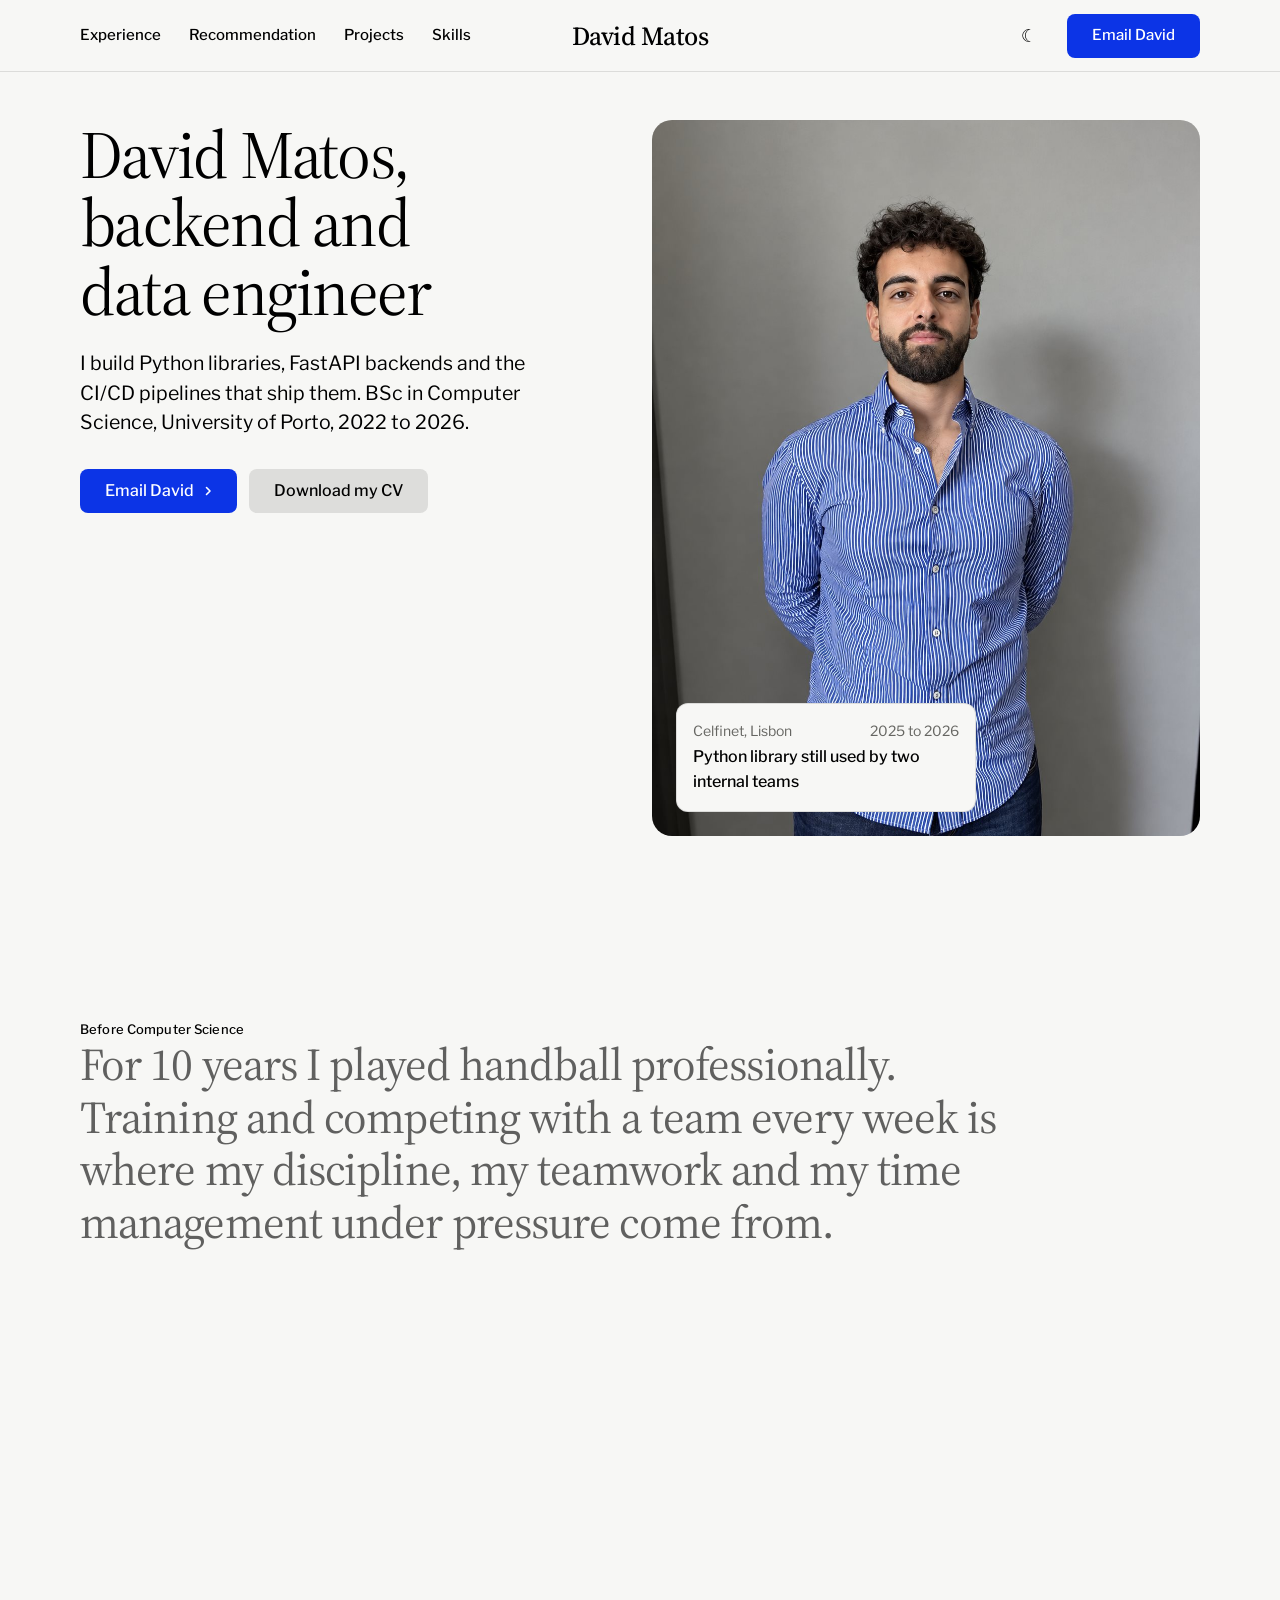
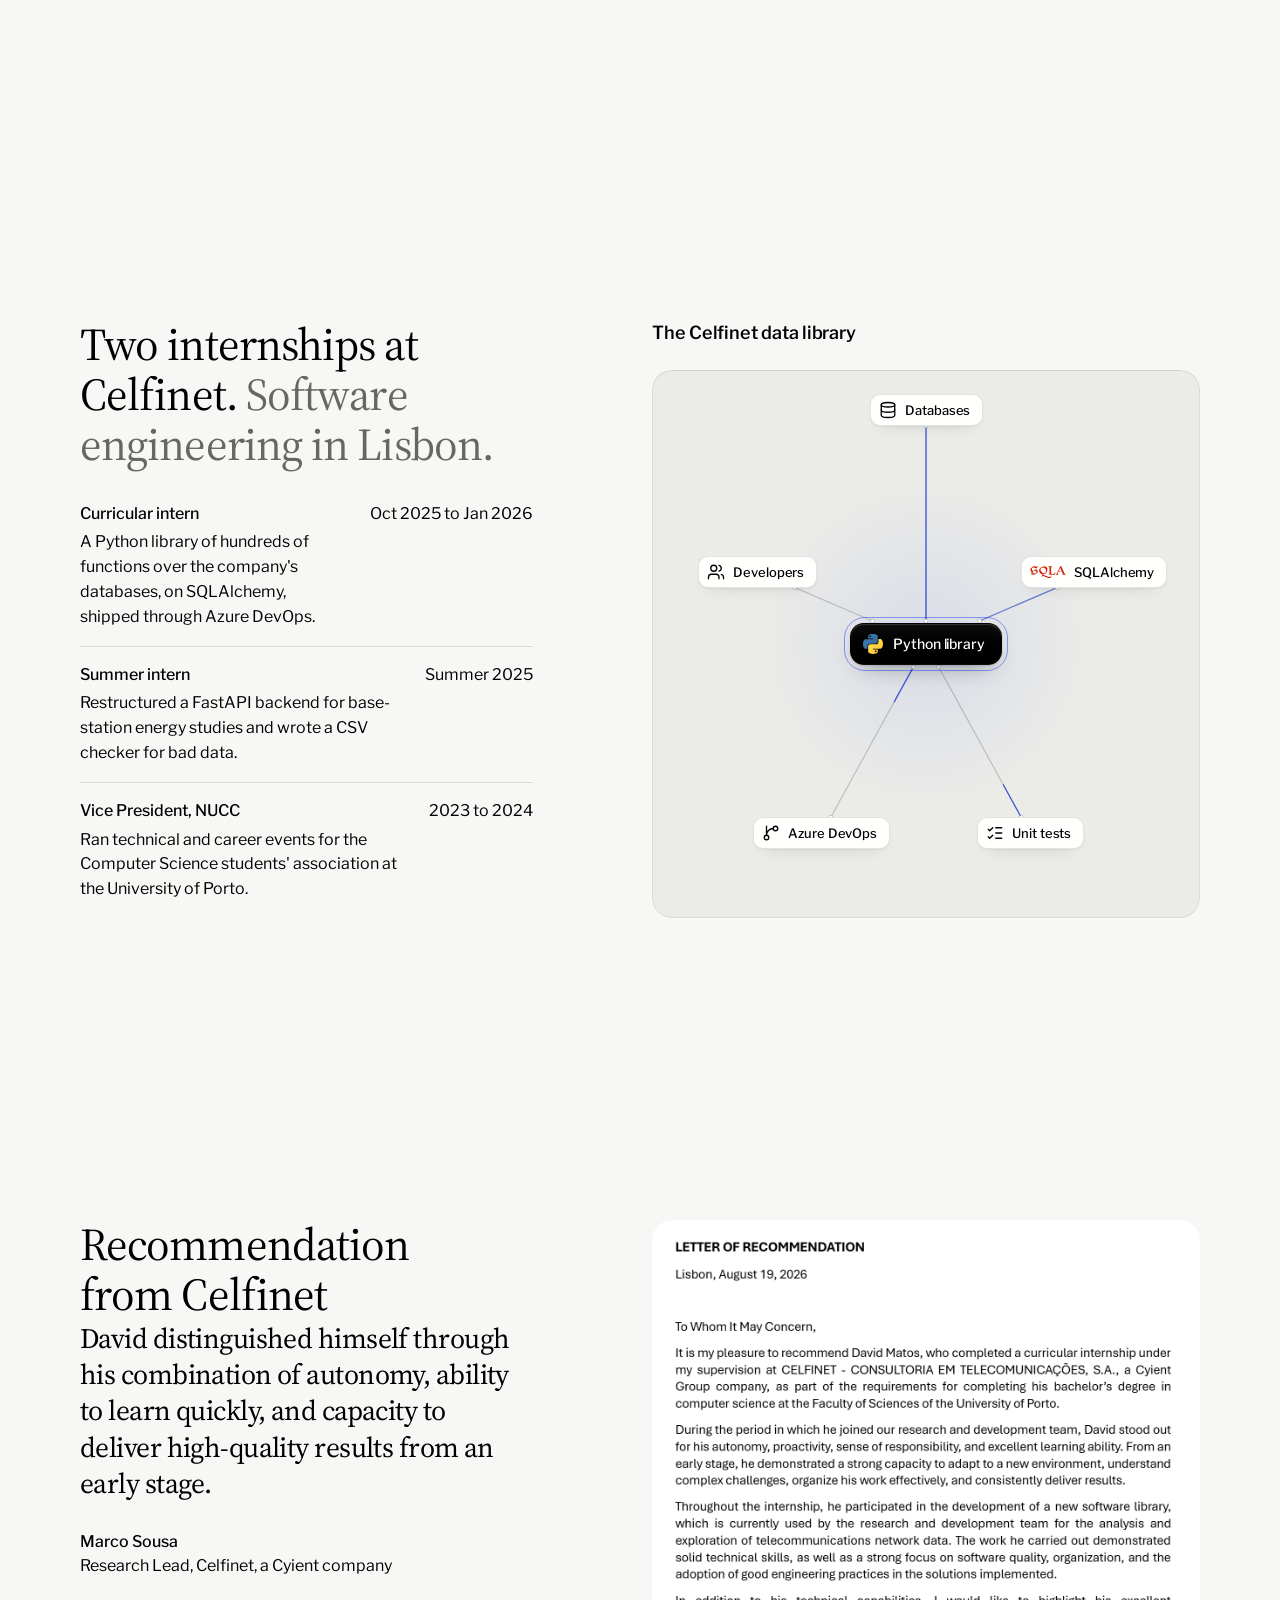
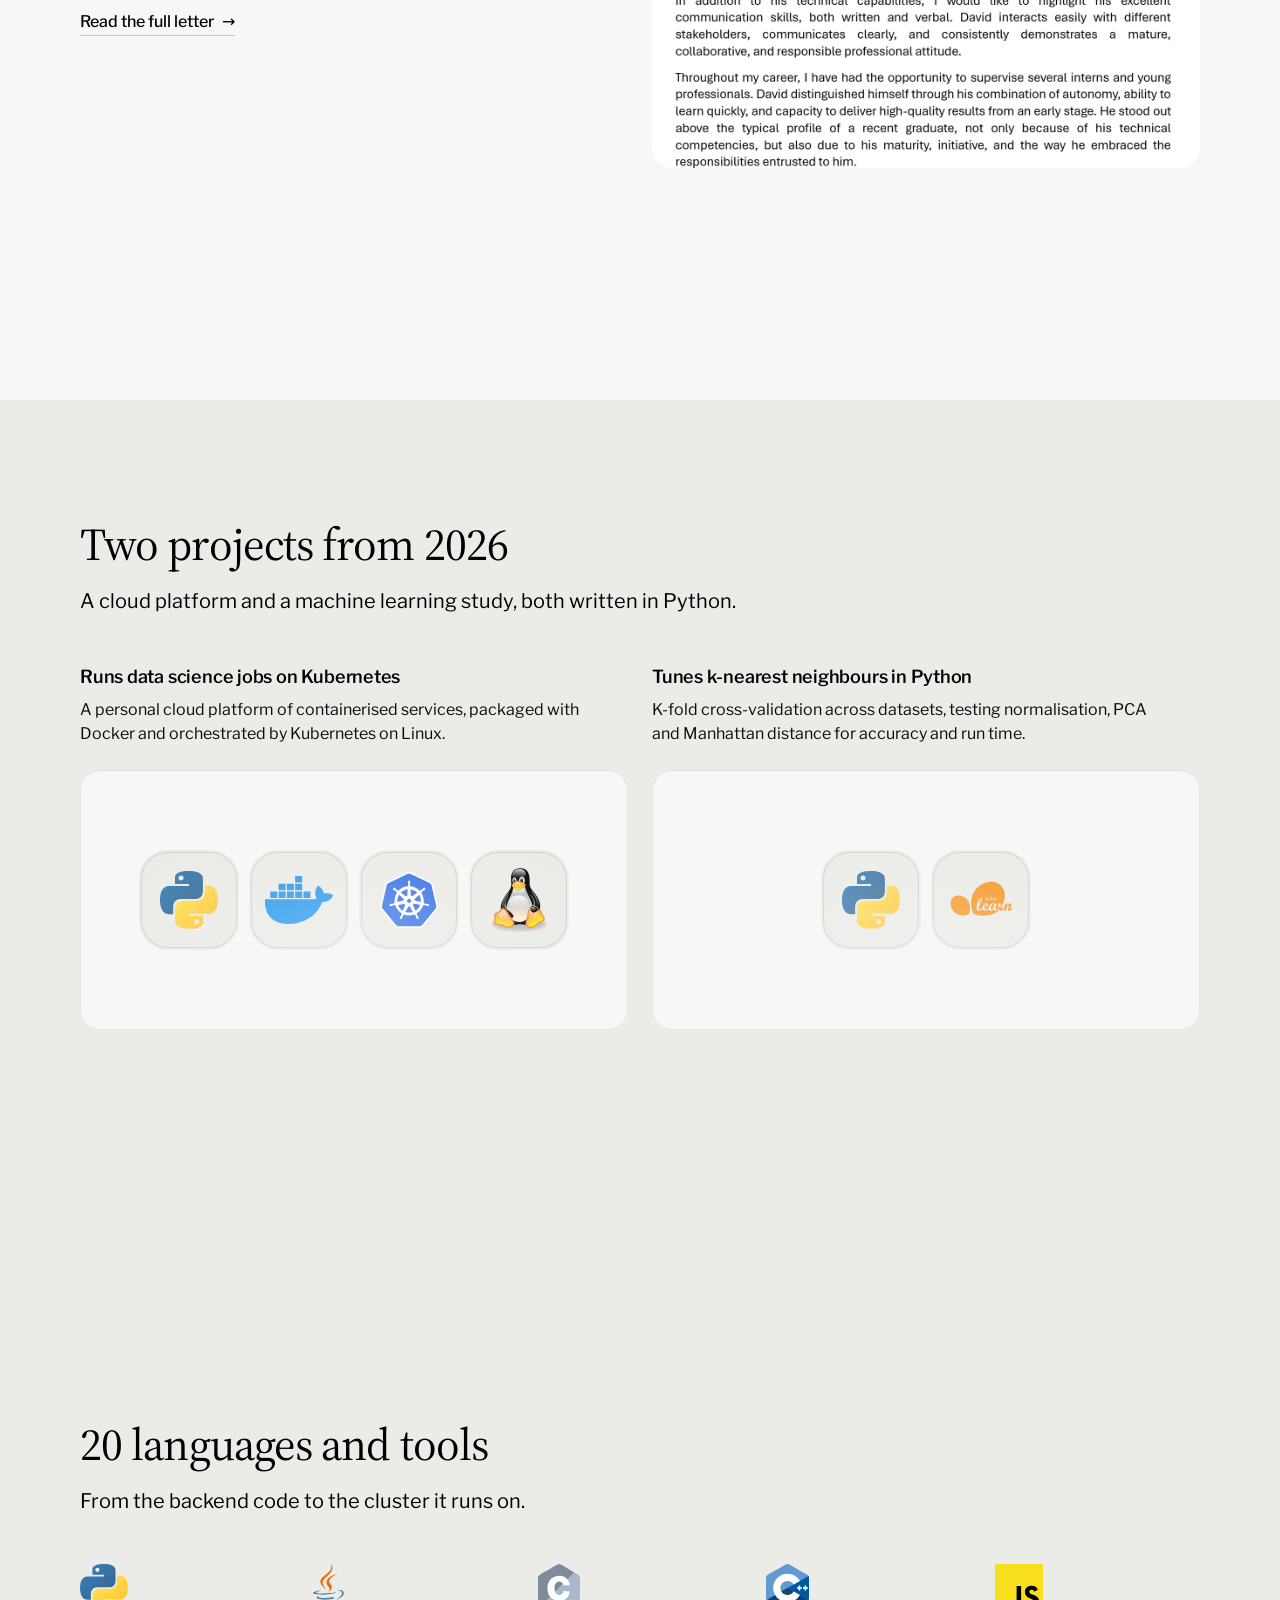
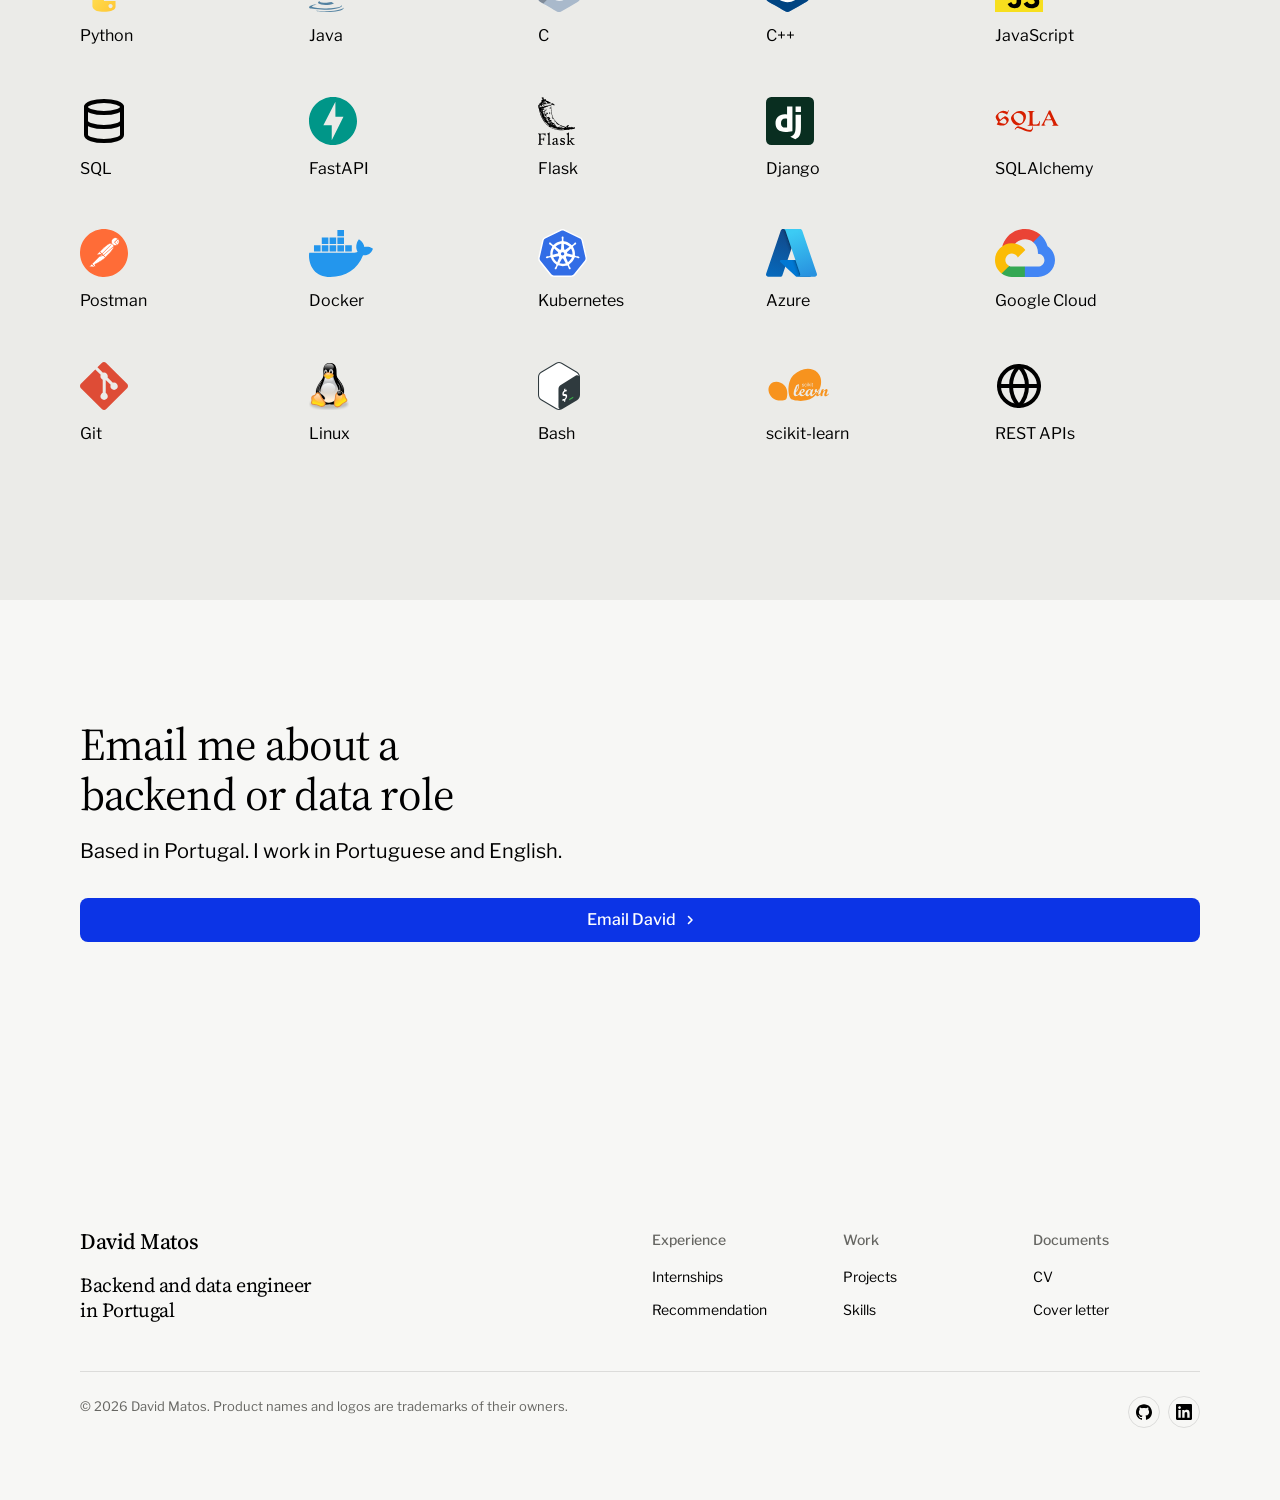
==== commit 3593c475: "Tighten the phone layout Under 640px each section is only as tall as its content with one even gap b" ====
--- a/index.html
+++ b/index.html
@@ -78,10 +78,18 @@
     .tools .ic { height: 36px; }
     #experience .panel { --p-h: 320px; }
     #experience .rows__extra { display: none; }
-    #experience .card { grid-row: 2; grid-column: 1 / -1; }
+    #experience .card { grid-column: 1 / -1; }
     #projects .panel { --p-h: 96px; }
     #projects .ic-tile--72 { --tile: 56px; }
     #letter .frame { aspect-ratio: 16 / 9; }
+    /* phones: each section only as tall as its content, one even gap between sections (the kit makes each a full screen);
+       the statement keeps its screen, since its word highlight is scrubbed across that height */
+    html { scroll-padding-top: var(--nav); }
+    main > .section:not(.hero, #background), footer.closing { min-height: 0; padding-top: var(--s-8); padding-bottom: var(--s-8); }
+    main > .section.g2m > .wrap, footer.closing.g2m > .wrap { grid-template-rows: none; row-gap: var(--s-8); }
+    /* the hero opens on the portrait, the words under it */
+    main > .hero { min-height: 0; }
+    .hero--split .hero__media { order: -1; flex: none; aspect-ratio: 4 / 5; min-height: 0; margin: 0 0 var(--s-6); }
   }
   .theme-toggle { width: 44px; height: 44px; display: inline-grid; place-items: center; border: 0; background: none; color: var(--ink); cursor: pointer; border-radius: var(--r-sm); font-size: 18px; }
 </style>
@@ -122,7 +130,7 @@
         <div class="btn-row"><a class="btn btn--primary" href="mailto:davidmatos0417@gmail.com">Email David<svg class="m-arrow" viewBox="0 0 12 12" aria-hidden="true"><path class="m-arrow__stem" d="M1 6h8"/><path class="m-arrow__head" d="M4.5 2.5 8 6l-3.5 3.5"/></svg></a><a class="btn btn--secondary" href="files/david-matos-cv.pdf" download>Download my CV</a></div>
       </div>
       <div class="hero__media span-6 start-7">
-        <img src="images/david.png" width="1087" height="1447" alt="David Matos in a blue striped shirt, standing against a grey wall" style="--ly-pos: 50% 40%" fetchpriority="high" data-source="client" data-subject="portrait of David Matos">
+        <img src="images/david.jpg" width="1087" height="1447" alt="David Matos in a blue striped shirt, standing against a grey wall" style="--ly-pos: 50% 40%" fetchpriority="high" data-source="client" data-subject="portrait of David Matos">
         <div class="ly-float">
           <div class="ly-float__row"><span>Celfinet, Lisbon</span><span>2025 to 2026</span></div>
           <div class="ly-float__title">Python library still used by two internal teams</div>
